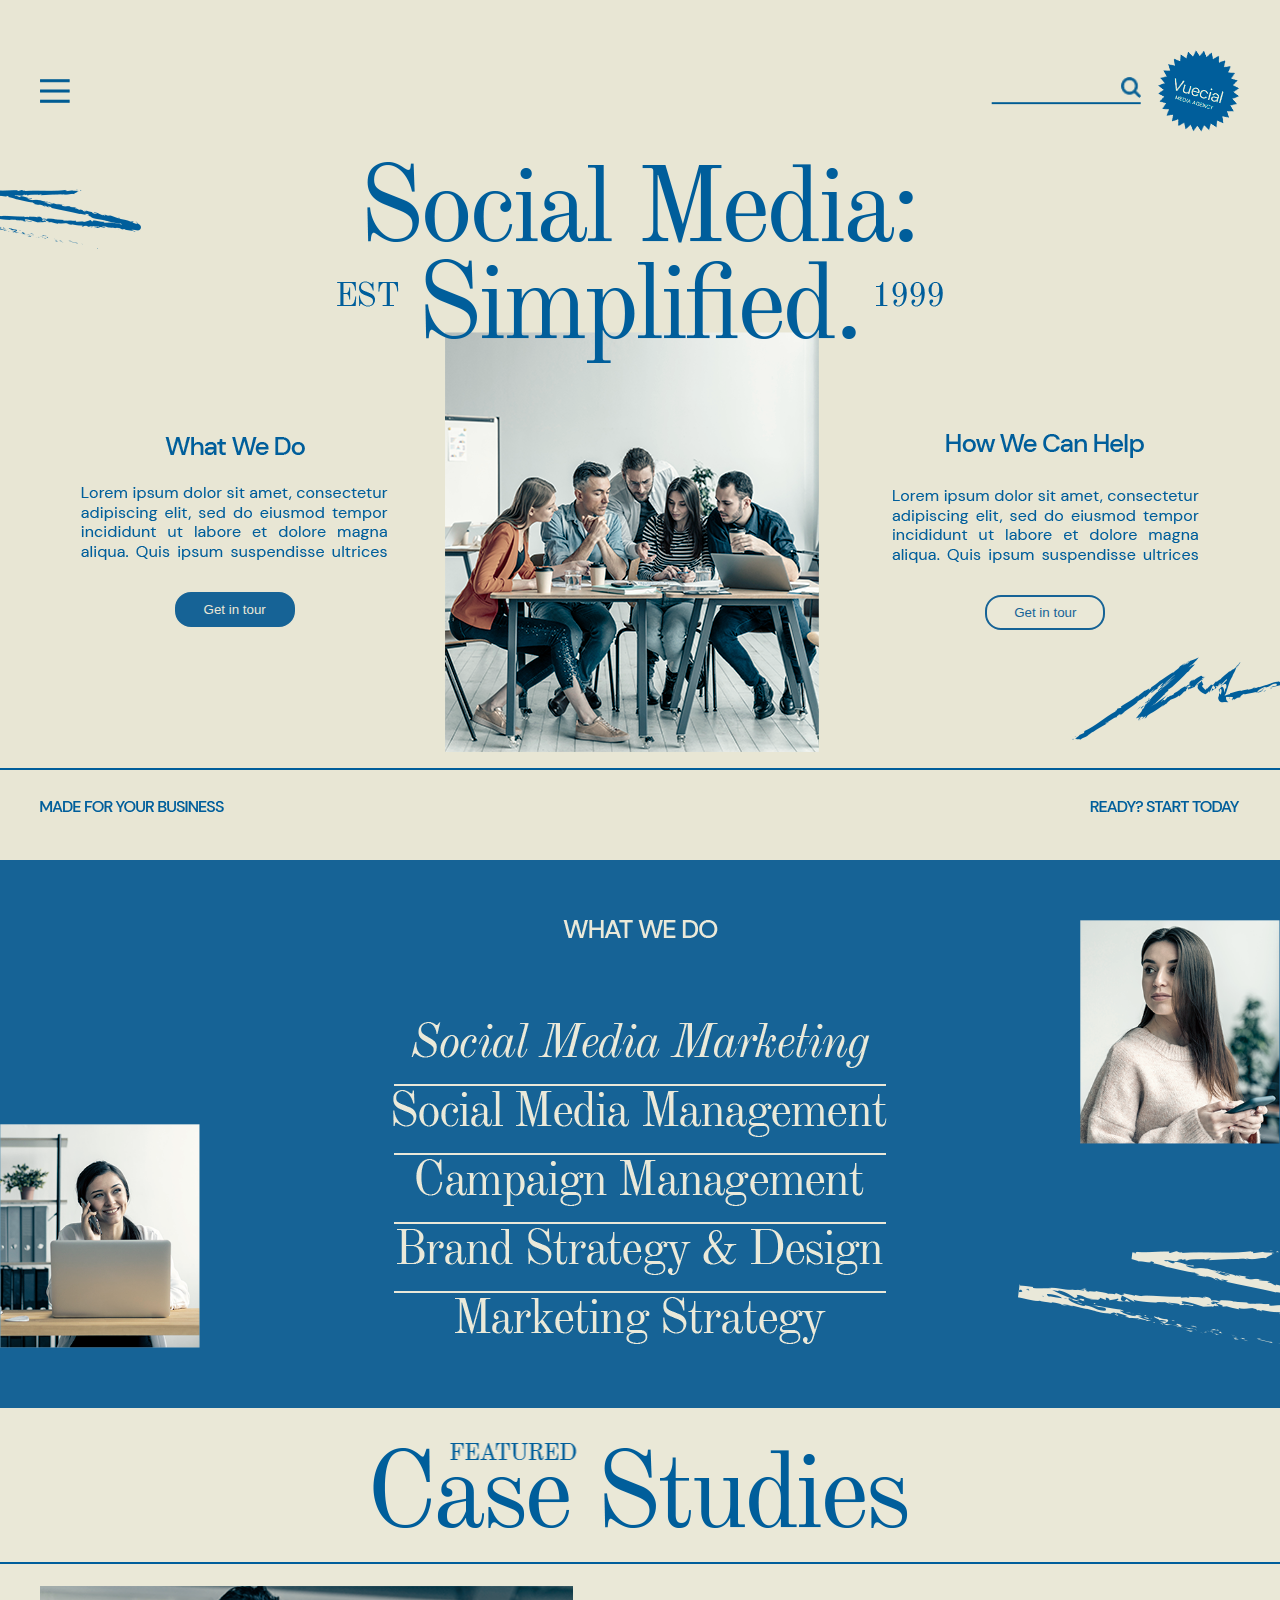
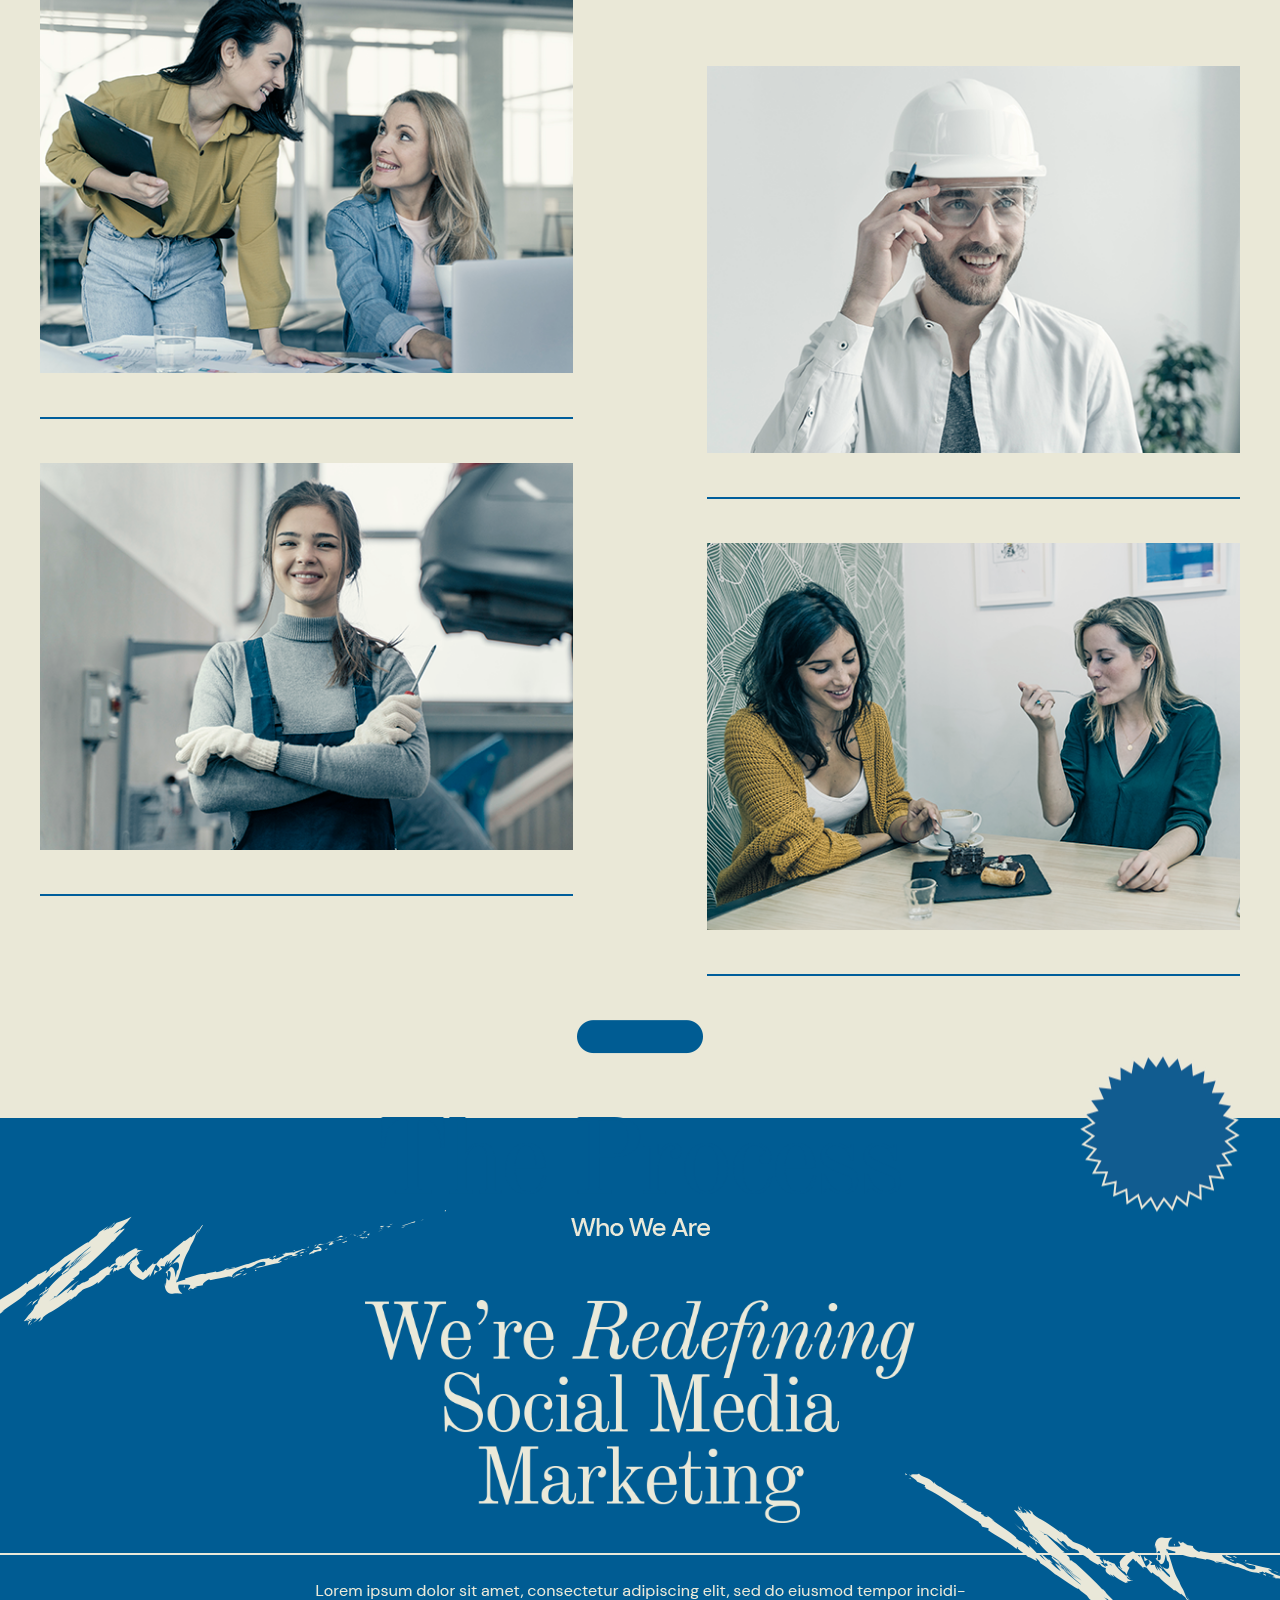
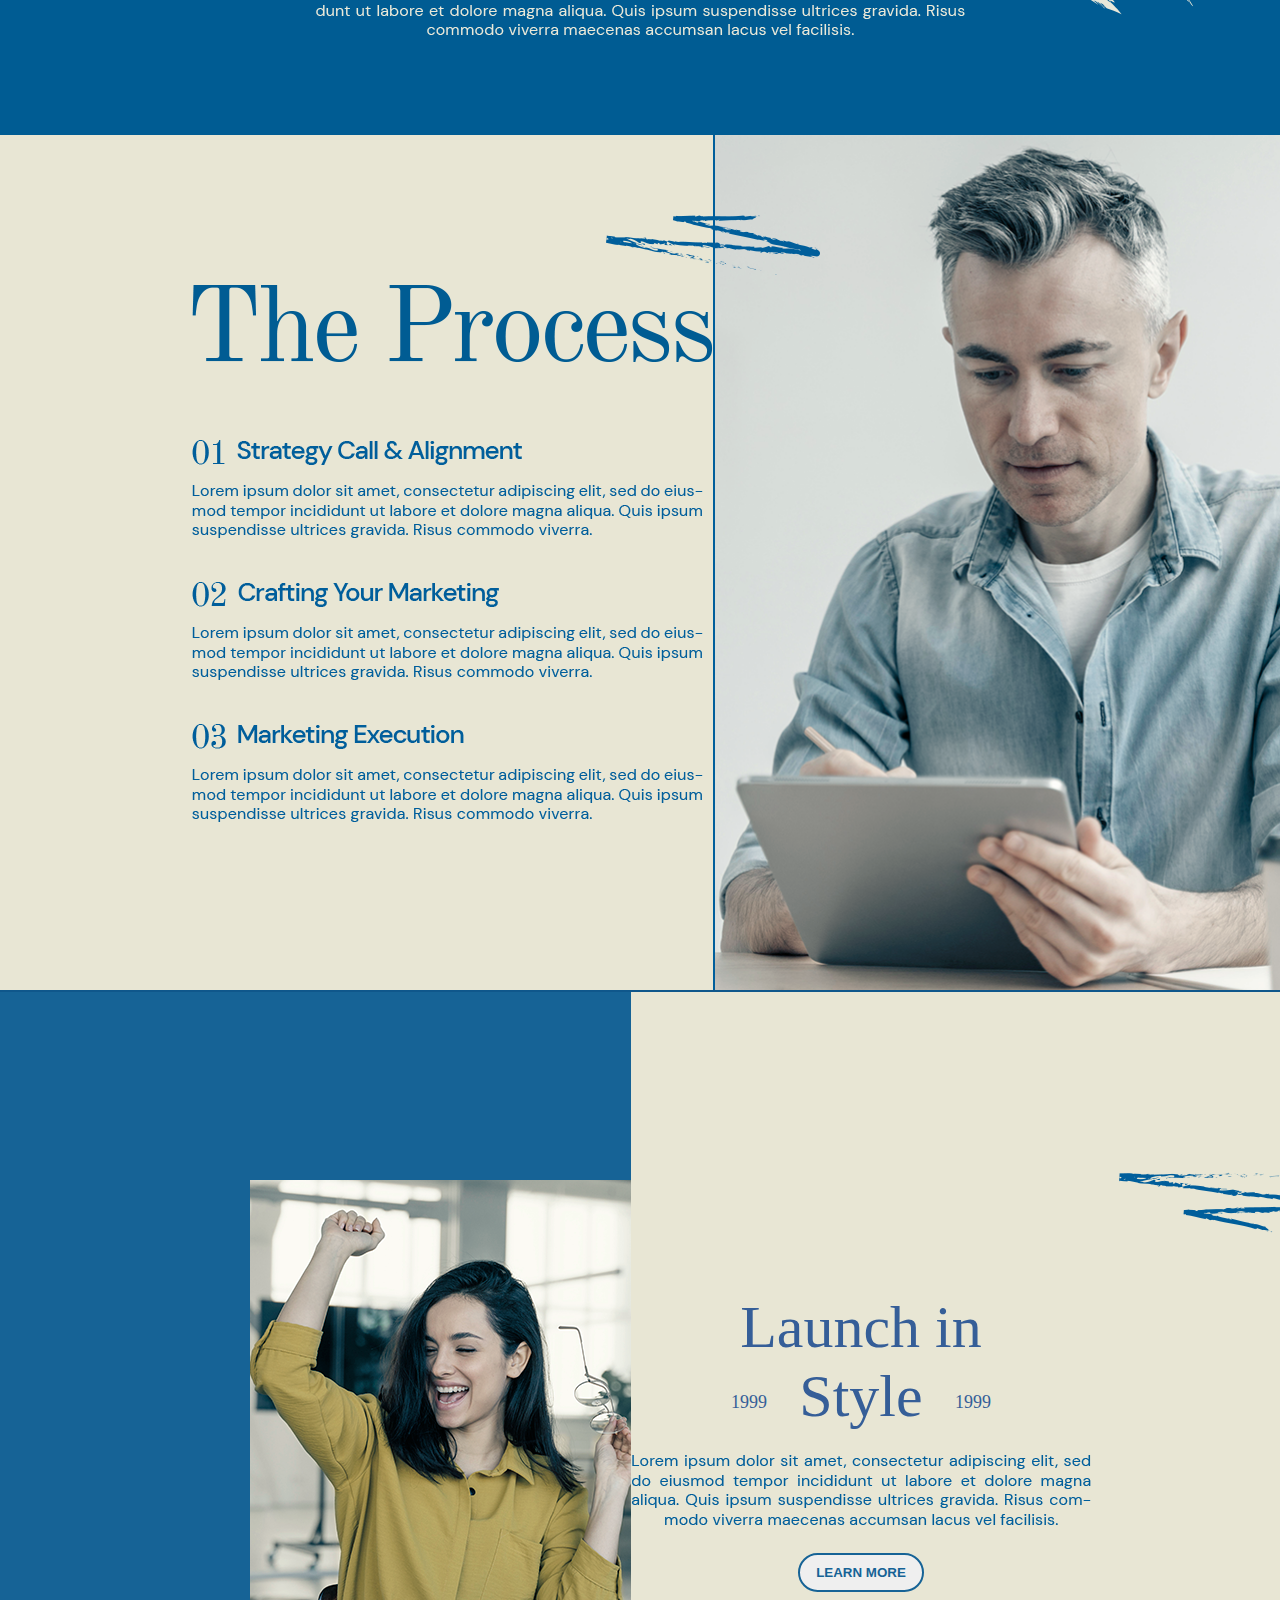
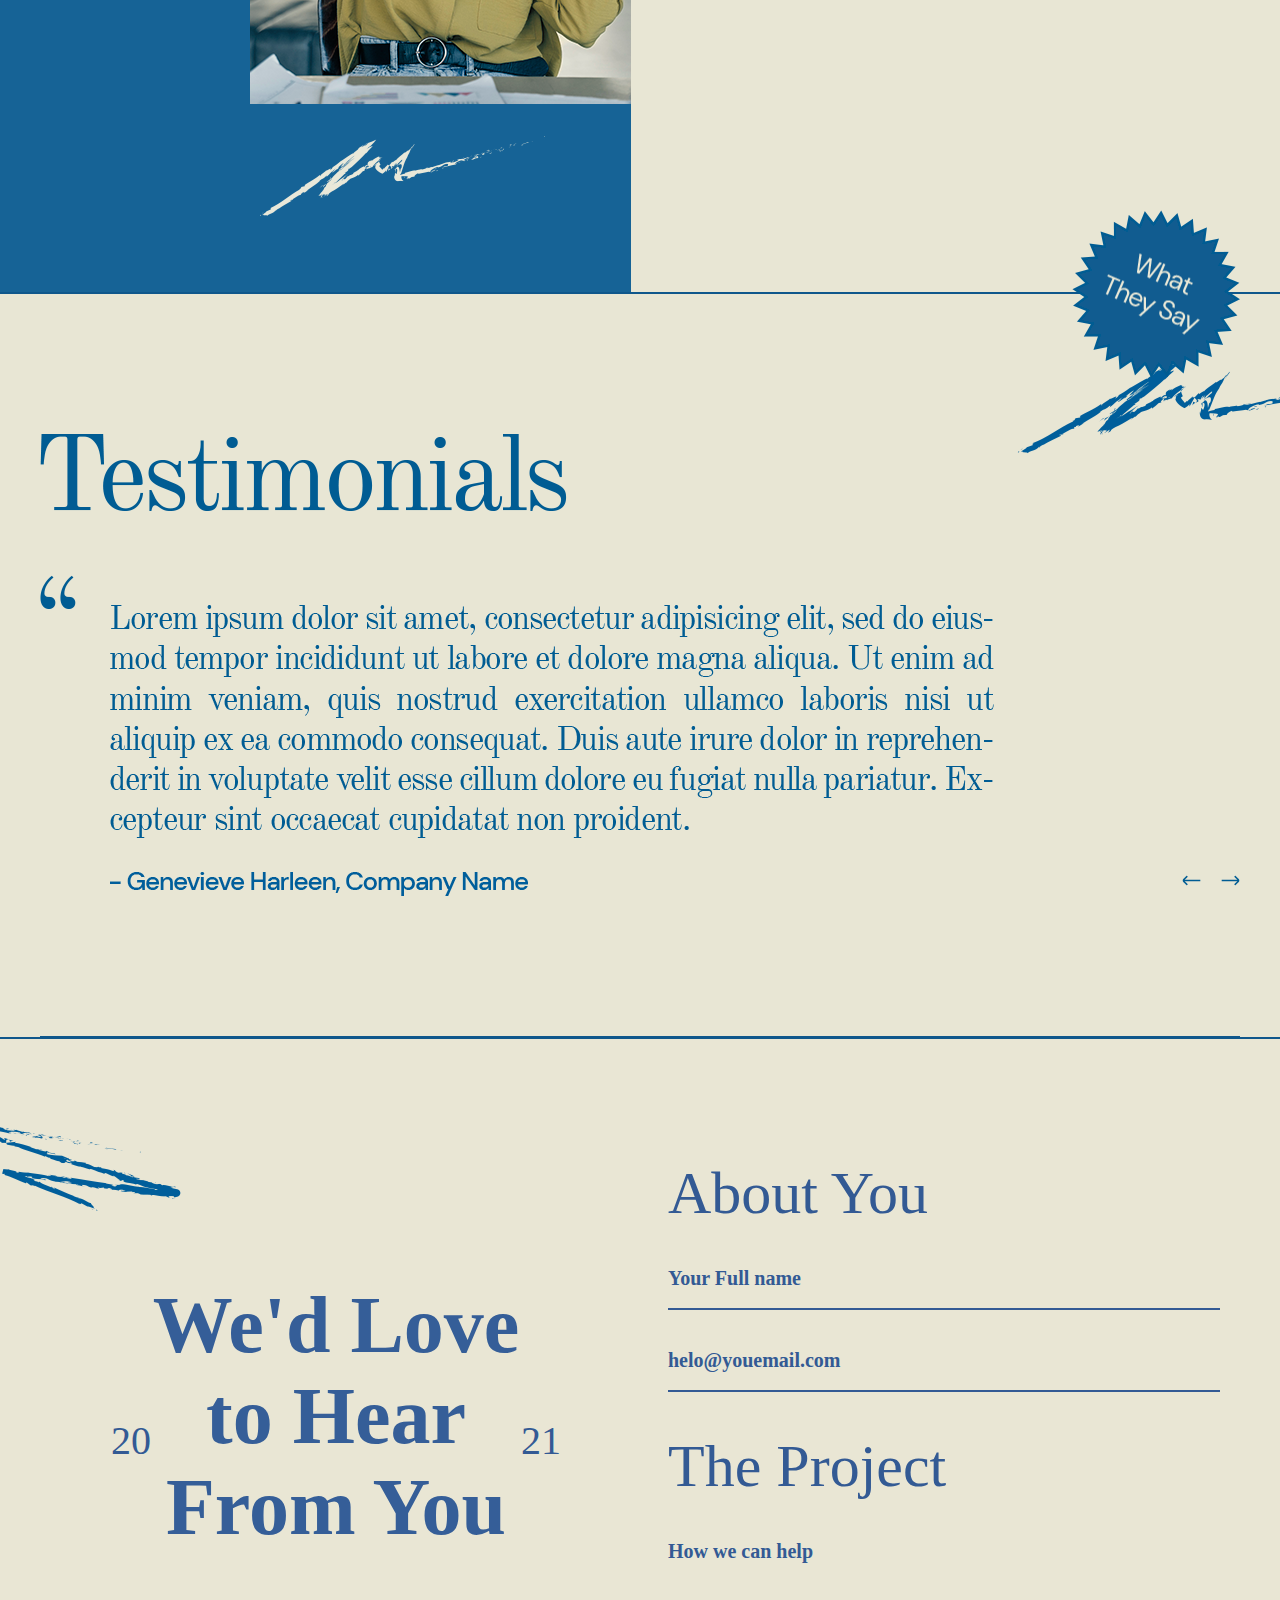
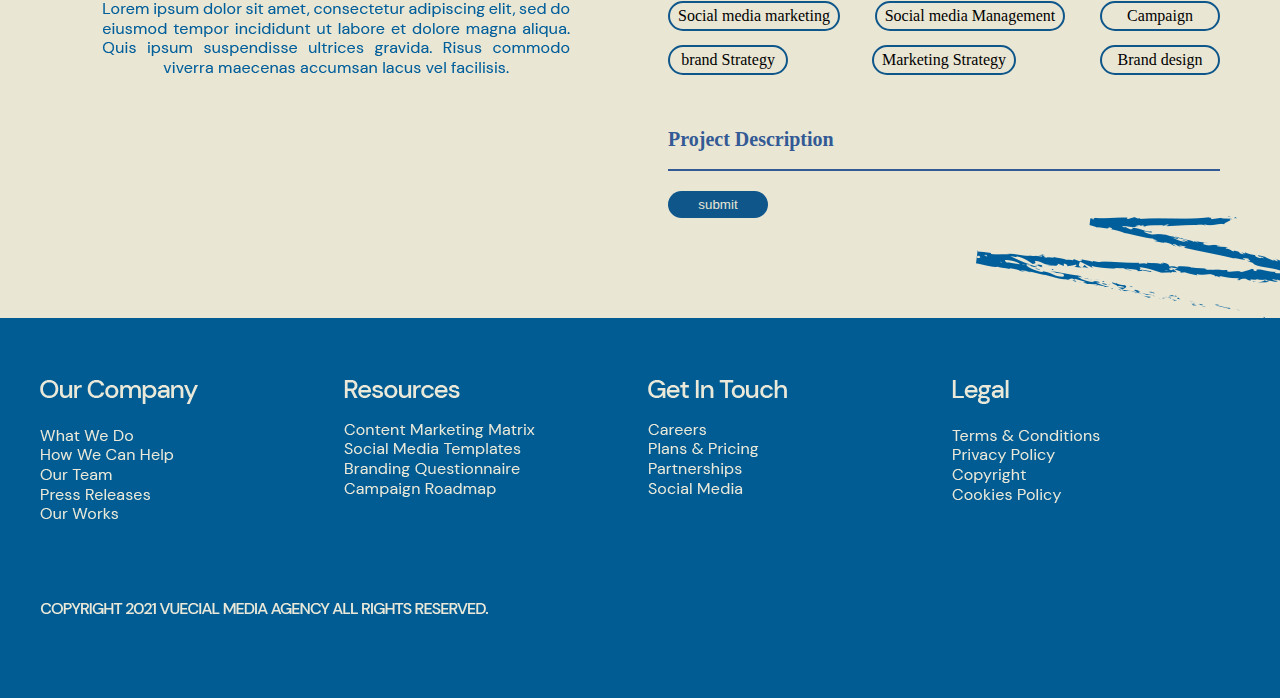
==== index.html @ a18b00bd "ok" ====
<!DOCTYPE html>
<html lang="en">
<head>
    <meta charset="UTF-8">
    <meta http-equiv="X-UA-Compatible" content="IE=edge">
    <meta name="viewport" content="width=device-width, initial-scale=1.0">
    <link rel="stylesheet" href="./acssets/css/grid.css">
    <link rel="stylesheet" href="./acssets/css/base.css">
    <link rel="stylesheet" href="./acssets/css/style.css">
    <title>Document</title>
</head>
<body>
    <header class="header">
        <div class="grid wide">
            <div class="topbar">
                <div class="topbar__list">
                    <img src="./acssets/img/topba/Navigation.png"class ="topbar__list-navigation" alt="">
                </div>

                <div class="topbar__list">
                    <div class="topbar__list-search">
                        <img src="./acssets/img/topba/Search Icon.png" class="topbar__list-search-img" alt="">
                        <img src="./acssets/img/topba/Rectangle.png" alt="topbar__list-search-Rectangle">
                    </div>
                    <img src="./acssets/img/topba/Place Your Logo Here (Double Click to Edit).png" alt="" class="topbar__list-logo">
                </div>
            </div>

            <div class="social">
                <div class="social__title">
                    <h2 class="social__title-heading">
                        <img src="./acssets/img/topba/Title.png" alt="" class="social__title-heading-img">
                        <img src="./acssets/img/topba/Title_1.png" alt="" class="social__title-text social__title-text-left">
                        <img src="./acssets/img/topba/Title_2.png" alt="" class="social__title-text social__title-text-right">
                    </h2>
                </div>


                <div class="social__container">
                    <div class="grid">
                        <div class="row social__contend">
                            <div class="col l-4">
                                <div class="social_item">
                                    <img src="./acssets/img/topba/Heading_1.png" alt="" class="social__container-title">
                                    <img src="./acssets/img/topba/Paragraph_1.png" alt="" class="social__container-Paragraph">
                                    <button class="social_item-button social_item-button-active">
                                        <span class = "social_item-button-text">Get in tour</span>
                                    </button>
                                    <!-- <button class="social__container-buttom">
                                        <img src="./acssets/img/topba/Rectangle_1.png" alt="" class="social__container-buttom-Rectangle-img">
                                        <img src="./acssets/img/topba/Button_1.png" alt="" class="social__container-buttom-img">
                                    </button> -->
                                </div>
                            </div>
                            
                            <div class="col l-4">
                                <img src="./acssets/img/topba/header_img.png" alt="" class="social__container-img">
                            </div>

                            <div class="col l-4">
                                <div class="social_item">
                                    <img src="./acssets/img/topba/Heading_2.png" alt="" class="social__container-title">
                                    <img src="./acssets/img/topba/Paragraph_2.png" alt="" class="social__container-Paragraph">
                                    <button class="social_item-button ">
                                        <span class = "social_item-button-text">Get in tour</span>
                                    </button>
                                </div>
                            </div>
                        </div>
                    </div>

                </div>
            </div>
        </div>
        <div class="header-line">
            <img src="./acssets/img/topba/Line.png" alt="" class="header-line-img">
        </div>

        <div class="header__bottom">
            <div class="grid wide">
                <div class="header__bottom-list">
                    <div class="header__bottom-item">
                        <img src="./acssets/img/topba/header_bottom-1.png" alt="" class="header__bottom-item-img">
                    </div>
                    <div class="header__bottom-item">
                        <img src="./acssets/img/topba/header_bottom-2.png" alt="" class="header__bottom-item-img">
    
                    </div>
                </div>
            </div>
        </div>
        <img src="./acssets/img/topba/Sketch___01.png" alt="" class="header__sketch1">
        <img src="./acssets/img/topba/Sketch__02.png" alt="" class=" header__sketch2">
    </header>

    <div class="container">
        <section class="about">
            <div class="grid wide">
                <div class="about-container">
                    <div class="about__img-1">
                        <img src="/acssets/img/topba/about_img-1.png" alt="" class="about__img-1-link">
                    </div>
                    <div class="about__contend">
                        <div class="about__contend-title">
                            <img src="./acssets/img/topba/Title_section.png" alt="" class="about__contend-title-img">
                        </div>
                        <div class="about__contend-heading">
                            <div class="about__contend-heading-item">
                                <img src="./acssets/img/topba/text_section-1.png" alt="">
                            </div>
    
                            <div class="about__contend-line">
                                <img src="./acssets/img/topba/Line__section-1.png" alt="">
                            </div>
    
                            <div class="about__contend-heading-item">
                                <img src="./acssets/img/topba/text_section-2.png" alt="">
                            </div>
    
                            <div class="about__contend-line">
                                <img src="./acssets/img/topba/Line__section-2.png" alt="">
                            </div>
    
                            <div class="about__contend-heading-item">
                                <img src="./acssets/img/topba/text_section-3.png" alt="">
                            </div>
    
                            <div class="about__contend-line">
                                <img src="./acssets/img/topba/Line__section-3.png" alt="">
                            </div>
    
                            <div class="about__contend-heading-item">
                                <img src="./acssets/img/topba/text_section-4.png" alt="">
                            </div>
    
                            <div class="about__contend-line">
                                <img src="./acssets/img/topba/Line__section-4.png" alt="">
                            </div>
    
                            <div class="about__contend-heading-item">
                                <img src="./acssets/img/topba/text_section-5.png" alt="">
                            </div>
    
                        </div>
                    </div>
                    <div class="about__img-2">
                        <img src="/acssets/img/topba/about_img-2.png" alt="" class="about__img-2-link">
                    </div>
                </div>
        
            </div>
            <div class="about__bottom">
                <img src="./acssets/img/topba/Sketch_section1.png" alt="" class="about__bottom-img">
            </div>
        </section>
        <section class="studies">
            <div class="studies__heading">
                <div class="studies_container-title">
                    <img src="/acssets/img/topba/studies_subheading.png" alt="" class="studies_container-title-text">
                    <img src="./acssets/img/topba/studies_subtitle.png" alt="" class="studies_container-title-sub">
                </div>
                <div class="studies_container-line">
                    <img src="./acssets/img/topba/Line.png" alt="" class="header-line-img">
                </div>
            </div>
            <div class="studies_container">
                <div class="grid wide">
                    <div class="row">
                        <div class="col l-6">
                            <div class="studies_list">
                                <div class="studies_list-item">
                                    <img src="./acssets/img/section_studies/Rectangle_.png" class="studies_list-item-img" alt="">
                                    <img src="./acssets/img/section_studies/Line_1.png" alt="" class="studies_list-item-line">
                                </div>
                                <div class="studies_list-item">
                                    <img src="./acssets/img/section_studies/Rectangle_2.png" class="studies_list-item-img" alt="">
                                    <img src="./acssets/img/section_studies/Line_2.png" alt="" class="studies_list-item-line">
                                </div>
                            </div>
                        </div>
                        <div class="col l-6">
                            <div class="studies_list mt-top-80 ">
                                <div class="studies_list-item studies_list-item-right">
                                    <img src="./acssets/img/section_studies/Rectangle_3.png" class="studies_list-item-img" alt="">
                                    <img src="/acssets/img/section_studies/Line_3.png" alt="" class="studies_list-item-line">
                                </div>
                                <div class="studies_list-item studies_list-item-right">
                                    <img src="./acssets/img/section_studies/Rectangle_4.png" class="studies_list-item-img" alt="">
                                    <img src="/acssets/img/section_studies/Line_4.png" alt="" class="studies_list-item-line">
                                </div>
                            </div>
                        </div>
                    </div>
                </div>
            </div>
            <div class="studies__bottom">
                <img src="./acssets/img/section_studies/Rectangle_botoom.png" alt="">
            </div>
        </section>
        <section class="who">
            <div class="grid wide">
                <div class="who_heading">
                    <div class="who_heading-text">
                        <img src="./acssets/img/who/Heading.png" class="who_heading-img" alt="">
                    </div>
                    <div class="who_heading-shape">
                        <img src="./acssets/img/who/Shape.png" alt="who_heading-shape-text">
                    </div>
                </div>
            </div>
            <div class="who_container">
                <div class="who_container-heading">
                    <img src="./acssets/img/who/Heading_2.png" class="who_container-heading-img" alt="">
                </div>
                <div class="who_container-contend">
                    <img src="./acssets/img/who/who-contend.png" alt="" class="who_container-contend-title">
                    <img src="./acssets/img/who/Line.png" class="who_container-contend-line" alt="">
                    <img src="./acssets/img/who/Paragraph.png" alt="" class="who_container-contend-title-sub">
                </div>
                <img src="./acssets/img/who/Sketch_2.png" alt="" class="who_container-Sketch_1">
                <img src="./acssets/img/who/Sketch_1.png" alt="" class="who_container-Sketch_2">
            </div>
        </section>
        <section class="process">
            <div class="process_container">
                    <div class="process__contend">
                        <div class="process__contend-heading">
                            <img src="/acssets/img/who/Heading.png" alt="">
                        </div>
                        <ul class="process_container-list">
                            <li class="process_container-item">
                                <div class="process_container-item-header">
                                    <img src="./acssets/img/who/Title_1.png" alt="">
                                    <img src="./acssets/img/who/Heading_sub-1.png" alt="">
                                </div>   
                                <div class="process_container-item-container">
                                    <img src="./acssets/img/who/Paragraph_1.png" alt="">
                                </div>
    
                            </li>
    
                            <li class="process_container-item">
                                <div class="process_container-item-header">
                                    <img src="./acssets/img/who/Title_2.png" alt="">
                                    <img src="./acssets/img/who/Heading-sub2.png" alt="">
                                </div>
    
                                <div class="process_container-item-container">
                                    <img src="./acssets/img/who/Paragraph_2.png" alt="">
                                </div>
    
                            </li>
    
                            <li class="process_container-item">
                                <div class="process_container-item-header">
                                    <img src="./acssets/img/who/Title_3.png" alt="">
                                    <img src="./acssets/img/who/Heading-sub-3.png" alt="">
                                </div>
    
                                <div class="process_container-item-container">
                                    <img src="./acssets/img/who/Paragraph_3.png" alt="">
                                </div>
    
                            </li>
                        </ul>
                </div>

                <div class="process_container-img">
                    <img src="/acssets/img/who/Sketch_10.png" alt="" class="process_container-img-stake">
                    <img src="./acssets/img/who/Line_img.png" alt="">
                    <img src="./acssets/img/who/section_4-img.png" alt="" class="process_container-img-link">
                </div>
            </div>
        </section>
        <section class="launch">     
                <div class="launch-container">
                    <div class="launch-img">
                        <img src="./acssets/img/launch/Rectangle_.png" class="launch-img-link" alt="">
                        <img src="./acssets/img/launch/Sketch_1.png" class="launch-img-sketch" alt="">
                    </div>
    
                    <div class="launch-text">
                        <div class="launch-text__heading">
                            <p class="launch-text__heading-text">
                                Launch in Style
                                <span class="launch-text__heading-sub-left"> 1999</span>
                                <span class="launch-text__heading-sub-right">1999</span>
                            </p>

                            <div class="launch-text__container">
                                <img src="./acssets/img/launch/Paragraph.png" alt="">
                            </div>

                            <button class="launch-text__button">
                                learn more
                            </button>

                            <img src="./acssets/img/launch/Sketch_2.png" class="launch-text-sketch" alt="">
                            
                        </div>
                    </div>
                </div>
        </section>
        <section class="testimonials">
            <div class="grid wide">
                <div class="testimonials_container">
                    <div class="testimonials_container-heading">
                        <img src="./acssets/img/testimonials/Heading.png" alt="" class="testimonials_container-heading-img">
                        <img src="./acssets/img/testimonials/Shape.png" alt="" class="testimonials_container-heading-shape">
                    </div>
                    <div class="testimonials__contend">
                        <div class="testimonials__contend-title">
                            <img src="./acssets/img/testimonials/Title.png" alt="">
                            <div class="testimonials__contend-wrap">
                                <img src="/acssets/img/testimonials/ngoac.png" alt="" class="testimonials__contend-brackets">
                                <img src="./acssets/img/testimonials/Paragraph.png" alt="" class="testimonials__contend-Paragraph">
                                <div class="testimonials__contend-wrap-bottom">
                                    <img src="./acssets/img/testimonials/Heading_2.png" alt="" class="testimonials__contend-sign">
                                    <div class="testimonials__contend-wrap-arrow">
                                        <img src="./acssets/img/testimonials/Vector Smart Object (Double Click to Edit)-left.png" alt="" class="testimonials__contend-wrap-arrow-item">
                                        <img src="./acssets/img/testimonials/Vector Smart Object (Double Click to Edit)-right.png" alt="" class="testimonials__contend-wrap-arrow-item">
                                    </div>
                                </div>
                            </div>
                        </div>
                    </div>
                </div>
            </div>
            <img src="./acssets/img/testimonials/Sketch.png" alt="" class="testimonials__Sketch">
        </section>
        <section class="you">
            <div class="grid wide">
                <div class="you-container">
                    <div class="row">
                        <div class="col l-6">
                            <div class="you-left">
                                <div class="you-left__heading">
                                    <h2 class="you-left__heading-text">
                                        We'd Love to Hear From You
                                    </h2>
                                    <span class="you-left__heading-year you-left__heading-year-left"> 20 </span>
                                    <span class="you-left__heading-year you-left__heading-year-right"> 21 </span>
                                </div>
                                <div class="you-left__contend">
                                    <img src="./acssets/img/you/Paragraph.png" alt="">
                                </div>
                            </div>
                        </div>
    
                        <div class="col l-6">
                            <div class="you-form">
                                <div class="you-form__heading"> About You</div>
                                <div class="you-form__info">
                                    <div class="you-form__text"> Your Full name</div>
                                    <div class="you-form__text"> helo@youemail.com</div>
                                </div>

                                <div class="you-form__heading"> The Project</div>
                                <div class="you-form__text you-form__text-1 "> How we can help</div>
                                <ul class="you-form__list">
                                    <li class="you-form__list-item">Social media marketing</li>
                                    <li class="you-form__list-item">Social media Management</li>
                                    <li class="you-form__list-item">Campaign</li>
                                    <li class="you-form__list-item">brand Strategy</li>
                                    <li class="you-form__list-item">Marketing Strategy</li>
                                    <li class="you-form__list-item">Brand design</li>
                                </ul>
                                <div class="you-form__text"> Project Description</div>
                                <button class="you-form__button">
                                    submit
                                </button>
                            </div>
                        </div>
                    </div>
                    
                </div>
            </div>
            <img src="./acssets/img/you/Sketch_1.png" class="you-container__sketck-1" alt="">
            <img src="./acssets/img/you/Sketch_2.png" class="you-container__sketck-2" alt="">
        </section>
    </div>
    <footer class="fotter">
        <div class="grid wide">
            <div class="fotter-container">
                <div class="row">
                    <div class="col l-3">
                        <div class="fotter-heading">
                            <img src="./acssets/img/you/Heading_1.png" alt="">
                        </div>

                        <div class="fotter-paragraph">
                            <img src="./acssets/img/you/Paragraph1.png" alt="">

                        </div>
                    </div>
                    <div class="col l-3">
                        <div class="fotter-heading">
                            <img src="./acssets/img/you/Heading2.png" alt="">
                        </div>

                        <div class="fotter-paragraph">
                                <img src="./acssets/img/you/Paragraph2.png" alt="">
                        </div>
                    </div>
                    <div class="col l-3">
                        <div class="fotter-heading">
                            <img src="./acssets/img/you/Heading3.png" alt="">
                        </div>

                        <div class="fotter-paragraph">
                            <img src="./acssets/img/you/Paragraph3.png" alt="">
                                
                        </div>
                    </div>
                    <div class="col l-3">
                        <div class="fotter-heading">
                            <img src="./acssets/img/you/Heading4.png" alt="">
                        </div>

                        <div class="fotter-paragraph">
                            <img src="./acssets/img/you/Paragraph4.png" alt="">
                                
                        </div>
                    </div>
                </div>
                <img src="./acssets/img/you/Heading5.png" class="bottom" alt="">
            </div>
        </div>
    </footer>   
</body>
</html>
---- acssets/css/grid.css ----
.grid {
    width: 100%;
    display: block;
    padding: 0;
}

.grid.wide {
    max-width: 1200px;
    margin: 0 auto;
}

.row {
    display: flex;
    flex-wrap: wrap;
    margin-left: -4px;
    margin-right: -4px;
}

.row.no-gutters {
    margin-left: 0;
    margin-right: 0;
}

.col {
    padding-left: 4px;
    padding-right: 4px;
}

.row.no-gutters .col {
    padding-left: 0;
    padding-right: 0;
}

.c-0 {
    display: none;
}

.c-1 {
    flex: 0 0 8.33333%;
    max-width: 8.33333%;
}

.c-2 {
    flex: 0 0 16.66667%;
    max-width: 16.66667%;
}

.c-3 {
    flex: 0 0 25%;
    max-width: 25%;
}

.c-4 {
    flex: 0 0 33.33333%;
    max-width: 33.33333%;
}

.c-5 {
    flex: 0 0 41.66667%;
    max-width: 41.66667%;
}

.c-6 {
    flex: 0 0 50%;
    max-width: 50%;
}

.c-7 {
    flex: 0 0 58.33333%;
    max-width: 58.33333%;
}

.c-8 {
    flex: 0 0 66.66667%;
    max-width: 66.66667%;
}

.c-9 {
    flex: 0 0 75%;
    max-width: 75%;
}

.c-10 {
    flex: 0 0 83.33333%;
    max-width: 83.33333%;
}

.c-11 {
    flex: 0 0 91.66667%;
    max-width: 91.66667%;
}

.c-12 {
    flex: 0 0 100%;
    max-width: 100%;
}

.c-o-1 {
    margin-left: 8.33333%;
}

.c-o-2 {
    margin-left: 16.66667%;
}

.c-o-3 {
    margin-left: 25%;
}

.c-o-4 {
    margin-left: 33.33333%;
}

.c-o-5 {
    margin-left: 41.66667%;
}

.c-o-6 {
    margin-left: 50%;
}

.c-o-7 {
    margin-left: 58.33333%;
}

.c-o-8 {
    margin-left: 66.66667%;
}

.c-o-9 {
    margin-left: 75%;
}

.c-o-10 {
    margin-left: 83.33333%;
}

.c-o-11 {
    margin-left: 91.66667%;
}

/* >= Tablet (738.992px)*/
@media (min-width: 46.1875em) {
    .row {
        margin-left: -8px;
        margin-right: -8px;
    }

    .col {
        padding-left: 8px;
        padding-right: 8px;
    }

    .m-0 {
        display: none;
    }

    .m-1,
    .m-2,
    .m-3,
    .m-4,
    .m-5,
    .m-6,
    .m-7,
    .m-8,
    .m-9,
    .m-10,
    .m-11,
    .m-12 {
        display: block;
    }

    .m-1 {
        flex: 0 0 8.33333%;
        max-width: 8.33333%;
    }

    .m-2 {
        flex: 0 0 16.66667%;
        max-width: 16.66667%;
    }

    .m-3 {
        flex: 0 0 25%;
        max-width: 25%;
    }

    .m-4 {
        flex: 0 0 33.33333%;
        max-width: 33.33333%;
    }

    .m-5 {
        flex: 0 0 41.66667%;
        max-width: 41.66667%;
    }

    .m-6 {
        flex: 0 0 50%;
        max-width: 50%;
    }

    .m-7 {
        flex: 0 0 58.33333%;
        max-width: 58.33333%;
    }

    .m-8 {
        flex: 0 0 66.66667%;
        max-width: 66.66667%;
    }

    .m-9 {
        flex: 0 0 75%;
        max-width: 75%;
    }

    .m-10 {
        flex: 0 0 83.33333%;
        max-width: 83.33333%;
    }

    .m-11 {
        flex: 0 0 91.66667%;
        max-width: 91.66667%;
    }

    .m-12 {
        flex: 0 0 100%;
        max-width: 100%;
    }

    .m-o-1 {
        margin-left: 8.33333%;
    }

    .m-o-2 {
        margin-left: 16.66667%;
    }

    .m-o-3 {
        margin-left: 25%;
    }

    .m-o-4 {
        margin-left: 33.33333%;
    }

    .m-o-5 {
        margin-left: 41.66667%;
    }

    .m-o-6 {
        margin-left: 50%;
    }

    .m-o-7 {
        margin-left: 58.33333%;
    }

    .m-o-8 {
        margin-left: 66.66667%;
    }

    .m-o-9 {
        margin-left: 75%;
    }

    .m-o-10 {
        margin-left: 83.33333%;
    }

    .m-o-11 {
        margin-left: 91.66667%;
    }
}

/* PC medium resolution > (1,113px)*/
@media (min-width: 69.5625em) {
    .row {
        margin-left: -8px;
        margin-right: -8px;
    }

    .row.sm-gutter {
        margin-left: -5px;
        margin-right: -5px;
    }

    .col {
        padding-left: -8px;
        padding-right: -8px;
    }

    .row.sm-gutter .col {
        padding-left: 5px;
        padding-right: 5px;
    }

    .l-0 {
        display: none;
    }

    .l-1,
    .l-2,
    .l-2-4,
    .l-3,
    .l-4,
    .l-5,
    .l-6,
    .l-7,
    .l-8,
    .l-9,
    .l-10,
    .l-11,
    .l-12 {
        display: block;
    }

    .l-1 {
        flex: 0 0 8.33333%;
        max-width: 8.33333%;
    }

    .l-2 {
        flex: 0 0 16.66667%;
        max-width: 16.66667%;
    }

    .l-2-4 {
        flex: 0 0 20%;
        max-width: 20%;
    }

    .l-3 {
        flex: 0 0 25%;
        max-width: 25%;
    }

    .l-4 {
        flex: 0 0 33.33333%;
        max-width: 33.33333%;
    }



    .l-5 {
        flex: 0 0 41.66667%;
        max-width: 41.66667%;
    }

    .l-6 {
        flex: 0 0 50%;
        max-width: 50%;
    }

    .l-7 {
        flex: 0 0 58.33333%;
        max-width: 58.33333%;
    }

    .l-8 {
        flex: 0 0 66.66667%;
        max-width: 66.66667%;
    }

    .l-9 {
        flex: 0 0 75%;
        max-width: 75%;
    }

    .l-10 {
        flex: 0 0 83.33333%;
        max-width: 83.33333%;
    }

    .l-11 {
        flex: 0 0 91.66667%;
        max-width: 91.66667%;
    }

    .l-12 {
        flex: 0 0 100%;
        max-width: 100%;
    }

    .l-o-1 {
        margin-left: 8.33333%;
    }

    .l-o-2 {
        margin-left: 16.66667%;
    }

    .l-o-3 {
        margin-left: 25%;
    }

    .l-o-4 {
        margin-left: 33.33333%;
    }

    .l-o-5 {
        margin-left: 41.66667%;
    }

    .l-o-6 {
        margin-left: 50%;
    }

    .l-o-7 {
        margin-left: 58.33333%;
    }

    .l-o-8 {
        margin-left: 66.66667%;
    }

    .l-o-9 {
        margin-left: 75%;
    }

    .l-o-10 {
        margin-left: 83.33333%;
    }

    .l-o-11 {
        margin-left: 91.66667%;
    }
}

/* Tablet - PC low resolution (740px - 1,023px)*/
@media (min-width: 46.25em) and (max-width: 63.9375em) {
    .wide {
        width: 644px;
    }
}

/* > PC low resolution (1,024px - 1,239px) */
@media (min-width: 64em) and (max-width: 77.4375em) {
    .wide {
        width: 984px;
    }

    .wide .row {
        margin-left: -8px;
        margin-right: -8px;
    }

    .wide .row.sm-gutter {
        margin-left: -5px;
        margin-right: -5px;
    }

    .wide .col {
        padding-left: 8px;
        padding-right: 8px;
    }

    .wide .row.sm-gutter .col {
        padding-left: 5px;
        padding-right: 5px;
    }

    .wide .l-0 {
        display: none;
    }

    .wide .l-1,
    .wide .l-2,
    .wide .l-2-4,
    .wide .l-3,
    .wide .l-4,
    .wide .l-5,
    .wide .l-6,
    .wide .l-7,
    .wide .l-8,
    .wide .l-9,
    .wide .l-10,
    .wide .l-11,
    .wide .l-12 {
        display: block;
    }

    .wide .l-1 {
        flex: 0 0 8.33333%;
        max-width: 8.33333%;
    }

    .wide .l-2 {
        flex: 0 0 16.66667%;
        max-width: 16.66667%;
    }

    .wide .l-2-4 {
        flex: 0 0 20%;
        max-width: 20%;
    }

    .wide .l-3 {
        flex: 0 0 25%;
        max-width: 25%;
    }

    .wide .l-4 {
        flex: 0 0 33.33333%;
        max-width: 33.33333%;
    }

    .wide .l-5 {
        flex: 0 0 41.66667%;
        max-width: 41.66667%;
    }

    .wide .l-6 {
        flex: 0 0 50%;
        max-width: 50%;
    }

    .wide .l-7 {
        flex: 0 0 58.33333%;
        max-width: 58.33333%;
    }

    .wide .l-8 {
        flex: 0 0 66.66667%;
        max-width: 66.66667%;
    }

    .wide .l-9 {
        flex: 0 0 75%;
        max-width: 75%;
    }

    .wide .l-10 {
        flex: 0 0 83.33333%;
        max-width: 83.33333%;
    }

    .wide .l-11 {
        flex: 0 0 91.66667%;
        max-width: 91.66667%;
    }

    .wide .l-12 {
        flex: 0 0 100%;
        max-width: 100%;
    }

    .wide .l-o-1 {
        margin-left: 8.33333%;
    }

    .wide .l-o-2 {
        margin-left: 16.66667%;
    }

    .wide .l-o-3 {
        margin-left: 25%;
    }

    .wide .l-o-4 {
        margin-left: 33.33333%;
    }

    .wide .l-o-5 {
        margin-left: 41.66667%;
    }

    .wide .l-o-6 {
        margin-left: 50%;
    }

    .wide .l-o-7 {
        margin-left: 58.33333%;
    }

    .wide .l-o-8 {
        margin-left: 66.66667%;
    }

    .wide .l-o-9 {
        margin-left: 75%;
    }

    .wide .l-o-10 {
        margin-left: 83.33333%;
    }

    .wide .l-o-11 {
        margin-left: 91.66667%;
    }
}
---- acssets/css/base.css ----
.mt-top-80{
    margin-top: 80px;
}
---- acssets/css/style.css ----
*{
    box-sizing: border-box;
    margin: 0;
    padding: 0;
}
.html{
    box-sizing: border-box;
}
.header{
    width: 100%;
    background-color: #e8e6d4;
    padding-bottom: 44px;
    position: relative;
}

.topbar{
    display: flex;
    justify-content: space-between;
    padding-top: 50px;
}

.topbar__list{
    list-style: none;
    display: flex;
    align-items: center;
}

.topbar__list-navigation{

}

.topbar__list-search{
    margin-right: 16px;
    display: flex;
    flex-direction: column;
    position: relative;
   align-items: flex-end;

}

.topbar__list-search-img{
    width: 20px;
    margin-bottom: 4px;
    /* position: relative; */
}

.header__sketch1{
    position: absolute;
    bottom: 14%;
    right: 0;
}

.header__sketch2{
    position: absolute;
    top: 22%;
    left: 0;
}

/* socical */

.socical{
}

.social__contend{
    justify-content: space-between;
}

.social__title{
    position: relative;
    height: 200px;
}

.social__title-heading{
    position: absolute;
    top: 15%;
    left: 50%;
    transform: translateX(-50%);
}

.social__title-heading-img{

}

.social__title-text{
    position:absolute;
}

.social__title-text-left{
    left:-30px;
    bottom: 30%;
}

.social__title-text-right{
    right:-30px;
    bottom: 30%;
}

.social__container{
    /* margin-top: 200px; */
}

.social_item{
    display: flex;
    flex-direction: column;
    align-items: center;
    justify-content: center;
    height: 400px;
}

.social__container-title{
    margin-bottom: 32px;
}

.social__container-Paragraph{
    margin-bottom: 32px;
}

.social_item-button{
    border: 2px solid #166396;
    border-radius: 16px;
    padding: 8px 8px;
    width: 120px;
    background-color: #eae8d7;
} 

.social_item-button-text{
    color: #166396;
}

.social_item-button-active,
.social_item-button-active .social_item-button-text{
    background-color: #166396;
    color: #eae8d7;
}

.header-line{
    width: 100%;

}

.header-line-img{
    width: 100%;
}

.header__bottom{
    padding-top: 24px;
}

.header__bottom-list{
    display: flex;
    justify-content: space-between;
}

.header__bottom-item{

}

.header__bottom-item-img{

}

.about{
    background-color: #166396;
    padding: 60px 0;
    position: relative;
}

.about-container{
    display: flex;
    justify-content:space-between;


}

.about__img-1{
    display: flex;
    align-items: flex-end;
    margin-left: -40px;

}

.about__img-1-link{
    width: 200px;
}
.about__contend{
    display: flex;
    flex-direction: column;
}

.about__contend-heading{
    display: flex;
    flex-direction: column;
    align-items: center;
}

.about__contend-title{
    margin-bottom: 80px;
    text-align: center;
}

.about__contend-title-img{

}

.about__contend-heading{

}

.about__img-2{

}

.about__img-2-link{
    width: 200px;
    margin-right: -40px;
}

.about__bottom{
    position: absolute;
    right: 0;
    bottom: 60px;
}

.studies{
 padding-top: 40px;
 padding-bottom: 60px;
 background-color: #eae8d7;
}

.studies_containe{

}

.studies_container-title{
    position: relative;
    text-align: center;
}

.studies_container-title-text{

}

.studies_container-title-sub{
    position: absolute;
    top:-5px;
    right: 50%;
    transform: translateX(-50%);
}

.studies_container-line{
    margin: 18px 0;
}

.studies_list{
    display: flex;
    flex-direction: column;
    justify-content: space-between;
}



.studies_list-item{

}

.studies_list-item-img{
    width: 90%;
}

.studies_list-item-right{
    text-align: right;
}

.studies_list-item-line{
    width: 90%;
    padding: 40px 0;
}

.studies__bottom{
    text-align: center;
}

.who{
    background: url("/acssets/img/who/Background.png");
    padding-bottom: 100px;
}

.who_heading{
    position: relative;
}
.who_heading-text
{
    position: absolute;
    top: -1px;
    right: 0;
    transform: translateX(-65%);
    z-index: 5;
}
.who_heading-img{

}
.who_heading-shape{
    position: absolute;
    right: 0;
    transform: translateY(-40%);
    z-index: 2;
}

.who_container{
    display: flex;
    flex-direction: column;
    position: relative;
}

.who_container-heading{
    text-align: center;
}

.who_container-heading-img{
    margin-top: 100px ;
}

.who_container-contend{
 display: flex;
 flex-direction: column;
 justify-content: center;
 align-items: center;
}

.who_container-contend-title{
    width: 550px;
    margin-top: 60px;
}

.who_container-contend-line{
    margin: 30px 0;
    width: 100%;
}

.who_container-Sketch_1{
    left: 0;
    top: 92px;
    position: absolute;
}
.who_container-Sketch_2{
    position: absolute;
    right: 0;
    bottom: 20px;
}


.process{
    border-bottom: 2px solid #0f578b ;
}

.process_container{
    display: flex;
    justify-content: space-between;
    background-color: #e8e6d4;
}

.process__contend{
    width: 60%;
    margin-left: calc(383px / 2);
    padding-top: 120px;
}

.process__contend-heading{
    margin: 30px 0 50px 0;
}

.process_container-list{
    list-style: none;
    display: flex;
    flex-direction: column;

}

.process_container-item {

}

.process_container-item-header img{
    margin-right: 8px;
    margin-top: 24px;
}

.process_container-item-container{
    margin: 16px 0;
}

.process_container-left{
    width: 60%;
}

.process_container-img{
    position: relative;
    display: flex;
    flex: 1;
}

.process_container-img-link{

}
.process_container-img-stake{
    position: absolute;
    left: 0;
    top: 80px;
    transform: translateX(-50%);
}

.launch{
    background-color: #166396;
    height: 100vh;
}

.launch-container{
    display: flex;
}

.launch-img{
    padding-left: calc(500px / 2);
    display: flex;
    align-items: center;
    flex: 1;
    height: 100vh;
    position: relative;
}

.launch-img-link{

}

.launch-img-sketch{
    position: absolute;
    bottom: 76px;
    right: 86px;
}


.launch-text{
    flex: 1;
    display: flex;
    padding-right: calc(383px / 2);
    align-items: center;
    justify-content: center;
    text-align: center;
    background-color: #e8e6d4;
    position: relative;
}

.launch-text__heading{
    display: flex;
    flex-direction: column;
    align-items: center;
}

.launch-text__heading-text{
    font-size: 60px;
    max-width: 260px;
    text-align: center;
    position: relative;
    color: #355e98;
}

.launch-text__heading-sub-left{
    position: absolute;
    left: 0;
    font-size: 18px;
    bottom: 18px;

}  

.launch-text__heading-sub-right{
    position: absolute;
    right: 0;
    font-size: 18px;
    bottom: 18px;

}

.launch-text__container{
    margin: 24px 0;
}

.launch-text__button{
    border: 2px solid #166396;
    border-radius:22px;
    padding: 10px 16px;
    text-transform: uppercase;
    color: #166396;
    font-weight: 600;
}

.process-line{
    width: 100%;
    margin: 0;
    padding: 0;
}

.launch-text-sketch{
    position: absolute;
    top: 20%;
    right: 0;
}

.testimonials{
    position: relative;
    background-color: #e8e6d4;
  border-top: 2px solid #0f578b;
  border-bottom: 2px solid #0f578b;
}

.testimonials_container-heading{
    position: relative;
    
}

.testimonials_container-heading-img{
    position: absolute;
    top: 0;
    right: 40px;
    z-index: 5;
    transform: translateY(-50%);

    
}

.testimonials_container-heading-shape{
    position: absolute;
    z-index: 2;
    right: 0;
    top: 0;
    transform: translateY(-50%);

}

.testimonials_container{
    border-bottom: 1px solid #0f578b;
}

.testimonials_container-heading{

}

.testimonials_container-heading-img{

}

.testimonials_container-heading-shape{

}

.testimonials__contend{
    padding: 140px 0;
}

.testimonials__contend-wrap{
    margin-top: 60px;
    padding-left: 70px;
    position: relative;
}

.testimonials__contend-Paragraph{
    margin: 30px 0;
}


.testimonials__contend-title{

}

.testimonials__contend-Paragraph{

}

.testimonials__contend-brackets{
    position: absolute;
    top: 0;
    left: 0px;
}

.testimonials__Sketch{
    position: absolute;
    right: 0;
    top: 68px;
}

.testimonials__contend-wrap-bottom{
    display: flex;
    justify-content: space-between;
}
.testimonials__contend-wrap-arrow-item{
    margin-left: 16px;
}

.you{
    background-color: #e9e6d4;
    padding: 80px 0;
    position: relative;
}

.you-container{
    
}
.you-left{
    height: 100%;
    display: flex;
    flex-direction: column;
    justify-content: center;
    align-items: center;
}

.you-left__heading{
    position: relative;
    text-align: center;
    max-width: 450px;
}

.you-left__heading-text{
    font-size: 80px;
    text-align: center;
    color: #355e98;

}

.you-left__heading-year{
    position: absolute;
    top: 50%;
    font-size: 40px;
    color: #335a94;
} 

.you-left__heading-year-left{
    left: 0;
}

.you-left__heading-year-right{
    right: 0;
}

.you-left__contend{
    margin-top: 50px;
}

.you-form{
    padding: 0 20px;
    display: flex;
    flex-direction: column;
    
}

.you-form__heading{
    margin-top: 40px;
    font-size: 60px;
    color: #335a94;
}

.you-form__info{
    display: flex;
    flex-direction: column;
    font-size: 18px;
}

.you-form__text{
    font-size: 20px;
    color: #335a94;
    margin-top: 20px;
    border-bottom: 2px solid #335a94;
    font-weight: 600;
    line-height: 60px;
}
.you-form__list{
    list-style: none;
    padding-left: 0;
    display: flex;
    flex-wrap: wrap;
    justify-content: space-between;
    text-align: center;
    margin-top: 20px;
}

.you-form__list-item{
    border: 2px solid #0f578b;
    border-radius:20px ;
    min-width: 120px;
    padding: 4px 8px;
    margin-bottom: 14px;
    background-color: transparent;
}

.you-form__button{
    margin: 20px 0;
    max-width: 100px;
    border-radius:20px ;
    padding: 6px 16px;
    background-color: #0f578b;
    border: none;
    color: #e8e6d4;
}

.you-form__text-1{
    border-bottom:none ;
}

.you-container__sketck-1{
    position: absolute;
    top: 10%;
    left: 0;

}

.you-container__sketck-2{
    position: absolute;
    bottom: 0;
    right: 0;
}

.fotter{
    background: url("/acssets/img/you/Background-footer.png");
}

.fotter-container{
    padding-top: 40px;
    padding-bottom: 80px;
}

.fotter-heading{
    margin: 22px 0;
}
.bottom{
    margin-top: 80px;
}
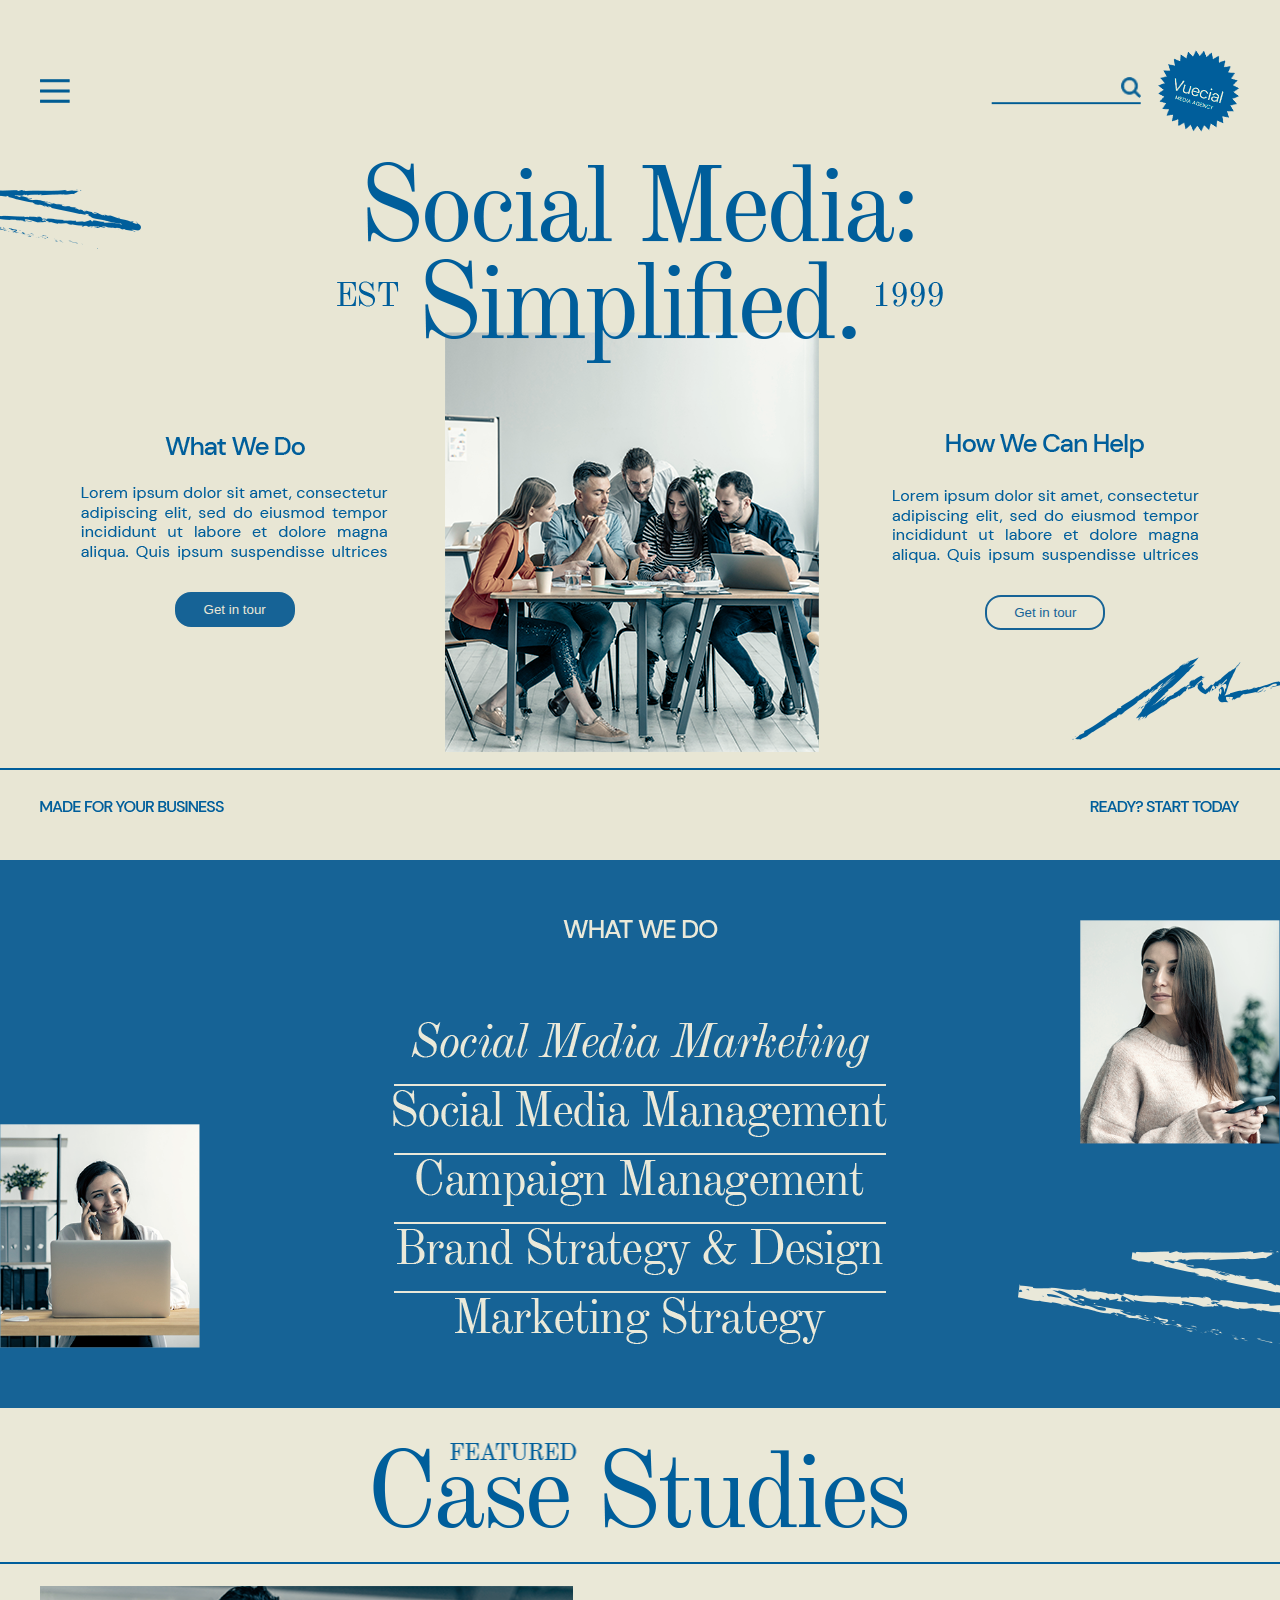
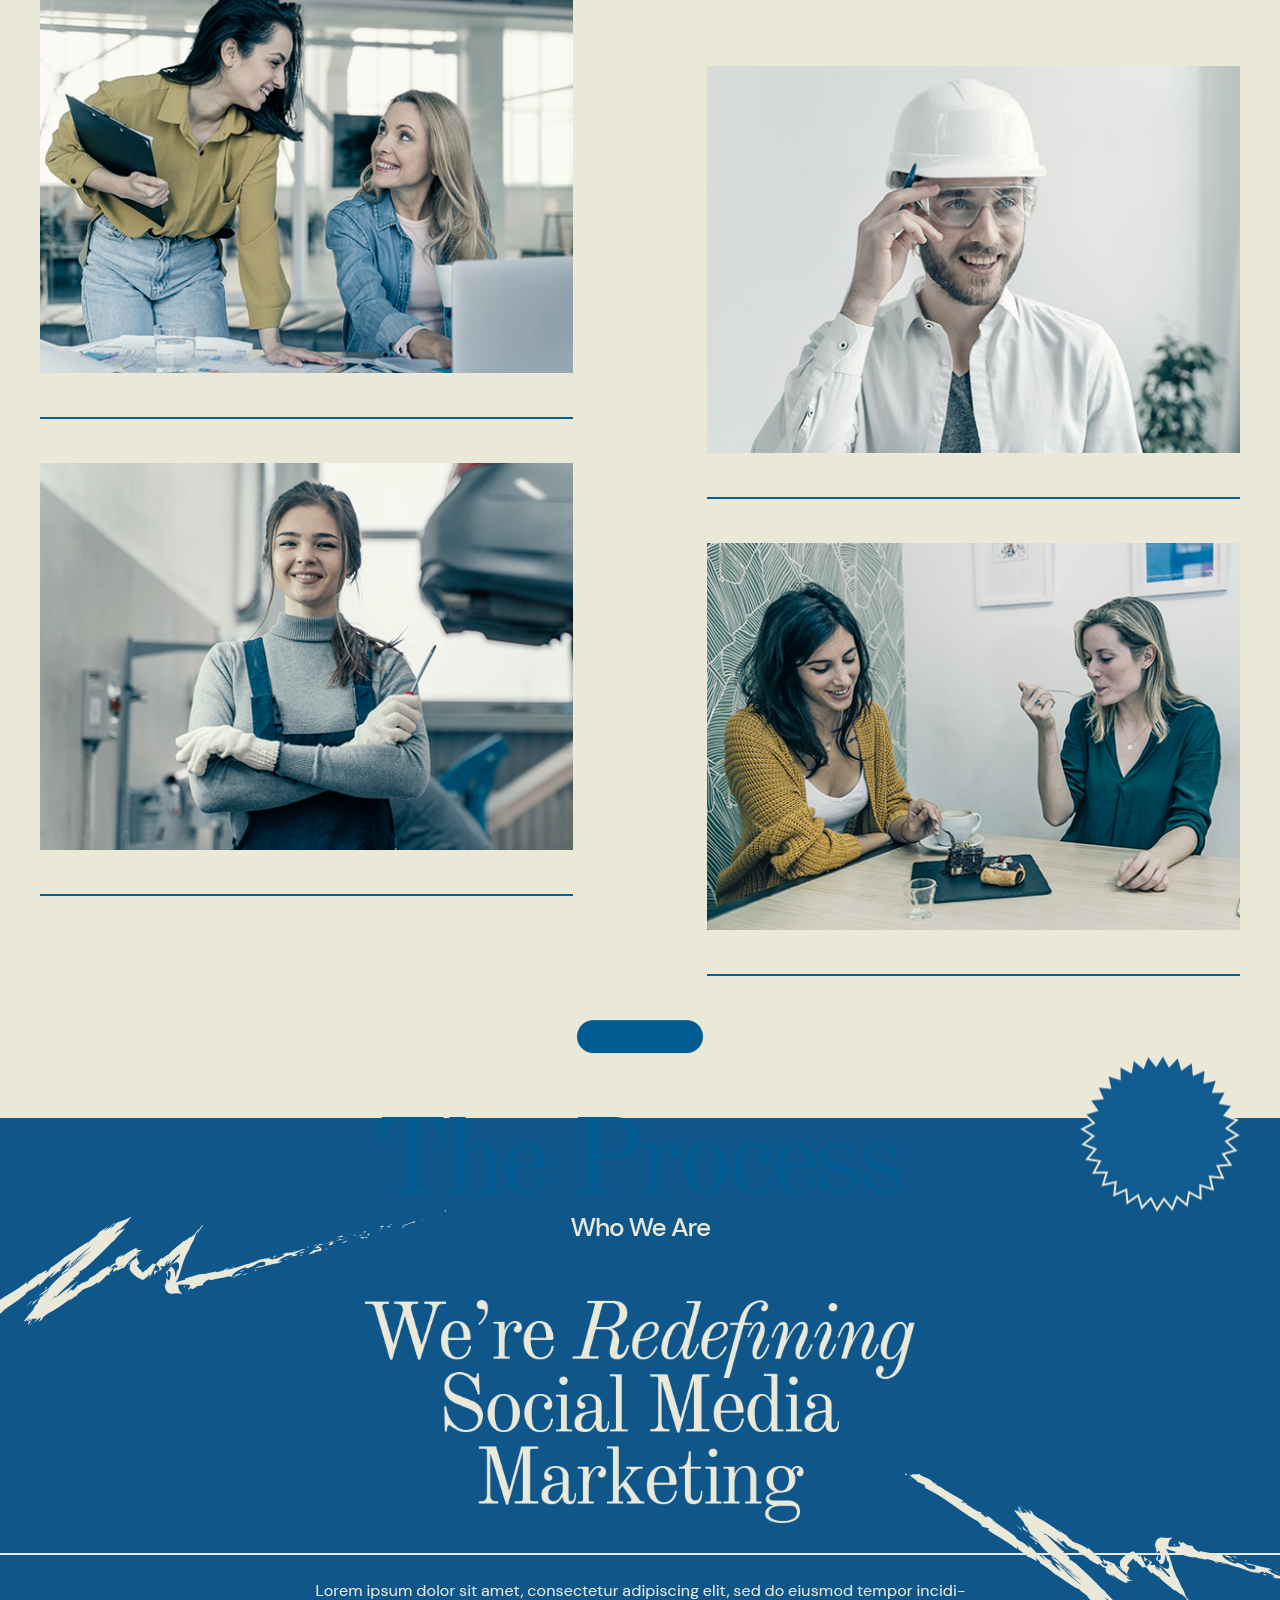
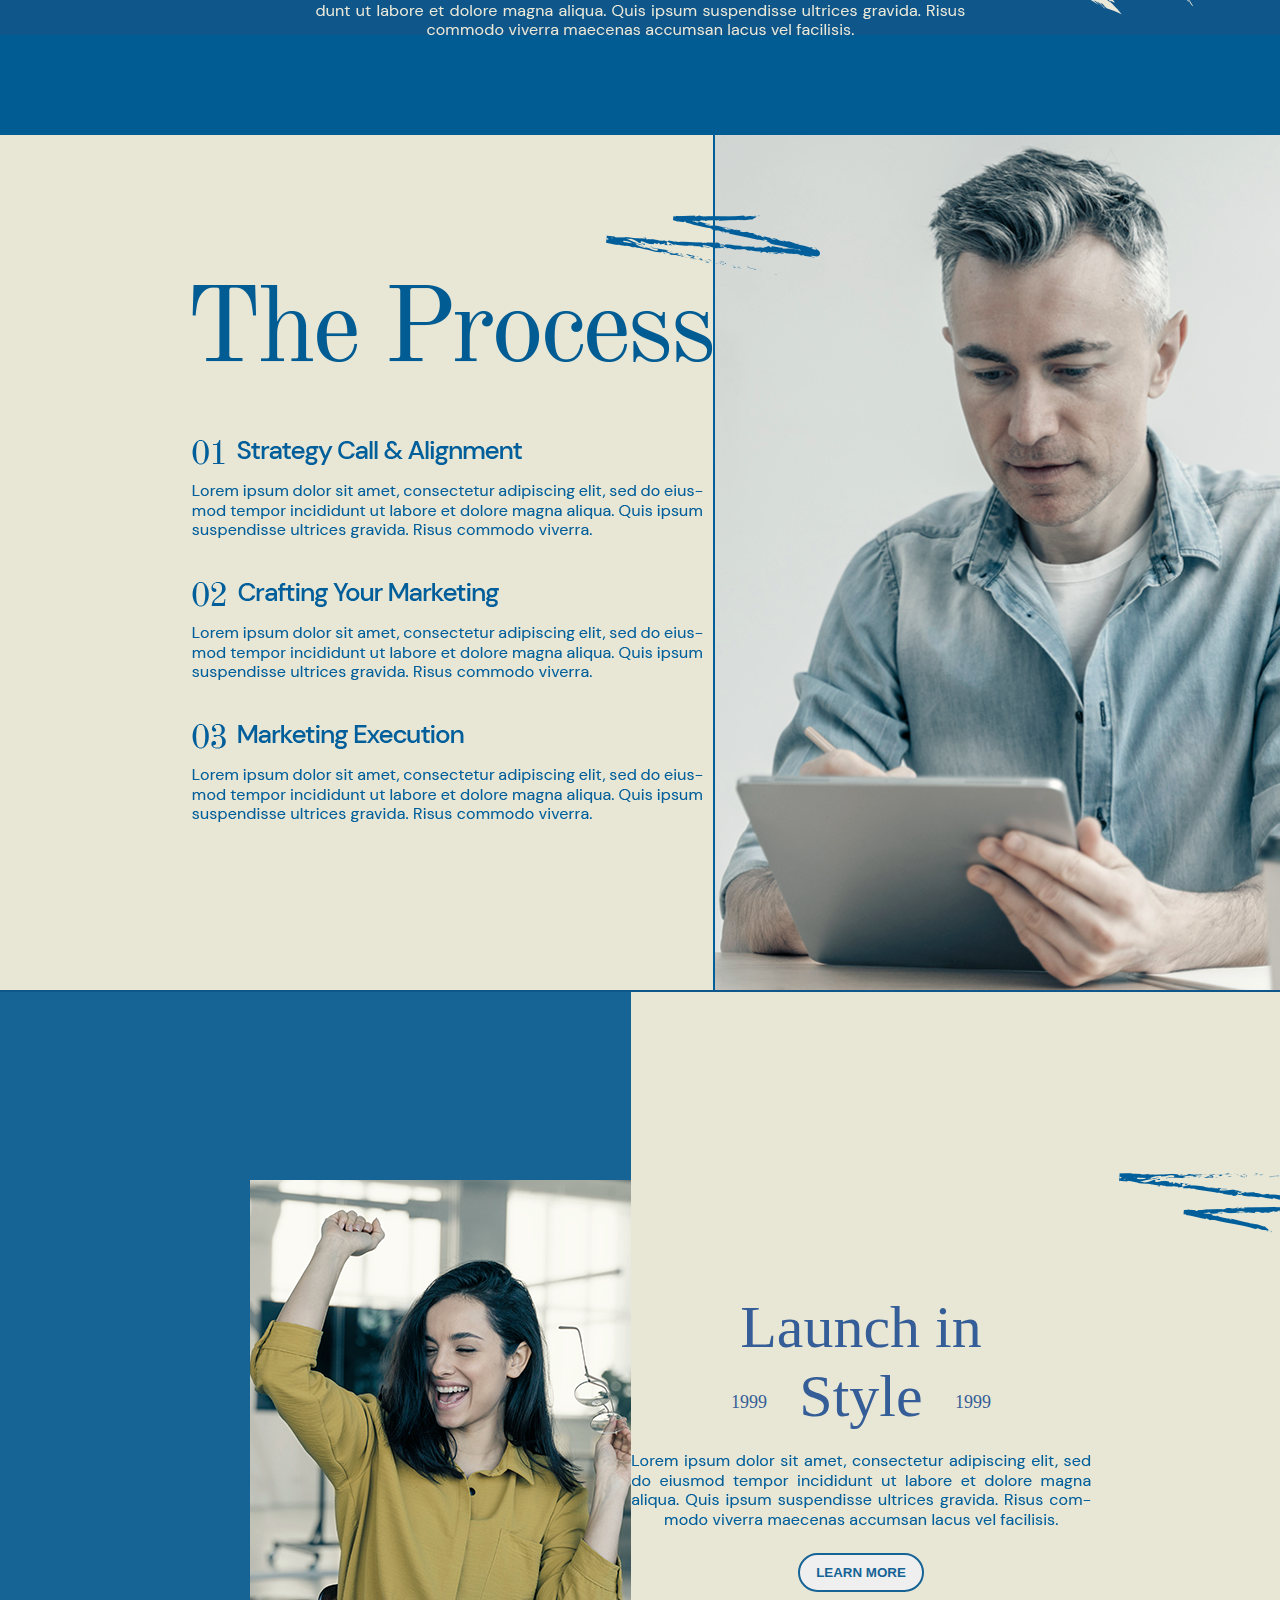
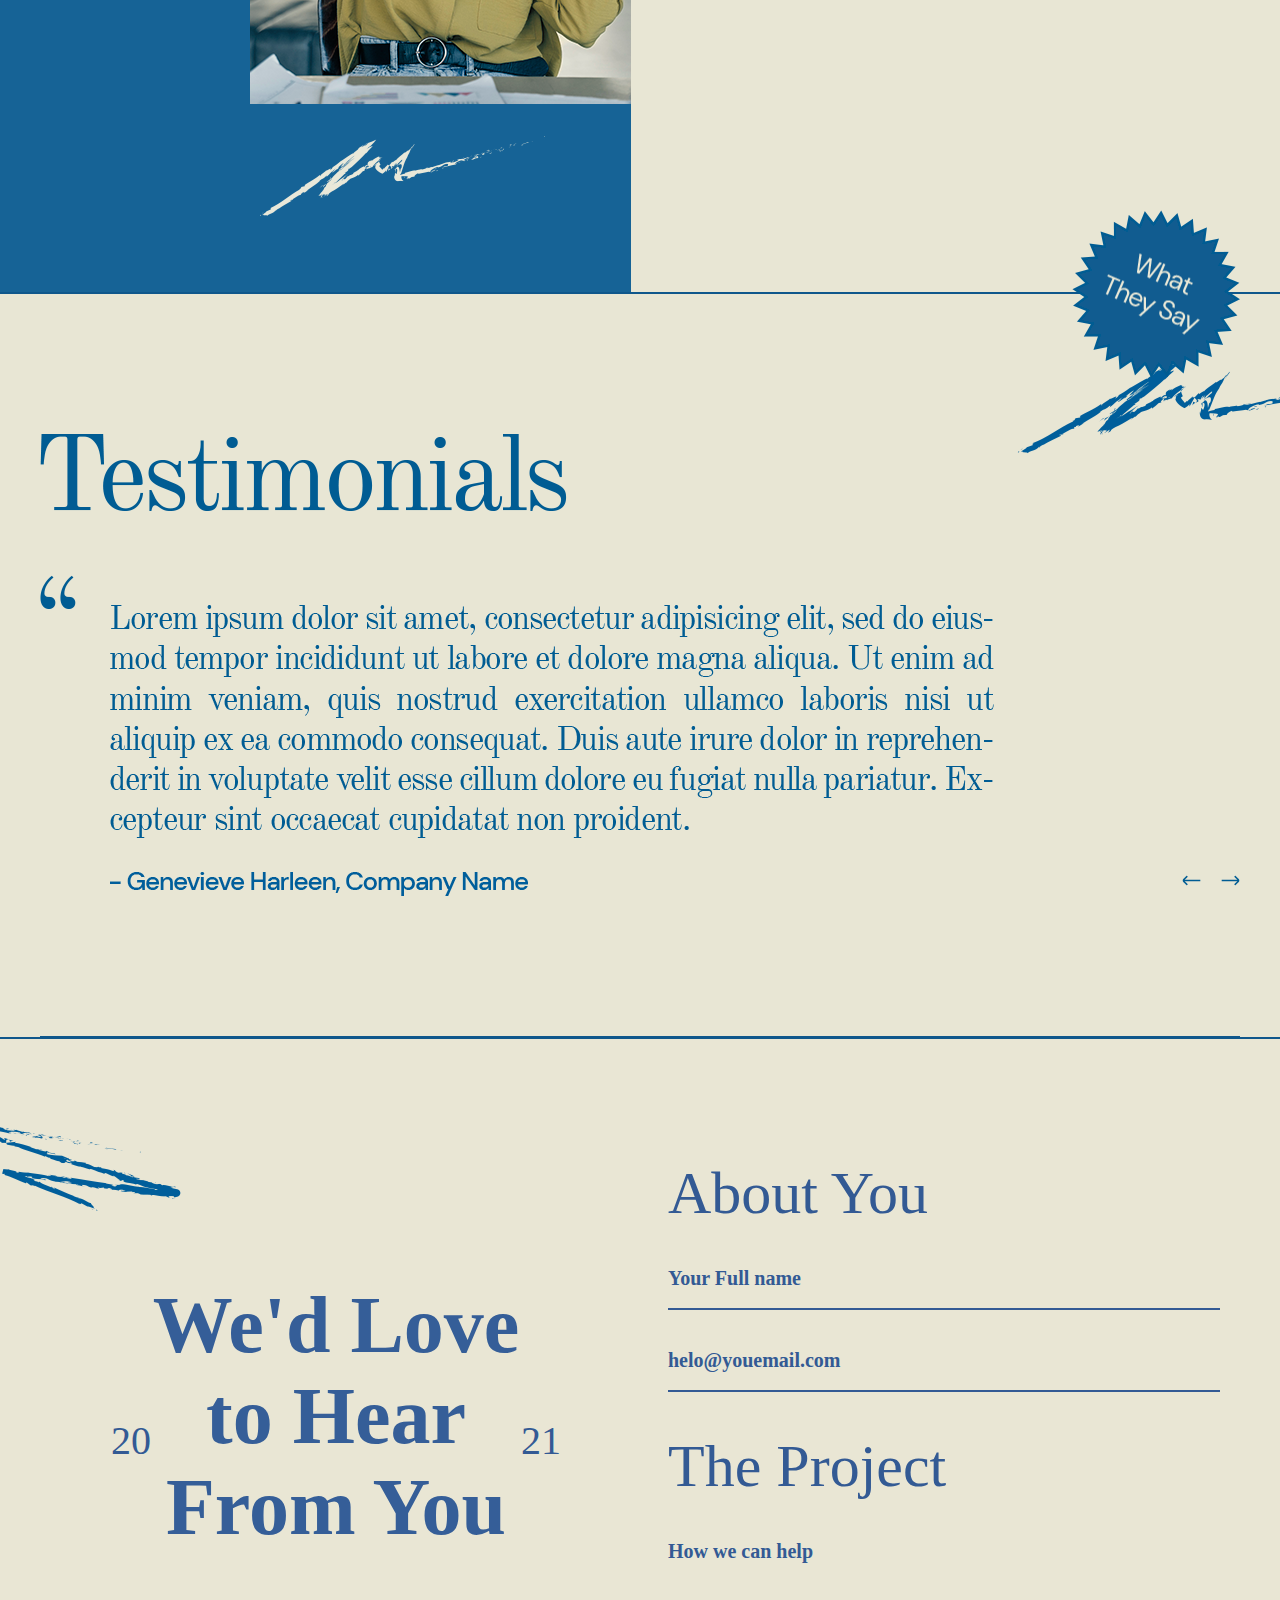
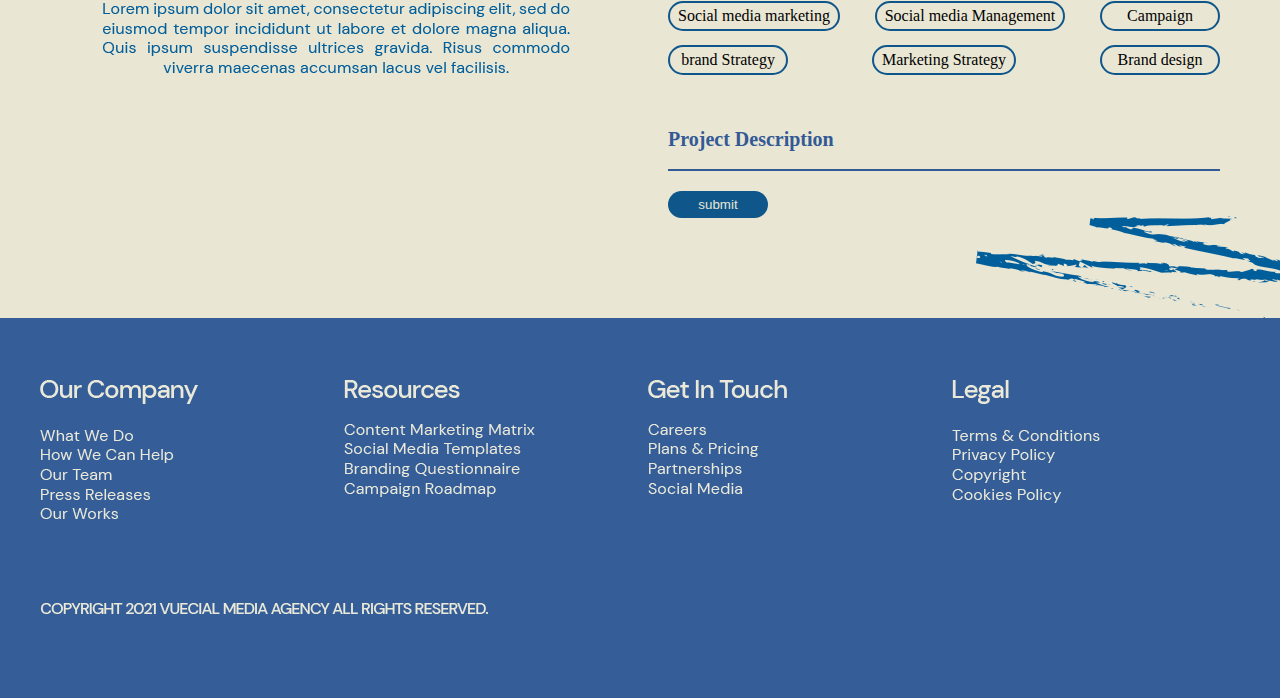
==== commit c87090a2: "11:31" ====
--- a/index.html
+++ b/index.html
@@ -98,7 +98,7 @@
             <div class="grid wide">
                 <div class="about-container">
                     <div class="about__img-1">
-                        <img src="/acssets/img/topba/about_img-1.png" alt="" class="about__img-1-link">
+                        <img src="./acssets/img/topba/about_img-1.png" alt="" class="about__img-1-link">
                     </div>
                     <div class="about__contend">
                         <div class="about__contend-title">
@@ -144,7 +144,7 @@
                         </div>
                     </div>
                     <div class="about__img-2">
-                        <img src="/acssets/img/topba/about_img-2.png" alt="" class="about__img-2-link">
+                        <img src="./acssets/img/topba/about_img-2.png" alt="" class="about__img-2-link">
                     </div>
                 </div>
         
--- a/acssets/css/style.css
+++ b/acssets/css/style.css
@@ -310,6 +310,7 @@
     display: flex;
     flex-direction: column;
     position: relative;
+    background-color: #0f578b;
 }
 
 .who_container-heading{
@@ -717,7 +718,8 @@
 }
 
 .fotter{
-    background: url("/acssets/img/you/Background-footer.png");
+    background-color: #355e98;
+
 }
 
 .fotter-container{
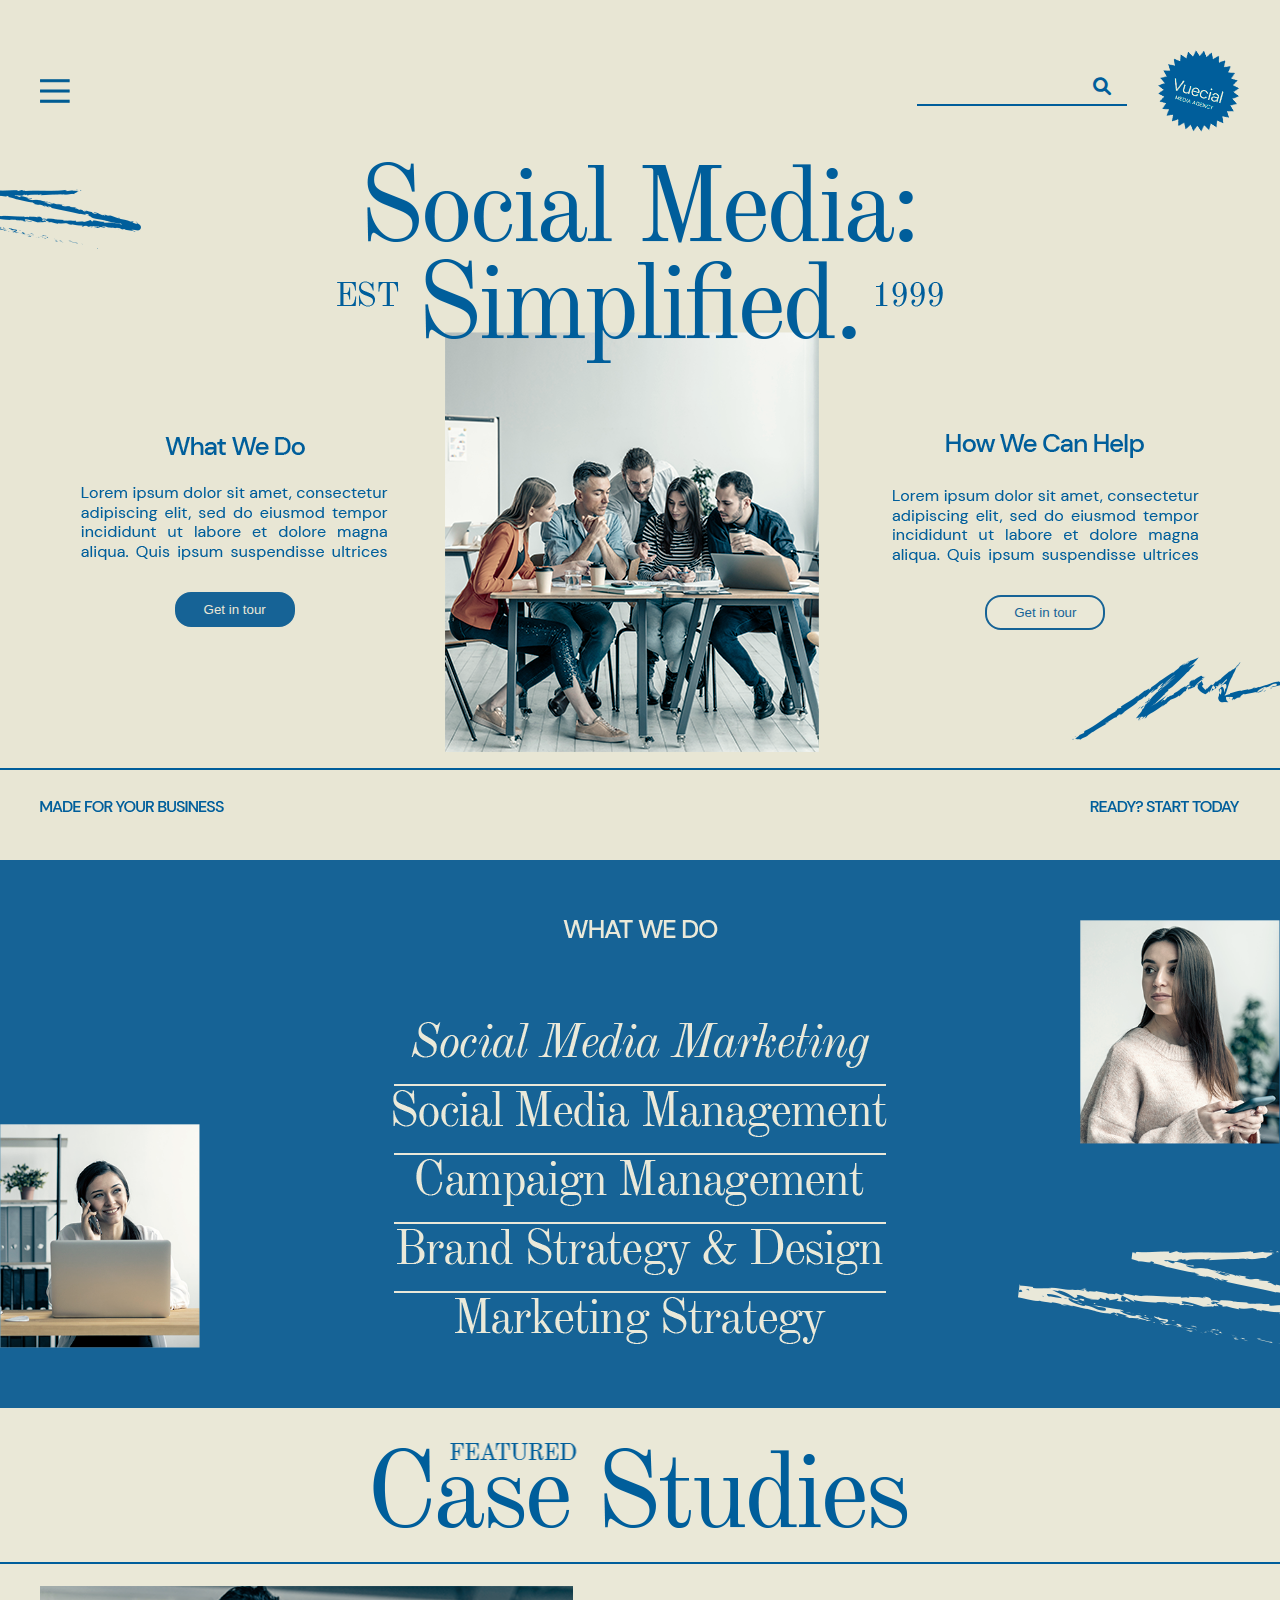
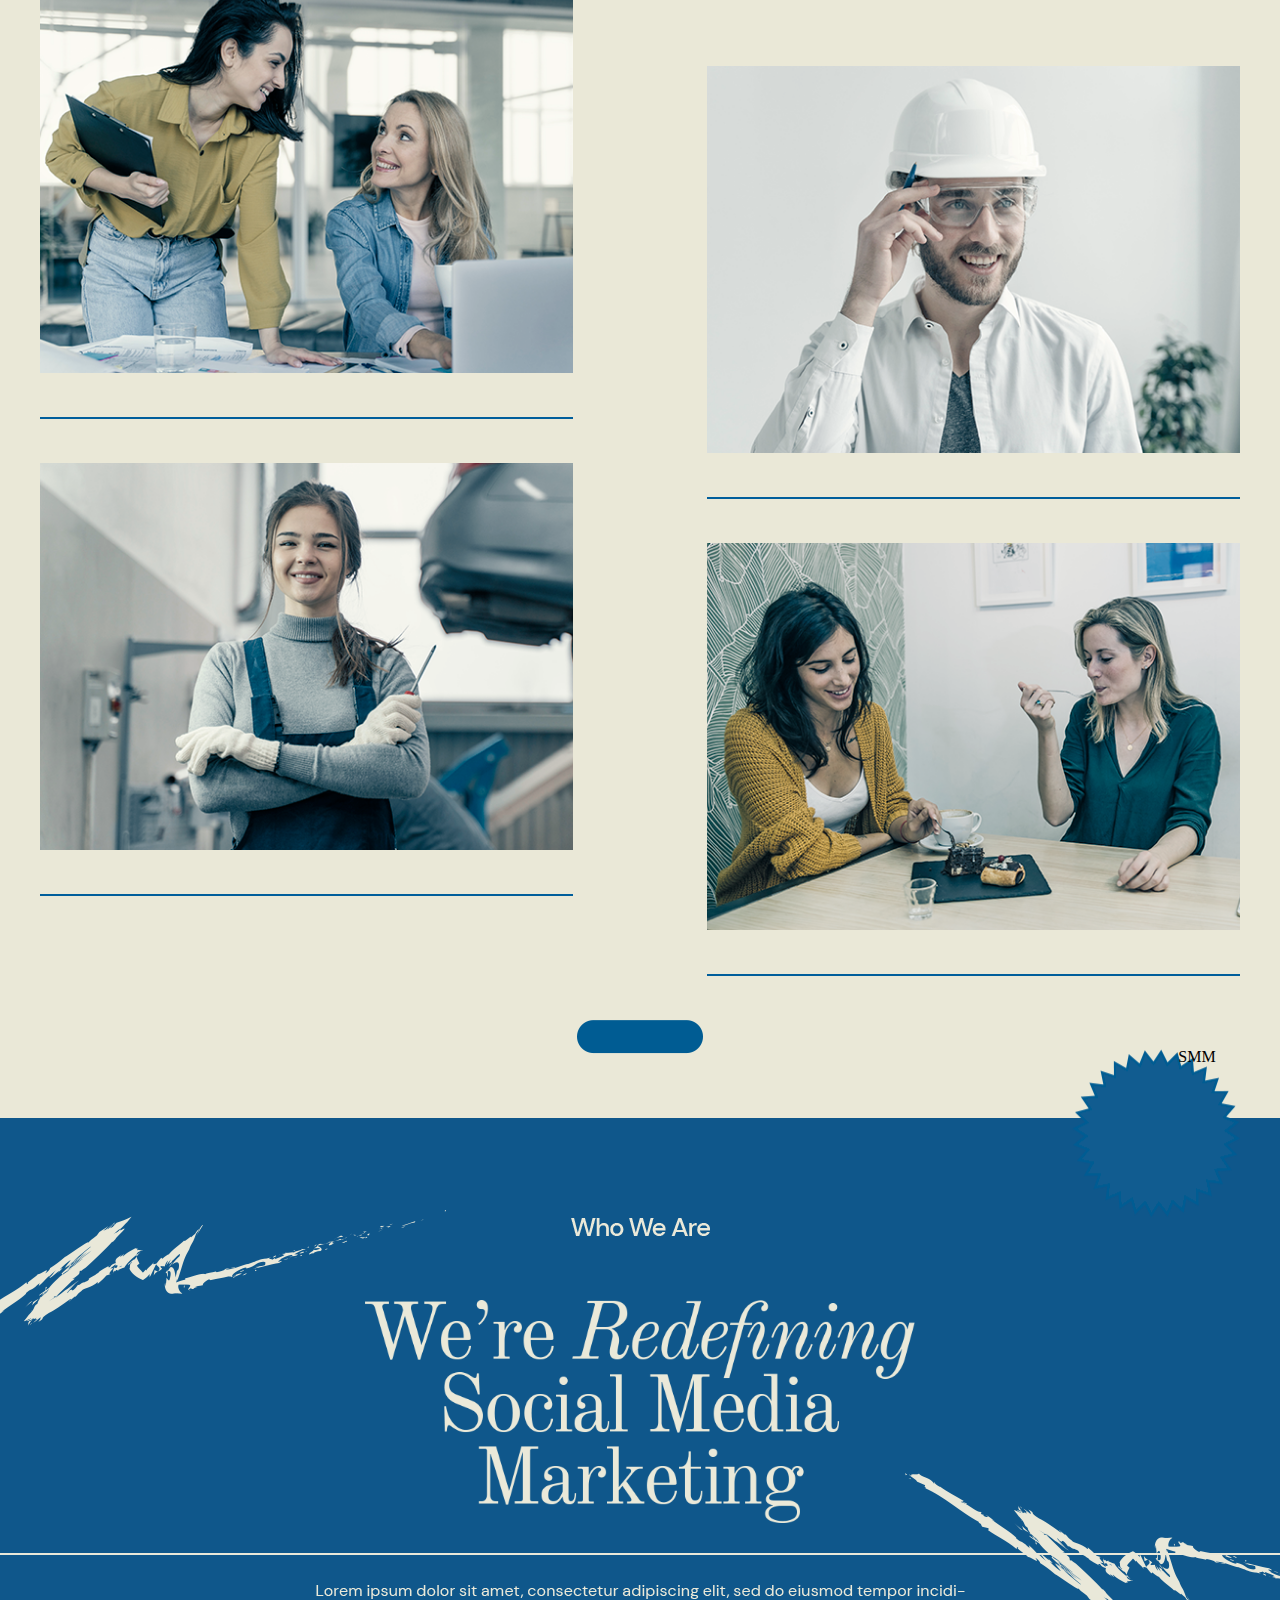
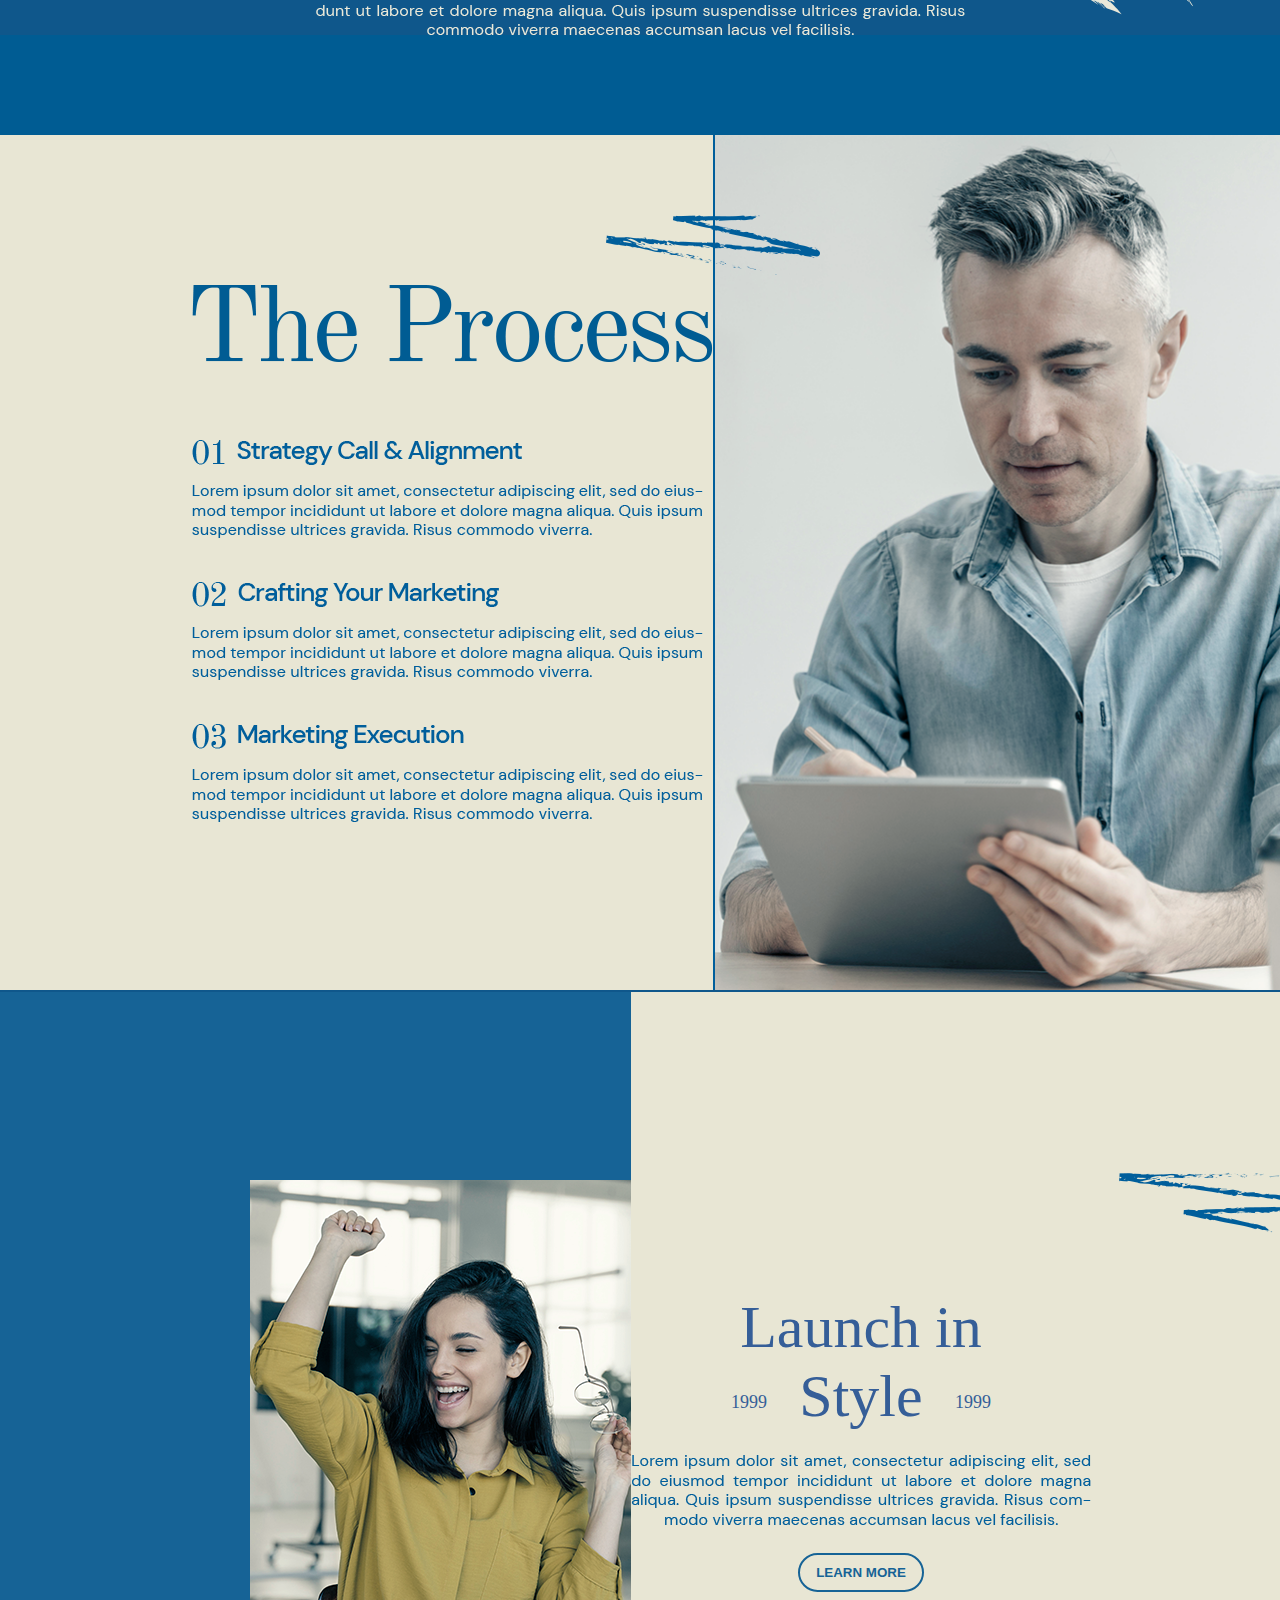
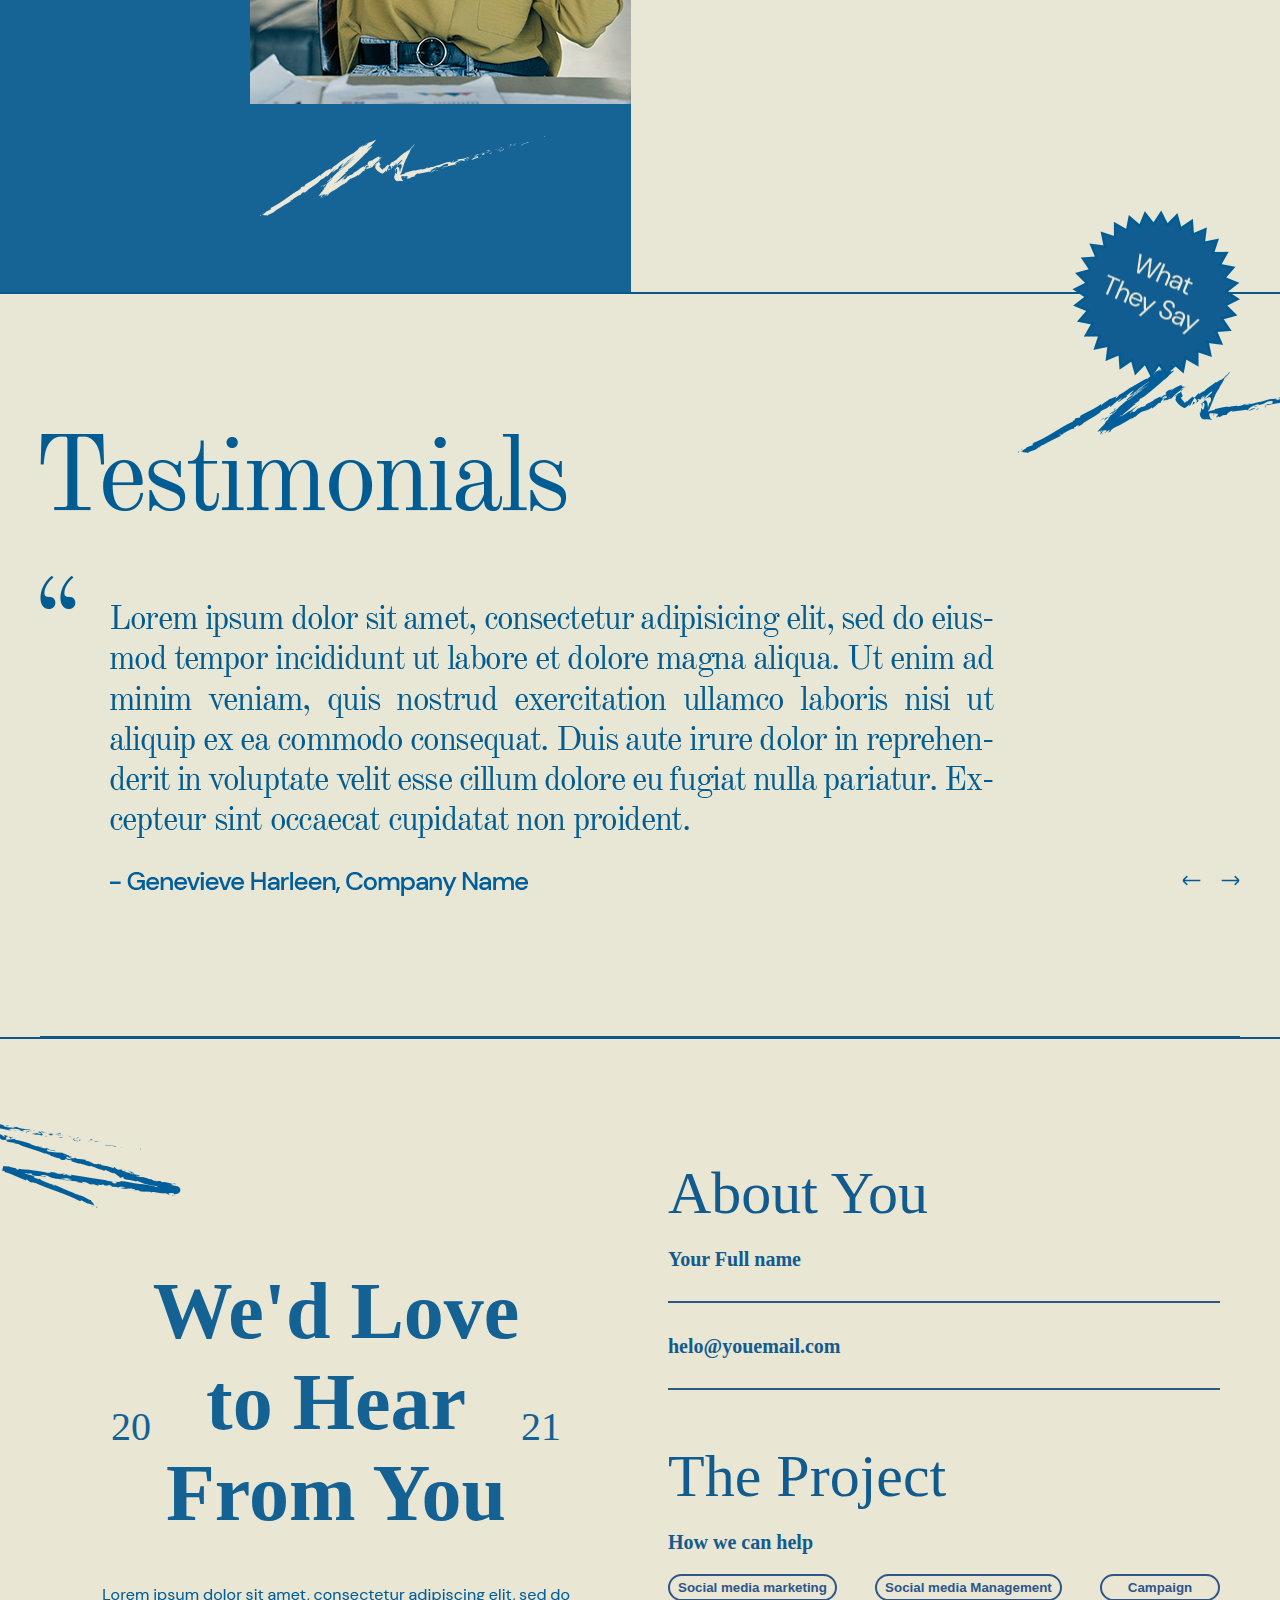
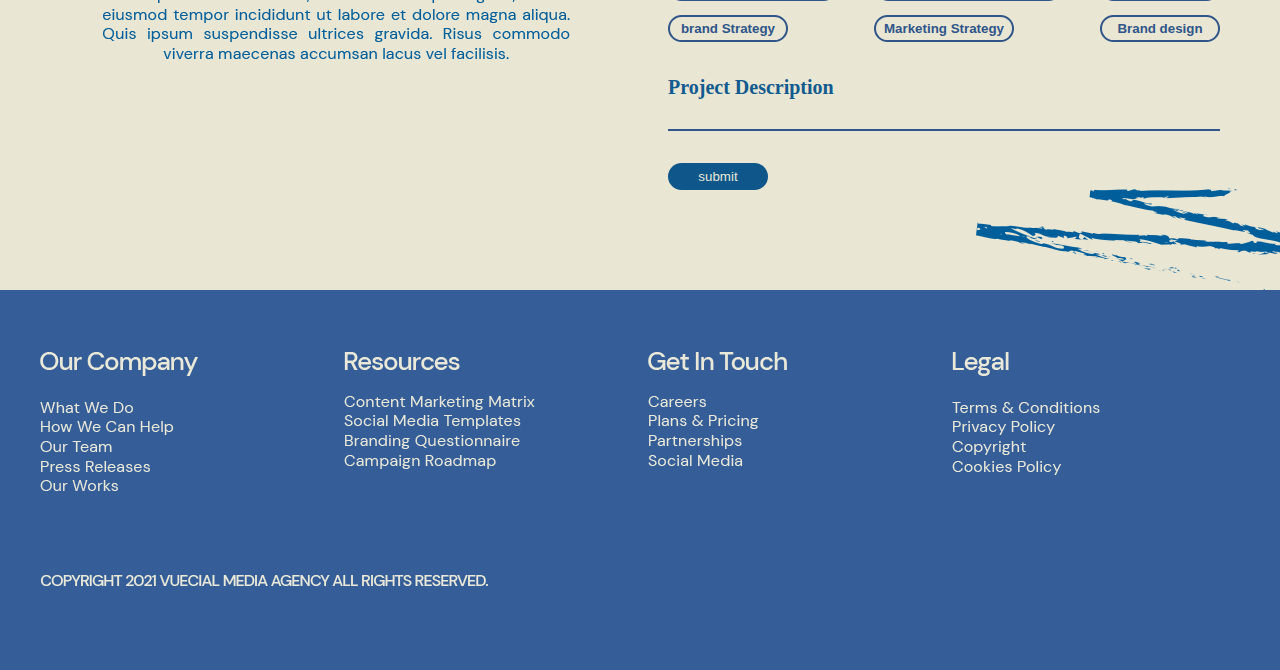
==== commit 6fedb6eb: "hoi" ====
--- a/index.html
+++ b/index.html
@@ -6,7 +6,9 @@
     <meta name="viewport" content="width=device-width, initial-scale=1.0">
     <link rel="stylesheet" href="./acssets/css/grid.css">
     <link rel="stylesheet" href="./acssets/css/base.css">
+    <link rel="stylesheet" href="./acssets/font/fontawesome-free-6.1.1-web/fontawesome-free-6.1.1-web/css/all.min.css">
     <link rel="stylesheet" href="./acssets/css/style.css">
+    
     <title>Document</title>
 </head>
 <body>
@@ -18,9 +20,9 @@
                 </div>
 
                 <div class="topbar__list">
-                    <div class="topbar__list-search">
-                        <img src="./acssets/img/topba/Search Icon.png" class="topbar__list-search-img" alt="">
-                        <img src="./acssets/img/topba/Rectangle.png" alt="topbar__list-search-Rectangle">
+                    <div class="topbar__header-search">
+                        <input type="text" class="topbar__header-search-input">
+                        <i class="fa-solid fa-magnifying-glass topbar__header-search-icon"></i>
                     </div>
                     <img src="./acssets/img/topba/Place Your Logo Here (Double Click to Edit).png" alt="" class="topbar__list-logo">
                 </div>
@@ -156,7 +158,7 @@
         <section class="studies">
             <div class="studies__heading">
                 <div class="studies_container-title">
-                    <img src="/acssets/img/topba/studies_subheading.png" alt="" class="studies_container-title-text">
+                    <img src="./acssets/img/topba/studies_subheading.png" alt="" class="studies_container-title-text">
                     <img src="./acssets/img/topba/studies_subtitle.png" alt="" class="studies_container-title-sub">
                 </div>
                 <div class="studies_container-line">
@@ -200,11 +202,11 @@
         <section class="who">
             <div class="grid wide">
                 <div class="who_heading">
-                    <div class="who_heading-text">
-                        <img src="./acssets/img/who/Heading.png" class="who_heading-img" alt="">
-                    </div>
                     <div class="who_heading-shape">
-                        <img src="./acssets/img/who/Shape.png" alt="who_heading-shape-text">
+                        <img src="./acssets/img/who/Shape------1.png" alt="" class="">
+                        <div class="who_heading-text">
+                            <p>SMM</p>
+                        </div>
                     </div>
                 </div>
             </div>
@@ -352,20 +354,24 @@
                                 <div class="you-form__heading"> About You</div>
                                 <div class="you-form__info">
                                     <div class="you-form__text"> Your Full name</div>
+                                    <input type="text" class="you-form__info-input">
+
                                     <div class="you-form__text"> helo@youemail.com</div>
+                                    <input type="text" class="you-form__info-input">
                                 </div>
 
                                 <div class="you-form__heading"> The Project</div>
                                 <div class="you-form__text you-form__text-1 "> How we can help</div>
                                 <ul class="you-form__list">
-                                    <li class="you-form__list-item">Social media marketing</li>
-                                    <li class="you-form__list-item">Social media Management</li>
-                                    <li class="you-form__list-item">Campaign</li>
-                                    <li class="you-form__list-item">brand Strategy</li>
-                                    <li class="you-form__list-item">Marketing Strategy</li>
-                                    <li class="you-form__list-item">Brand design</li>
+                                    <button class="you-form__list-item">Social media marketing</button>
+                                    <button class="you-form__list-item">Social media Management</button>
+                                    <button class="you-form__list-item">Campaign</button>
+                                    <button class="you-form__list-item">brand Strategy</button>
+                                    <button class="you-form__list-item">Marketing Strategy</button>
+                                    <button class="you-form__list-item">Brand design</button>
                                 </ul>
                                 <div class="you-form__text"> Project Description</div>
+                                <input type="text" class="you-form__info-input">
                                 <button class="you-form__button">
                                     submit
                                 </button>
--- a/acssets/font/fontawesome-free-6.1.1-web/fontawesome-free-6.1.1-web/css/all.min.css
+++ b/acssets/font/fontawesome-free-6.1.1-web/fontawesome-free-6.1.1-web/css/all.min.css
@@ -0,0 +1,6 @@
+/*!
+ * Font Awesome Free 6.1.1 by @fontawesome - https://fontawesome.com
+ * License - https://fontawesome.com/license/free (Icons: CC BY 4.0, Fonts: SIL OFL 1.1, Code: MIT License)
+ * Copyright 2022 Fonticons, Inc.
+ */
+.fa{font-family:var(--fa-style-family,"Font Awesome 6 Free");font-weight:var(--fa-style,900)}.fa,.fa-brands,.fa-duotone,.fa-light,.fa-regular,.fa-solid,.fa-thin,.fab,.fad,.fal,.far,.fas,.fat{-moz-osx-font-smoothing:grayscale;-webkit-font-smoothing:antialiased;display:var(--fa-display,inline-block);font-style:normal;font-variant:normal;line-height:1;text-rendering:auto}.fa-1x{font-size:1em}.fa-2x{font-size:2em}.fa-3x{font-size:3em}.fa-4x{font-size:4em}.fa-5x{font-size:5em}.fa-6x{font-size:6em}.fa-7x{font-size:7em}.fa-8x{font-size:8em}.fa-9x{font-size:9em}.fa-10x{font-size:10em}.fa-2xs{font-size:.625em;line-height:.1em;vertical-align:.225em}.fa-xs{font-size:.75em;line-height:.08333em;vertical-align:.125em}.fa-sm{font-size:.875em;line-height:.07143em;vertical-align:.05357em}.fa-lg{font-size:1.25em;line-height:.05em;vertical-align:-.075em}.fa-xl{font-size:1.5em;line-height:.04167em;vertical-align:-.125em}.fa-2xl{font-size:2em;line-height:.03125em;vertical-align:-.1875em}.fa-fw{text-align:center;width:1.25em}.fa-ul{list-style-type:none;margin-left:var(--fa-li-margin,2.5em);padding-left:0}.fa-ul>li{position:relative}.fa-li{left:calc(var(--fa-li-width, 2em)*-1);position:absolute;text-align:center;width:var(--fa-li-width,2em);line-height:inherit}.fa-border{border-radius:var(--fa-border-radius,.1em);border:var(--fa-border-width,.08em) var(--fa-border-style,solid) var(--fa-border-color,#eee);padding:var(--fa-border-padding,.2em .25em .15em)}.fa-pull-left{float:left;margin-right:var(--fa-pull-margin,.3em)}.fa-pull-right{float:right;margin-left:var(--fa-pull-margin,.3em)}.fa-beat{-webkit-animation-name:fa-beat;animation-name:fa-beat;-webkit-animation-delay:var(--fa-animation-delay,0);animation-delay:var(--fa-animation-delay,0);-webkit-animation-direction:var(--fa-animation-direction,normal);animation-direction:var(--fa-animation-direction,normal);-webkit-animation-duration:var(--fa-animation-duration,1s);animation-duration:var(--fa-animation-duration,1s);-webkit-animation-iteration-count:var(--fa-animation-iteration-count,infinite);animation-iteration-count:var(--fa-animation-iteration-count,infinite);-webkit-animation-timing-function:var(--fa-animation-timing,ease-in-out);animation-timing-function:var(--fa-animation-timing,ease-in-out)}.fa-bounce{-webkit-animation-name:fa-bounce;animation-name:fa-bounce;-webkit-animation-delay:var(--fa-animation-delay,0);animation-delay:var(--fa-animation-delay,0);-webkit-animation-direction:var(--fa-animation-direction,normal);animation-direction:var(--fa-animation-direction,normal);-webkit-animation-duration:var(--fa-animation-duration,1s);animation-duration:var(--fa-animation-duration,1s);-webkit-animation-iteration-count:var(--fa-animation-iteration-count,infinite);animation-iteration-count:var(--fa-animation-iteration-count,infinite);-webkit-animation-timing-function:var(--fa-animation-timing,cubic-bezier(.28,.84,.42,1));animation-timing-function:var(--fa-animation-timing,cubic-bezier(.28,.84,.42,1))}.fa-fade{-webkit-animation-name:fa-fade;animation-name:fa-fade;-webkit-animation-iteration-count:var(--fa-animation-iteration-count,infinite);animation-iteration-count:var(--fa-animation-iteration-count,infinite);-webkit-animation-timing-function:var(--fa-animation-timing,cubic-bezier(.4,0,.6,1));animation-timing-function:var(--fa-animation-timing,cubic-bezier(.4,0,.6,1))}.fa-beat-fade,.fa-fade{-webkit-animation-delay:var(--fa-animation-delay,0);animation-delay:var(--fa-animation-delay,0);-webkit-animation-direction:var(--fa-animation-direction,normal);animation-direction:var(--fa-animation-direction,normal);-webkit-animation-duration:var(--fa-animation-duration,1s);animation-duration:var(--fa-animation-duration,1s)}.fa-beat-fade{-webkit-animation-name:fa-beat-fade;animation-name:fa-beat-fade;-webkit-animation-iteration-count:var(--fa-animation-iteration-count,infinite);animation-iteration-count:var(--fa-animation-iteration-count,infinite);-webkit-animation-timing-function:var(--fa-animation-timing,cubic-bezier(.4,0,.6,1));animation-timing-function:var(--fa-animation-timing,cubic-bezier(.4,0,.6,1))}.fa-flip{-webkit-animation-name:fa-flip;animation-name:fa-flip;-webkit-animation-delay:var(--fa-animation-delay,0);animation-delay:var(--fa-animation-delay,0);-webkit-animation-direction:var(--fa-animation-direction,normal);animation-direction:var(--fa-animation-direction,normal);-webkit-animation-duration:var(--fa-animation-duration,1s);animation-duration:var(--fa-animation-duration,1s);-webkit-animation-iteration-count:var(--fa-animation-iteration-count,infinite);animation-iteration-count:var(--fa-animation-iteration-count,infinite);-webkit-animation-timing-function:var(--fa-animation-timing,ease-in-out);animation-timing-function:var(--fa-animation-timing,ease-in-out)}.fa-shake{-webkit-animation-name:fa-shake;animation-name:fa-shake;-webkit-animation-duration:var(--fa-animation-duration,1s);animation-duration:var(--fa-animation-duration,1s);-webkit-animation-iteration-count:var(--fa-animation-iteration-count,infinite);animation-iteration-count:var(--fa-animation-iteration-count,infinite);-webkit-animation-timing-function:var(--fa-animation-timing,linear);animation-timing-function:var(--fa-animation-timing,linear)}.fa-shake,.fa-spin{-webkit-animation-delay:var(--fa-animation-delay,0);animation-delay:var(--fa-animation-delay,0);-webkit-animation-direction:var(--fa-animation-direction,normal);animation-direction:var(--fa-animation-direction,normal)}.fa-spin{-webkit-animation-name:fa-spin;animation-name:fa-spin;-webkit-animation-duration:var(--fa-animation-duration,2s);animation-duration:var(--fa-animation-duration,2s);-webkit-animation-iteration-count:var(--fa-animation-iteration-count,infinite);animation-iteration-count:var(--fa-animation-iteration-count,infinite);-webkit-animation-timing-function:var(--fa-animation-timing,linear);animation-timing-function:var(--fa-animation-timing,linear)}.fa-spin-reverse{--fa-animation-direction:reverse}.fa-pulse,.fa-spin-pulse{-webkit-animation-name:fa-spin;animation-name:fa-spin;-webkit-animation-direction:var(--fa-animation-direction,normal);animation-direction:var(--fa-animation-direction,normal);-webkit-animation-duration:var(--fa-animation-duration,1s);animation-duration:var(--fa-animation-duration,1s);-webkit-animation-iteration-count:var(--fa-animation-iteration-count,infinite);animation-iteration-count:var(--fa-animation-iteration-count,infinite);-webkit-animation-timing-function:var(--fa-animation-timing,steps(8));animation-timing-function:var(--fa-animation-timing,steps(8))}@media (prefers-reduced-motion:reduce){.fa-beat,.fa-beat-fade,.fa-bounce,.fa-fade,.fa-flip,.fa-pulse,.fa-shake,.fa-spin,.fa-spin-pulse{-webkit-animation-delay:-1ms;animation-delay:-1ms;-webkit-animation-duration:1ms;animation-duration:1ms;-webkit-animation-iteration-count:1;animation-iteration-count:1;transition-delay:0s;transition-duration:0s}}@-webkit-keyframes fa-beat{0%,90%{-webkit-transform:scale(1);transform:scale(1)}45%{-webkit-transform:scale(var(--fa-beat-scale,1.25));transform:scale(var(--fa-beat-scale,1.25))}}@keyframes fa-beat{0%,90%{-webkit-transform:scale(1);transform:scale(1)}45%{-webkit-transform:scale(var(--fa-beat-scale,1.25));transform:scale(var(--fa-beat-scale,1.25))}}@-webkit-keyframes fa-bounce{0%{-webkit-transform:scale(1) translateY(0);transform:scale(1) translateY(0)}10%{-webkit-transform:scale(var(--fa-bounce-start-scale-x,1.1),var(--fa-bounce-start-scale-y,.9)) translateY(0);transform:scale(var(--fa-bounce-start-scale-x,1.1),var(--fa-bounce-start-scale-y,.9)) translateY(0)}30%{-webkit-transform:scale(var(--fa-bounce-jump-scale-x,.9),var(--fa-bounce-jump-scale-y,1.1)) translateY(var(--fa-bounce-height,-.5em));transform:scale(var(--fa-bounce-jump-scale-x,.9),var(--fa-bounce-jump-scale-y,1.1)) translateY(var(--fa-bounce-height,-.5em))}50%{-webkit-transform:scale(var(--fa-bounce-land-scale-x,1.05),var(--fa-bounce-land-scale-y,.95)) translateY(0);transform:scale(var(--fa-bounce-land-scale-x,1.05),var(--fa-bounce-land-scale-y,.95)) translateY(0)}57%{-webkit-transform:scale(1) translateY(var(--fa-bounce-rebound,-.125em));transform:scale(1) translateY(var(--fa-bounce-rebound,-.125em))}64%{-webkit-transform:scale(1) translateY(0);transform:scale(1) translateY(0)}to{-webkit-transform:scale(1) translateY(0);transform:scale(1) translateY(0)}}@keyframes fa-bounce{0%{-webkit-transform:scale(1) translateY(0);transform:scale(1) translateY(0)}10%{-webkit-transform:scale(var(--fa-bounce-start-scale-x,1.1),var(--fa-bounce-start-scale-y,.9)) translateY(0);transform:scale(var(--fa-bounce-start-scale-x,1.1),var(--fa-bounce-start-scale-y,.9)) translateY(0)}30%{-webkit-transform:scale(var(--fa-bounce-jump-scale-x,.9),var(--fa-bounce-jump-scale-y,1.1)) translateY(var(--fa-bounce-height,-.5em));transform:scale(var(--fa-bounce-jump-scale-x,.9),var(--fa-bounce-jump-scale-y,1.1)) translateY(var(--fa-bounce-height,-.5em))}50%{-webkit-transform:scale(var(--fa-bounce-land-scale-x,1.05),var(--fa-bounce-land-scale-y,.95)) translateY(0);transform:scale(var(--fa-bounce-land-scale-x,1.05),var(--fa-bounce-land-scale-y,.95)) translateY(0)}57%{-webkit-transform:scale(1) translateY(var(--fa-bounce-rebound,-.125em));transform:scale(1) translateY(var(--fa-bounce-rebound,-.125em))}64%{-webkit-transform:scale(1) translateY(0);transform:scale(1) translateY(0)}to{-webkit-transform:scale(1) translateY(0);transform:scale(1) translateY(0)}}@-webkit-keyframes fa-fade{50%{opacity:var(--fa-fade-opacity,.4)}}@keyframes fa-fade{50%{opacity:var(--fa-fade-opacity,.4)}}@-webkit-keyframes fa-beat-fade{0%,to{opacity:var(--fa-beat-fade-opacity,.4);-webkit-transform:scale(1);transform:scale(1)}50%{opacity:1;-webkit-transform:scale(var(--fa-beat-fade-scale,1.125));transform:scale(var(--fa-beat-fade-scale,1.125))}}@keyframes fa-beat-fade{0%,to{opacity:var(--fa-beat-fade-opacity,.4);-webkit-transform:scale(1);transform:scale(1)}50%{opacity:1;-webkit-transform:scale(var(--fa-beat-fade-scale,1.125));transform:scale(var(--fa-beat-fade-scale,1.125))}}@-webkit-keyframes fa-flip{50%{-webkit-transform:rotate3d(var(--fa-flip-x,0),var(--fa-flip-y,1),var(--fa-flip-z,0),var(--fa-flip-angle,-180deg));transform:rotate3d(var(--fa-flip-x,0),var(--fa-flip-y,1),var(--fa-flip-z,0),var(--fa-flip-angle,-180deg))}}@keyframes fa-flip{50%{-webkit-transform:rotate3d(var(--fa-flip-x,0),var(--fa-flip-y,1),var(--fa-flip-z,0),var(--fa-flip-angle,-180deg));transform:rotate3d(var(--fa-flip-x,0),var(--fa-flip-y,1),var(--fa-flip-z,0),var(--fa-flip-angle,-180deg))}}@-webkit-keyframes fa-shake{0%{-webkit-transform:rotate(-15deg);transform:rotate(-15deg)}4%{-webkit-transform:rotate(15deg);transform:rotate(15deg)}8%,24%{-webkit-transform:rotate(-18deg);transform:rotate(-18deg)}12%,28%{-webkit-transform:rotate(18deg);transform:rotate(18deg)}16%{-webkit-transform:rotate(-22deg);transform:rotate(-22deg)}20%{-webkit-transform:rotate(22deg);transform:rotate(22deg)}32%{-webkit-transform:rotate(-12deg);transform:rotate(-12deg)}36%{-webkit-transform:rotate(12deg);transform:rotate(12deg)}40%,to{-webkit-transform:rotate(0deg);transform:rotate(0deg)}}@keyframes fa-shake{0%{-webkit-transform:rotate(-15deg);transform:rotate(-15deg)}4%{-webkit-transform:rotate(15deg);transform:rotate(15deg)}8%,24%{-webkit-transform:rotate(-18deg);transform:rotate(-18deg)}12%,28%{-webkit-transform:rotate(18deg);transform:rotate(18deg)}16%{-webkit-transform:rotate(-22deg);transform:rotate(-22deg)}20%{-webkit-transform:rotate(22deg);transform:rotate(22deg)}32%{-webkit-transform:rotate(-12deg);transform:rotate(-12deg)}36%{-webkit-transform:rotate(12deg);transform:rotate(12deg)}40%,to{-webkit-transform:rotate(0deg);transform:rotate(0deg)}}@-webkit-keyframes fa-spin{0%{-webkit-transform:rotate(0deg);transform:rotate(0deg)}to{-webkit-transform:rotate(1turn);transform:rotate(1turn)}}@keyframes fa-spin{0%{-webkit-transform:rotate(0deg);transform:rotate(0deg)}to{-webkit-transform:rotate(1turn);transform:rotate(1turn)}}.fa-rotate-90{-webkit-transform:rotate(90deg);transform:rotate(90deg)}.fa-rotate-180{-webkit-transform:rotate(180deg);transform:rotate(180deg)}.fa-rotate-270{-webkit-transform:rotate(270deg);transform:rotate(270deg)}.fa-flip-horizontal{-webkit-transform:scaleX(-1);transform:scaleX(-1)}.fa-flip-vertical{-webkit-transform:scaleY(-1);transform:scaleY(-1)}.fa-flip-both,.fa-flip-horizontal.fa-flip-vertical{-webkit-transform:scale(-1);transform:scale(-1)}.fa-rotate-by{-webkit-transform:rotate(var(--fa-rotate-angle,none));transform:rotate(var(--fa-rotate-angle,none))}.fa-stack{display:inline-block;height:2em;line-height:2em;position:relative;vertical-align:middle;width:2.5em}.fa-stack-1x,.fa-stack-2x{left:0;position:absolute;text-align:center;width:100%;z-index:var(--fa-stack-z-index,auto)}.fa-stack-1x{line-height:inherit}.fa-stack-2x{font-size:2em}.fa-inverse{color:var(--fa-inverse,#fff)}.fa-0:before{content:"\30"}.fa-1:before{content:"\31"}.fa-2:before{content:"\32"}.fa-3:before{content:"\33"}.fa-4:before{content:"\34"}.fa-5:before{content:"\35"}.fa-6:before{content:"\36"}.fa-7:before{content:"\37"}.fa-8:before{content:"\38"}.fa-9:before{content:"\39"}.fa-a:before{content:"\41"}.fa-address-book:before,.fa-contact-book:before{content:"\f2b9"}.fa-address-card:before,.fa-contact-card:before,.fa-vcard:before{content:"\f2bb"}.fa-align-center:before{content:"\f037"}.fa-align-justify:before{content:"\f039"}.fa-align-left:before{content:"\f036"}.fa-align-right:before{content:"\f038"}.fa-anchor:before{content:"\f13d"}.fa-anchor-circle-check:before{content:"\e4aa"}.fa-anchor-circle-exclamation:before{content:"\e4ab"}.fa-anchor-circle-xmark:before{content:"\e4ac"}.fa-anchor-lock:before{content:"\e4ad"}.fa-angle-down:before{content:"\f107"}.fa-angle-left:before{content:"\f104"}.fa-angle-right:before{content:"\f105"}.fa-angle-up:before{content:"\f106"}.fa-angle-double-down:before,.fa-angles-down:before{content:"\f103"}.fa-angle-double-left:before,.fa-angles-left:before{content:"\f100"}.fa-angle-double-right:before,.fa-angles-right:before{content:"\f101"}.fa-angle-double-up:before,.fa-angles-up:before{content:"\f102"}.fa-ankh:before{content:"\f644"}.fa-apple-alt:before,.fa-apple-whole:before{content:"\f5d1"}.fa-archway:before{content:"\f557"}.fa-arrow-down:before{content:"\f063"}.fa-arrow-down-1-9:before,.fa-sort-numeric-asc:before,.fa-sort-numeric-down:before{content:"\f162"}.fa-arrow-down-9-1:before,.fa-sort-numeric-desc:before,.fa-sort-numeric-down-alt:before{content:"\f886"}.fa-arrow-down-a-z:before,.fa-sort-alpha-asc:before,.fa-sort-alpha-down:before{content:"\f15d"}.fa-arrow-down-long:before,.fa-long-arrow-down:before{content:"\f175"}.fa-arrow-down-short-wide:before,.fa-sort-amount-desc:before,.fa-sort-amount-down-alt:before{content:"\f884"}.fa-arrow-down-up-across-line:before{content:"\e4af"}.fa-arrow-down-up-lock:before{content:"\e4b0"}.fa-arrow-down-wide-short:before,.fa-sort-amount-asc:before,.fa-sort-amount-down:before{content:"\f160"}.fa-arrow-down-z-a:before,.fa-sort-alpha-desc:before,.fa-sort-alpha-down-alt:before{content:"\f881"}.fa-arrow-left:before{content:"\f060"}.fa-arrow-left-long:before,.fa-long-arrow-left:before{content:"\f177"}.fa-arrow-pointer:before,.fa-mouse-pointer:before{content:"\f245"}.fa-arrow-right:before{content:"\f061"}.fa-arrow-right-arrow-left:before,.fa-exchange:before{content:"\f0ec"}.fa-arrow-right-from-bracket:before,.fa-sign-out:before{content:"\f08b"}.fa-arrow-right-long:before,.fa-long-arrow-right:before{content:"\f178"}.fa-arrow-right-to-bracket:before,.fa-sign-in:before{content:"\f090"}.fa-arrow-right-to-city:before{content:"\e4b3"}.fa-arrow-left-rotate:before,.fa-arrow-rotate-back:before,.fa-arrow-rotate-backward:before,.fa-arrow-rotate-left:before,.fa-undo:before{content:"\f0e2"}.fa-arrow-right-rotate:before,.fa-arrow-rotate-forward:before,.fa-arrow-rotate-right:before,.fa-redo:before{content:"\f01e"}.fa-arrow-trend-down:before{content:"\e097"}.fa-arrow-trend-up:before{content:"\e098"}.fa-arrow-turn-down:before,.fa-level-down:before{content:"\f149"}.fa-arrow-turn-up:before,.fa-level-up:before{content:"\f148"}.fa-arrow-up:before{content:"\f062"}.fa-arrow-up-1-9:before,.fa-sort-numeric-up:before{content:"\f163"}.fa-arrow-up-9-1:before,.fa-sort-numeric-up-alt:before{content:"\f887"}.fa-arrow-up-a-z:before,.fa-sort-alpha-up:before{content:"\f15e"}.fa-arrow-up-from-bracket:before{content:"\e09a"}.fa-arrow-up-from-ground-water:before{content:"\e4b5"}.fa-arrow-up-from-water-pump:before{content:"\e4b6"}.fa-arrow-up-long:before,.fa-long-arrow-up:before{content:"\f176"}.fa-arrow-up-right-dots:before{content:"\e4b7"}.fa-arrow-up-right-from-square:before,.fa-external-link:before{content:"\f08e"}.fa-arrow-up-short-wide:before,.fa-sort-amount-up-alt:before{content:"\f885"}.fa-arrow-up-wide-short:before,.fa-sort-amount-up:before{content:"\f161"}.fa-arrow-up-z-a:before,.fa-sort-alpha-up-alt:before{content:"\f882"}.fa-arrows-down-to-line:before{content:"\e4b8"}.fa-arrows-down-to-people:before{content:"\e4b9"}.fa-arrows-h:before,.fa-arrows-left-right:before{content:"\f07e"}.fa-arrows-left-right-to-line:before{content:"\e4ba"}.fa-arrows-rotate:before,.fa-refresh:before,.fa-sync:before{content:"\f021"}.fa-arrows-spin:before{content:"\e4bb"}.fa-arrows-split-up-and-left:before{content:"\e4bc"}.fa-arrows-to-circle:before{content:"\e4bd"}.fa-arrows-to-dot:before{content:"\e4be"}.fa-arrows-to-eye:before{content:"\e4bf"}.fa-arrows-turn-right:before{content:"\e4c0"}.fa-arrows-turn-to-dots:before{content:"\e4c1"}.fa-arrows-up-down:before,.fa-arrows-v:before{content:"\f07d"}.fa-arrows-up-down-left-right:before,.fa-arrows:before{content:"\f047"}.fa-arrows-up-to-line:before{content:"\e4c2"}.fa-asterisk:before{content:"\2a"}.fa-at:before{content:"\40"}.fa-atom:before{content:"\f5d2"}.fa-audio-description:before{content:"\f29e"}.fa-austral-sign:before{content:"\e0a9"}.fa-award:before{content:"\f559"}.fa-b:before{content:"\42"}.fa-baby:before{content:"\f77c"}.fa-baby-carriage:before,.fa-carriage-baby:before{content:"\f77d"}.fa-backward:before{content:"\f04a"}.fa-backward-fast:before,.fa-fast-backward:before{content:"\f049"}.fa-backward-step:before,.fa-step-backward:before{content:"\f048"}.fa-bacon:before{content:"\f7e5"}.fa-bacteria:before{content:"\e059"}.fa-bacterium:before{content:"\e05a"}.fa-bag-shopping:before,.fa-shopping-bag:before{content:"\f290"}.fa-bahai:before{content:"\f666"}.fa-baht-sign:before{content:"\e0ac"}.fa-ban:before,.fa-cancel:before{content:"\f05e"}.fa-ban-smoking:before,.fa-smoking-ban:before{content:"\f54d"}.fa-band-aid:before,.fa-bandage:before{content:"\f462"}.fa-barcode:before{content:"\f02a"}.fa-bars:before,.fa-navicon:before{content:"\f0c9"}.fa-bars-progress:before,.fa-tasks-alt:before{content:"\f828"}.fa-bars-staggered:before,.fa-reorder:before,.fa-stream:before{content:"\f550"}.fa-baseball-ball:before,.fa-baseball:before{content:"\f433"}.fa-baseball-bat-ball:before{content:"\f432"}.fa-basket-shopping:before,.fa-shopping-basket:before{content:"\f291"}.fa-basketball-ball:before,.fa-basketball:before{content:"\f434"}.fa-bath:before,.fa-bathtub:before{content:"\f2cd"}.fa-battery-0:before,.fa-battery-empty:before{content:"\f244"}.fa-battery-5:before,.fa-battery-full:before,.fa-battery:before{content:"\f240"}.fa-battery-3:before,.fa-battery-half:before{content:"\f242"}.fa-battery-2:before,.fa-battery-quarter:before{content:"\f243"}.fa-battery-4:before,.fa-battery-three-quarters:before{content:"\f241"}.fa-bed:before{content:"\f236"}.fa-bed-pulse:before,.fa-procedures:before{content:"\f487"}.fa-beer-mug-empty:before,.fa-beer:before{content:"\f0fc"}.fa-bell:before{content:"\f0f3"}.fa-bell-concierge:before,.fa-concierge-bell:before{content:"\f562"}.fa-bell-slash:before{content:"\f1f6"}.fa-bezier-curve:before{content:"\f55b"}.fa-bicycle:before{content:"\f206"}.fa-binoculars:before{content:"\f1e5"}.fa-biohazard:before{content:"\f780"}.fa-bitcoin-sign:before{content:"\e0b4"}.fa-blender:before{content:"\f517"}.fa-blender-phone:before{content:"\f6b6"}.fa-blog:before{content:"\f781"}.fa-bold:before{content:"\f032"}.fa-bolt:before,.fa-zap:before{content:"\f0e7"}.fa-bolt-lightning:before{content:"\e0b7"}.fa-bomb:before{content:"\f1e2"}.fa-bone:before{content:"\f5d7"}.fa-bong:before{content:"\f55c"}.fa-book:before{content:"\f02d"}.fa-atlas:before,.fa-book-atlas:before{content:"\f558"}.fa-bible:before,.fa-book-bible:before{content:"\f647"}.fa-book-bookmark:before{content:"\e0bb"}.fa-book-journal-whills:before,.fa-journal-whills:before{content:"\f66a"}.fa-book-medical:before{content:"\f7e6"}.fa-book-open:before{content:"\f518"}.fa-book-open-reader:before,.fa-book-reader:before{content:"\f5da"}.fa-book-quran:before,.fa-quran:before{content:"\f687"}.fa-book-dead:before,.fa-book-skull:before{content:"\f6b7"}.fa-bookmark:before{content:"\f02e"}.fa-border-all:before{content:"\f84c"}.fa-border-none:before{content:"\f850"}.fa-border-style:before,.fa-border-top-left:before{content:"\f853"}.fa-bore-hole:before{content:"\e4c3"}.fa-bottle-droplet:before{content:"\e4c4"}.fa-bottle-water:before{content:"\e4c5"}.fa-bowl-food:before{content:"\e4c6"}.fa-bowl-rice:before{content:"\e2eb"}.fa-bowling-ball:before{content:"\f436"}.fa-box:before{content:"\f466"}.fa-archive:before,.fa-box-archive:before{content:"\f187"}.fa-box-open:before{content:"\f49e"}.fa-box-tissue:before{content:"\e05b"}.fa-boxes-packing:before{content:"\e4c7"}.fa-boxes-alt:before,.fa-boxes-stacked:before,.fa-boxes:before{content:"\f468"}.fa-braille:before{content:"\f2a1"}.fa-brain:before{content:"\f5dc"}.fa-brazilian-real-sign:before{content:"\e46c"}.fa-bread-slice:before{content:"\f7ec"}.fa-bridge:before{content:"\e4c8"}.fa-bridge-circle-check:before{content:"\e4c9"}.fa-bridge-circle-exclamation:before{content:"\e4ca"}.fa-bridge-circle-xmark:before{content:"\e4cb"}.fa-bridge-lock:before{content:"\e4cc"}.fa-bridge-water:before{content:"\e4ce"}.fa-briefcase:before{content:"\f0b1"}.fa-briefcase-medical:before{content:"\f469"}.fa-broom:before{content:"\f51a"}.fa-broom-ball:before,.fa-quidditch-broom-ball:before,.fa-quidditch:before{content:"\f458"}.fa-brush:before{content:"\f55d"}.fa-bucket:before{content:"\e4cf"}.fa-bug:before{content:"\f188"}.fa-bug-slash:before{content:"\e490"}.fa-bugs:before{content:"\e4d0"}.fa-building:before{content:"\f1ad"}.fa-building-circle-arrow-right:before{content:"\e4d1"}.fa-building-circle-check:before{content:"\e4d2"}.fa-building-circle-exclamation:before{content:"\e4d3"}.fa-building-circle-xmark:before{content:"\e4d4"}.fa-bank:before,.fa-building-columns:before,.fa-institution:before,.fa-museum:before,.fa-university:before{content:"\f19c"}.fa-building-flag:before{content:"\e4d5"}.fa-building-lock:before{content:"\e4d6"}.fa-building-ngo:before{content:"\e4d7"}.fa-building-shield:before{content:"\e4d8"}.fa-building-un:before{content:"\e4d9"}.fa-building-user:before{content:"\e4da"}.fa-building-wheat:before{content:"\e4db"}.fa-bullhorn:before{content:"\f0a1"}.fa-bullseye:before{content:"\f140"}.fa-burger:before,.fa-hamburger:before{content:"\f805"}.fa-burst:before{content:"\e4dc"}.fa-bus:before{content:"\f207"}.fa-bus-alt:before,.fa-bus-simple:before{content:"\f55e"}.fa-briefcase-clock:before,.fa-business-time:before{content:"\f64a"}.fa-c:before{content:"\43"}.fa-birthday-cake:before,.fa-cake-candles:before,.fa-cake:before{content:"\f1fd"}.fa-calculator:before{content:"\f1ec"}.fa-calendar:before{content:"\f133"}.fa-calendar-check:before{content:"\f274"}.fa-calendar-day:before{content:"\f783"}.fa-calendar-alt:before,.fa-calendar-days:before{content:"\f073"}.fa-calendar-minus:before{content:"\f272"}.fa-calendar-plus:before{content:"\f271"}.fa-calendar-week:before{content:"\f784"}.fa-calendar-times:before,.fa-calendar-xmark:before{content:"\f273"}.fa-camera-alt:before,.fa-camera:before{content:"\f030"}.fa-camera-retro:before{content:"\f083"}.fa-camera-rotate:before{content:"\e0d8"}.fa-campground:before{content:"\f6bb"}.fa-candy-cane:before{content:"\f786"}.fa-cannabis:before{content:"\f55f"}.fa-capsules:before{content:"\f46b"}.fa-automobile:before,.fa-car:before{content:"\f1b9"}.fa-battery-car:before,.fa-car-battery:before{content:"\f5df"}.fa-car-burst:before,.fa-car-crash:before{content:"\f5e1"}.fa-car-on:before{content:"\e4dd"}.fa-car-alt:before,.fa-car-rear:before{content:"\f5de"}.fa-car-side:before{content:"\f5e4"}.fa-car-tunnel:before{content:"\e4de"}.fa-caravan:before{content:"\f8ff"}.fa-caret-down:before{content:"\f0d7"}.fa-caret-left:before{content:"\f0d9"}.fa-caret-right:before{content:"\f0da"}.fa-caret-up:before{content:"\f0d8"}.fa-carrot:before{content:"\f787"}.fa-cart-arrow-down:before{content:"\f218"}.fa-cart-flatbed:before,.fa-dolly-flatbed:before{content:"\f474"}.fa-cart-flatbed-suitcase:before,.fa-luggage-cart:before{content:"\f59d"}.fa-cart-plus:before{content:"\f217"}.fa-cart-shopping:before,.fa-shopping-cart:before{content:"\f07a"}.fa-cash-register:before{content:"\f788"}.fa-cat:before{content:"\f6be"}.fa-cedi-sign:before{content:"\e0df"}.fa-cent-sign:before{content:"\e3f5"}.fa-certificate:before{content:"\f0a3"}.fa-chair:before{content:"\f6c0"}.fa-blackboard:before,.fa-chalkboard:before{content:"\f51b"}.fa-chalkboard-teacher:before,.fa-chalkboard-user:before{content:"\f51c"}.fa-champagne-glasses:before,.fa-glass-cheers:before{content:"\f79f"}.fa-charging-station:before{content:"\f5e7"}.fa-area-chart:before,.fa-chart-area:before{content:"\f1fe"}.fa-bar-chart:before,.fa-chart-bar:before{content:"\f080"}.fa-chart-column:before{content:"\e0e3"}.fa-chart-gantt:before{content:"\e0e4"}.fa-chart-line:before,.fa-line-chart:before{content:"\f201"}.fa-chart-pie:before,.fa-pie-chart:before{content:"\f200"}.fa-chart-simple:before{content:"\e473"}.fa-check:before{content:"\f00c"}.fa-check-double:before{content:"\f560"}.fa-check-to-slot:before,.fa-vote-yea:before{content:"\f772"}.fa-cheese:before{content:"\f7ef"}.fa-chess:before{content:"\f439"}.fa-chess-bishop:before{content:"\f43a"}.fa-chess-board:before{content:"\f43c"}.fa-chess-king:before{content:"\f43f"}.fa-chess-knight:before{content:"\f441"}.fa-chess-pawn:before{content:"\f443"}.fa-chess-queen:before{content:"\f445"}.fa-chess-rook:before{content:"\f447"}.fa-chevron-down:before{content:"\f078"}.fa-chevron-left:before{content:"\f053"}.fa-chevron-right:before{content:"\f054"}.fa-chevron-up:before{content:"\f077"}.fa-child:before{content:"\f1ae"}.fa-child-dress:before{content:"\e59c"}.fa-child-reaching:before{content:"\e59d"}.fa-child-rifle:before{content:"\e4e0"}.fa-children:before{content:"\e4e1"}.fa-church:before{content:"\f51d"}.fa-circle:before{content:"\f111"}.fa-arrow-circle-down:before,.fa-circle-arrow-down:before{content:"\f0ab"}.fa-arrow-circle-left:before,.fa-circle-arrow-left:before{content:"\f0a8"}.fa-arrow-circle-right:before,.fa-circle-arrow-right:before{content:"\f0a9"}.fa-arrow-circle-up:before,.fa-circle-arrow-up:before{content:"\f0aa"}.fa-check-circle:before,.fa-circle-check:before{content:"\f058"}.fa-chevron-circle-down:before,.fa-circle-chevron-down:before{content:"\f13a"}.fa-chevron-circle-left:before,.fa-circle-chevron-left:before{content:"\f137"}.fa-chevron-circle-right:before,.fa-circle-chevron-right:before{content:"\f138"}.fa-chevron-circle-up:before,.fa-circle-chevron-up:before{content:"\f139"}.fa-circle-dollar-to-slot:before,.fa-donate:before{content:"\f4b9"}.fa-circle-dot:before,.fa-dot-circle:before{content:"\f192"}.fa-arrow-alt-circle-down:before,.fa-circle-down:before{content:"\f358"}.fa-circle-exclamation:before,.fa-exclamation-circle:before{content:"\f06a"}.fa-circle-h:before,.fa-hospital-symbol:before{content:"\f47e"}.fa-adjust:before,.fa-circle-half-stroke:before{content:"\f042"}.fa-circle-info:before,.fa-info-circle:before{content:"\f05a"}.fa-arrow-alt-circle-left:before,.fa-circle-left:before{content:"\f359"}.fa-circle-minus:before,.fa-minus-circle:before{content:"\f056"}.fa-circle-nodes:before{content:"\e4e2"}.fa-circle-notch:before{content:"\f1ce"}.fa-circle-pause:before,.fa-pause-circle:before{content:"\f28b"}.fa-circle-play:before,.fa-play-circle:before{content:"\f144"}.fa-circle-plus:before,.fa-plus-circle:before{content:"\f055"}.fa-circle-question:before,.fa-question-circle:before{content:"\f059"}.fa-circle-radiation:before,.fa-radiation-alt:before{content:"\f7ba"}.fa-arrow-alt-circle-right:before,.fa-circle-right:before{content:"\f35a"}.fa-circle-stop:before,.fa-stop-circle:before{content:"\f28d"}.fa-arrow-alt-circle-up:before,.fa-circle-up:before{content:"\f35b"}.fa-circle-user:before,.fa-user-circle:before{content:"\f2bd"}.fa-circle-xmark:before,.fa-times-circle:before,.fa-xmark-circle:before{content:"\f057"}.fa-city:before{content:"\f64f"}.fa-clapperboard:before{content:"\e131"}.fa-clipboard:before{content:"\f328"}.fa-clipboard-check:before{content:"\f46c"}.fa-clipboard-list:before{content:"\f46d"}.fa-clipboard-question:before{content:"\e4e3"}.fa-clipboard-user:before{content:"\f7f3"}.fa-clock-four:before,.fa-clock:before{content:"\f017"}.fa-clock-rotate-left:before,.fa-history:before{content:"\f1da"}.fa-clone:before{content:"\f24d"}.fa-closed-captioning:before{content:"\f20a"}.fa-cloud:before{content:"\f0c2"}.fa-cloud-arrow-down:before,.fa-cloud-download-alt:before,.fa-cloud-download:before{content:"\f0ed"}.fa-cloud-arrow-up:before,.fa-cloud-upload-alt:before,.fa-cloud-upload:before{content:"\f0ee"}.fa-cloud-bolt:before,.fa-thunderstorm:before{content:"\f76c"}.fa-cloud-meatball:before{content:"\f73b"}.fa-cloud-moon:before{content:"\f6c3"}.fa-cloud-moon-rain:before{content:"\f73c"}.fa-cloud-rain:before{content:"\f73d"}.fa-cloud-showers-heavy:before{content:"\f740"}.fa-cloud-showers-water:before{content:"\e4e4"}.fa-cloud-sun:before{content:"\f6c4"}.fa-cloud-sun-rain:before{content:"\f743"}.fa-clover:before{content:"\e139"}.fa-code:before{content:"\f121"}.fa-code-branch:before{content:"\f126"}.fa-code-commit:before{content:"\f386"}.fa-code-compare:before{content:"\e13a"}.fa-code-fork:before{content:"\e13b"}.fa-code-merge:before{content:"\f387"}.fa-code-pull-request:before{content:"\e13c"}.fa-coins:before{content:"\f51e"}.fa-colon-sign:before{content:"\e140"}.fa-comment:before{content:"\f075"}.fa-comment-dollar:before{content:"\f651"}.fa-comment-dots:before,.fa-commenting:before{content:"\f4ad"}.fa-comment-medical:before{content:"\f7f5"}.fa-comment-slash:before{content:"\f4b3"}.fa-comment-sms:before,.fa-sms:before{content:"\f7cd"}.fa-comments:before{content:"\f086"}.fa-comments-dollar:before{content:"\f653"}.fa-compact-disc:before{content:"\f51f"}.fa-compass:before{content:"\f14e"}.fa-compass-drafting:before,.fa-drafting-compass:before{content:"\f568"}.fa-compress:before{content:"\f066"}.fa-computer:before{content:"\e4e5"}.fa-computer-mouse:before,.fa-mouse:before{content:"\f8cc"}.fa-cookie:before{content:"\f563"}.fa-cookie-bite:before{content:"\f564"}.fa-copy:before{content:"\f0c5"}.fa-copyright:before{content:"\f1f9"}.fa-couch:before{content:"\f4b8"}.fa-cow:before{content:"\f6c8"}.fa-credit-card-alt:before,.fa-credit-card:before{content:"\f09d"}.fa-crop:before{content:"\f125"}.fa-crop-alt:before,.fa-crop-simple:before{content:"\f565"}.fa-cross:before{content:"\f654"}.fa-crosshairs:before{content:"\f05b"}.fa-crow:before{content:"\f520"}.fa-crown:before{content:"\f521"}.fa-crutch:before{content:"\f7f7"}.fa-cruzeiro-sign:before{content:"\e152"}.fa-cube:before{content:"\f1b2"}.fa-cubes:before{content:"\f1b3"}.fa-cubes-stacked:before{content:"\e4e6"}.fa-d:before{content:"\44"}.fa-database:before{content:"\f1c0"}.fa-backspace:before,.fa-delete-left:before{content:"\f55a"}.fa-democrat:before{content:"\f747"}.fa-desktop-alt:before,.fa-desktop:before{content:"\f390"}.fa-dharmachakra:before{content:"\f655"}.fa-diagram-next:before{content:"\e476"}.fa-diagram-predecessor:before{content:"\e477"}.fa-diagram-project:before,.fa-project-diagram:before{content:"\f542"}.fa-diagram-successor:before{content:"\e47a"}.fa-diamond:before{content:"\f219"}.fa-diamond-turn-right:before,.fa-directions:before{content:"\f5eb"}.fa-dice:before{content:"\f522"}.fa-dice-d20:before{content:"\f6cf"}.fa-dice-d6:before{content:"\f6d1"}.fa-dice-five:before{content:"\f523"}.fa-dice-four:before{content:"\f524"}.fa-dice-one:before{content:"\f525"}.fa-dice-six:before{content:"\f526"}.fa-dice-three:before{content:"\f527"}.fa-dice-two:before{content:"\f528"}.fa-disease:before{content:"\f7fa"}.fa-display:before{content:"\e163"}.fa-divide:before{content:"\f529"}.fa-dna:before{content:"\f471"}.fa-dog:before{content:"\f6d3"}.fa-dollar-sign:before,.fa-dollar:before,.fa-usd:before{content:"\24"}.fa-dolly-box:before,.fa-dolly:before{content:"\f472"}.fa-dong-sign:before{content:"\e169"}.fa-door-closed:before{content:"\f52a"}.fa-door-open:before{content:"\f52b"}.fa-dove:before{content:"\f4ba"}.fa-compress-alt:before,.fa-down-left-and-up-right-to-center:before{content:"\f422"}.fa-down-long:before,.fa-long-arrow-alt-down:before{content:"\f309"}.fa-download:before{content:"\f019"}.fa-dragon:before{content:"\f6d5"}.fa-draw-polygon:before{content:"\f5ee"}.fa-droplet:before,.fa-tint:before{content:"\f043"}.fa-droplet-slash:before,.fa-tint-slash:before{content:"\f5c7"}.fa-drum:before{content:"\f569"}.fa-drum-steelpan:before{content:"\f56a"}.fa-drumstick-bite:before{content:"\f6d7"}.fa-dumbbell:before{content:"\f44b"}.fa-dumpster:before{content:"\f793"}.fa-dumpster-fire:before{content:"\f794"}.fa-dungeon:before{content:"\f6d9"}.fa-e:before{content:"\45"}.fa-deaf:before,.fa-deafness:before,.fa-ear-deaf:before,.fa-hard-of-hearing:before{content:"\f2a4"}.fa-assistive-listening-systems:before,.fa-ear-listen:before{content:"\f2a2"}.fa-earth-africa:before,.fa-globe-africa:before{content:"\f57c"}.fa-earth-america:before,.fa-earth-americas:before,.fa-earth:before,.fa-globe-americas:before{content:"\f57d"}.fa-earth-asia:before,.fa-globe-asia:before{content:"\f57e"}.fa-earth-europe:before,.fa-globe-europe:before{content:"\f7a2"}.fa-earth-oceania:before,.fa-globe-oceania:before{content:"\e47b"}.fa-egg:before{content:"\f7fb"}.fa-eject:before{content:"\f052"}.fa-elevator:before{content:"\e16d"}.fa-ellipsis-h:before,.fa-ellipsis:before{content:"\f141"}.fa-ellipsis-v:before,.fa-ellipsis-vertical:before{content:"\f142"}.fa-envelope:before{content:"\f0e0"}.fa-envelope-circle-check:before{content:"\e4e8"}.fa-envelope-open:before{content:"\f2b6"}.fa-envelope-open-text:before{content:"\f658"}.fa-envelopes-bulk:before,.fa-mail-bulk:before{content:"\f674"}.fa-equals:before{content:"\3d"}.fa-eraser:before{content:"\f12d"}.fa-ethernet:before{content:"\f796"}.fa-eur:before,.fa-euro-sign:before,.fa-euro:before{content:"\f153"}.fa-exclamation:before{content:"\21"}.fa-expand:before{content:"\f065"}.fa-explosion:before{content:"\e4e9"}.fa-eye:before{content:"\f06e"}.fa-eye-dropper-empty:before,.fa-eye-dropper:before,.fa-eyedropper:before{content:"\f1fb"}.fa-eye-low-vision:before,.fa-low-vision:before{content:"\f2a8"}.fa-eye-slash:before{content:"\f070"}.fa-f:before{content:"\46"}.fa-angry:before,.fa-face-angry:before{content:"\f556"}.fa-dizzy:before,.fa-face-dizzy:before{content:"\f567"}.fa-face-flushed:before,.fa-flushed:before{content:"\f579"}.fa-face-frown:before,.fa-frown:before{content:"\f119"}.fa-face-frown-open:before,.fa-frown-open:before{content:"\f57a"}.fa-face-grimace:before,.fa-grimace:before{content:"\f57f"}.fa-face-grin:before,.fa-grin:before{content:"\f580"}.fa-face-grin-beam:before,.fa-grin-beam:before{content:"\f582"}.fa-face-grin-beam-sweat:before,.fa-grin-beam-sweat:before{content:"\f583"}.fa-face-grin-hearts:before,.fa-grin-hearts:before{content:"\f584"}.fa-face-grin-squint:before,.fa-grin-squint:before{content:"\f585"}.fa-face-grin-squint-tears:before,.fa-grin-squint-tears:before{content:"\f586"}.fa-face-grin-stars:before,.fa-grin-stars:before{content:"\f587"}.fa-face-grin-tears:before,.fa-grin-tears:before{content:"\f588"}.fa-face-grin-tongue:before,.fa-grin-tongue:before{content:"\f589"}.fa-face-grin-tongue-squint:before,.fa-grin-tongue-squint:before{content:"\f58a"}.fa-face-grin-tongue-wink:before,.fa-grin-tongue-wink:before{content:"\f58b"}.fa-face-grin-wide:before,.fa-grin-alt:before{content:"\f581"}.fa-face-grin-wink:before,.fa-grin-wink:before{content:"\f58c"}.fa-face-kiss:before,.fa-kiss:before{content:"\f596"}.fa-face-kiss-beam:before,.fa-kiss-beam:before{content:"\f597"}.fa-face-kiss-wink-heart:before,.fa-kiss-wink-heart:before{content:"\f598"}.fa-face-laugh:before,.fa-laugh:before{content:"\f599"}.fa-face-laugh-beam:before,.fa-laugh-beam:before{content:"\f59a"}.fa-face-laugh-squint:before,.fa-laugh-squint:before{content:"\f59b"}.fa-face-laugh-wink:before,.fa-laugh-wink:before{content:"\f59c"}.fa-face-meh:before,.fa-meh:before{content:"\f11a"}.fa-face-meh-blank:before,.fa-meh-blank:before{content:"\f5a4"}.fa-face-rolling-eyes:before,.fa-meh-rolling-eyes:before{content:"\f5a5"}.fa-face-sad-cry:before,.fa-sad-cry:before{content:"\f5b3"}.fa-face-sad-tear:before,.fa-sad-tear:before{content:"\f5b4"}.fa-face-smile:before,.fa-smile:before{content:"\f118"}.fa-face-smile-beam:before,.fa-smile-beam:before{content:"\f5b8"}.fa-face-smile-wink:before,.fa-smile-wink:before{content:"\f4da"}.fa-face-surprise:before,.fa-surprise:before{content:"\f5c2"}.fa-face-tired:before,.fa-tired:before{content:"\f5c8"}.fa-fan:before{content:"\f863"}.fa-faucet:before{content:"\e005"}.fa-faucet-drip:before{content:"\e006"}.fa-fax:before{content:"\f1ac"}.fa-feather:before{content:"\f52d"}.fa-feather-alt:before,.fa-feather-pointed:before{content:"\f56b"}.fa-ferry:before{content:"\e4ea"}.fa-file:before{content:"\f15b"}.fa-file-arrow-down:before,.fa-file-download:before{content:"\f56d"}.fa-file-arrow-up:before,.fa-file-upload:before{content:"\f574"}.fa-file-audio:before{content:"\f1c7"}.fa-file-circle-check:before{content:"\e493"}.fa-file-circle-exclamation:before{content:"\e4eb"}.fa-file-circle-minus:before{content:"\e4ed"}.fa-file-circle-plus:before{content:"\e4ee"}.fa-file-circle-question:before{content:"\e4ef"}.fa-file-circle-xmark:before{content:"\e494"}.fa-file-code:before{content:"\f1c9"}.fa-file-contract:before{content:"\f56c"}.fa-file-csv:before{content:"\f6dd"}.fa-file-excel:before{content:"\f1c3"}.fa-arrow-right-from-file:before,.fa-file-export:before{content:"\f56e"}.fa-file-image:before{content:"\f1c5"}.fa-arrow-right-to-file:before,.fa-file-import:before{content:"\f56f"}.fa-file-invoice:before{content:"\f570"}.fa-file-invoice-dollar:before{content:"\f571"}.fa-file-alt:before,.fa-file-lines:before,.fa-file-text:before{content:"\f15c"}.fa-file-medical:before{content:"\f477"}.fa-file-pdf:before{content:"\f1c1"}.fa-file-edit:before,.fa-file-pen:before{content:"\f31c"}.fa-file-powerpoint:before{content:"\f1c4"}.fa-file-prescription:before{content:"\f572"}.fa-file-shield:before{content:"\e4f0"}.fa-file-signature:before{content:"\f573"}.fa-file-video:before{content:"\f1c8"}.fa-file-medical-alt:before,.fa-file-waveform:before{content:"\f478"}.fa-file-word:before{content:"\f1c2"}.fa-file-archive:before,.fa-file-zipper:before{content:"\f1c6"}.fa-fill:before{content:"\f575"}.fa-fill-drip:before{content:"\f576"}.fa-film:before{content:"\f008"}.fa-filter:before{content:"\f0b0"}.fa-filter-circle-dollar:before,.fa-funnel-dollar:before{content:"\f662"}.fa-filter-circle-xmark:before{content:"\e17b"}.fa-fingerprint:before{content:"\f577"}.fa-fire:before{content:"\f06d"}.fa-fire-burner:before{content:"\e4f1"}.fa-fire-extinguisher:before{content:"\f134"}.fa-fire-alt:before,.fa-fire-flame-curved:before{content:"\f7e4"}.fa-burn:before,.fa-fire-flame-simple:before{content:"\f46a"}.fa-fish:before{content:"\f578"}.fa-fish-fins:before{content:"\e4f2"}.fa-flag:before{content:"\f024"}.fa-flag-checkered:before{content:"\f11e"}.fa-flag-usa:before{content:"\f74d"}.fa-flask:before{content:"\f0c3"}.fa-flask-vial:before{content:"\e4f3"}.fa-floppy-disk:before,.fa-save:before{content:"\f0c7"}.fa-florin-sign:before{content:"\e184"}.fa-folder-blank:before,.fa-folder:before{content:"\f07b"}.fa-folder-closed:before{content:"\e185"}.fa-folder-minus:before{content:"\f65d"}.fa-folder-open:before{content:"\f07c"}.fa-folder-plus:before{content:"\f65e"}.fa-folder-tree:before{content:"\f802"}.fa-font:before{content:"\f031"}.fa-football-ball:before,.fa-football:before{content:"\f44e"}.fa-forward:before{content:"\f04e"}.fa-fast-forward:before,.fa-forward-fast:before{content:"\f050"}.fa-forward-step:before,.fa-step-forward:before{content:"\f051"}.fa-franc-sign:before{content:"\e18f"}.fa-frog:before{content:"\f52e"}.fa-futbol-ball:before,.fa-futbol:before,.fa-soccer-ball:before{content:"\f1e3"}.fa-g:before{content:"\47"}.fa-gamepad:before{content:"\f11b"}.fa-gas-pump:before{content:"\f52f"}.fa-dashboard:before,.fa-gauge-med:before,.fa-gauge:before,.fa-tachometer-alt-average:before{content:"\f624"}.fa-gauge-high:before,.fa-tachometer-alt-fast:before,.fa-tachometer-alt:before{content:"\f625"}.fa-gauge-simple-med:before,.fa-gauge-simple:before,.fa-tachometer-average:before{content:"\f629"}.fa-gauge-simple-high:before,.fa-tachometer-fast:before,.fa-tachometer:before{content:"\f62a"}.fa-gavel:before,.fa-legal:before{content:"\f0e3"}.fa-cog:before,.fa-gear:before{content:"\f013"}.fa-cogs:before,.fa-gears:before{content:"\f085"}.fa-gem:before{content:"\f3a5"}.fa-genderless:before{content:"\f22d"}.fa-ghost:before{content:"\f6e2"}.fa-gift:before{content:"\f06b"}.fa-gifts:before{content:"\f79c"}.fa-glass-water:before{content:"\e4f4"}.fa-glass-water-droplet:before{content:"\e4f5"}.fa-glasses:before{content:"\f530"}.fa-globe:before{content:"\f0ac"}.fa-golf-ball-tee:before,.fa-golf-ball:before{content:"\f450"}.fa-gopuram:before{content:"\f664"}.fa-graduation-cap:before,.fa-mortar-board:before{content:"\f19d"}.fa-greater-than:before{content:"\3e"}.fa-greater-than-equal:before{content:"\f532"}.fa-grip-horizontal:before,.fa-grip:before{content:"\f58d"}.fa-grip-lines:before{content:"\f7a4"}.fa-grip-lines-vertical:before{content:"\f7a5"}.fa-grip-vertical:before{content:"\f58e"}.fa-group-arrows-rotate:before{content:"\e4f6"}.fa-guarani-sign:before{content:"\e19a"}.fa-guitar:before{content:"\f7a6"}.fa-gun:before{content:"\e19b"}.fa-h:before{content:"\48"}.fa-hammer:before{content:"\f6e3"}.fa-hamsa:before{content:"\f665"}.fa-hand-paper:before,.fa-hand:before{content:"\f256"}.fa-hand-back-fist:before,.fa-hand-rock:before{content:"\f255"}.fa-allergies:before,.fa-hand-dots:before{content:"\f461"}.fa-fist-raised:before,.fa-hand-fist:before{content:"\f6de"}.fa-hand-holding:before{content:"\f4bd"}.fa-hand-holding-dollar:before,.fa-hand-holding-usd:before{content:"\f4c0"}.fa-hand-holding-droplet:before,.fa-hand-holding-water:before{content:"\f4c1"}.fa-hand-holding-hand:before{content:"\e4f7"}.fa-hand-holding-heart:before{content:"\f4be"}.fa-hand-holding-medical:before{content:"\e05c"}.fa-hand-lizard:before{content:"\f258"}.fa-hand-middle-finger:before{content:"\f806"}.fa-hand-peace:before{content:"\f25b"}.fa-hand-point-down:before{content:"\f0a7"}.fa-hand-point-left:before{content:"\f0a5"}.fa-hand-point-right:before{content:"\f0a4"}.fa-hand-point-up:before{content:"\f0a6"}.fa-hand-pointer:before{content:"\f25a"}.fa-hand-scissors:before{content:"\f257"}.fa-hand-sparkles:before{content:"\e05d"}.fa-hand-spock:before{content:"\f259"}.fa-handcuffs:before{content:"\e4f8"}.fa-hands:before,.fa-sign-language:before,.fa-signing:before{content:"\f2a7"}.fa-american-sign-language-interpreting:before,.fa-asl-interpreting:before,.fa-hands-american-sign-language-interpreting:before,.fa-hands-asl-interpreting:before{content:"\f2a3"}.fa-hands-bound:before{content:"\e4f9"}.fa-hands-bubbles:before,.fa-hands-wash:before{content:"\e05e"}.fa-hands-clapping:before{content:"\e1a8"}.fa-hands-holding:before{content:"\f4c2"}.fa-hands-holding-child:before{content:"\e4fa"}.fa-hands-holding-circle:before{content:"\e4fb"}.fa-hands-praying:before,.fa-praying-hands:before{content:"\f684"}.fa-handshake:before{content:"\f2b5"}.fa-hands-helping:before,.fa-handshake-angle:before{content:"\f4c4"}.fa-handshake-alt:before,.fa-handshake-simple:before{content:"\f4c6"}.fa-handshake-alt-slash:before,.fa-handshake-simple-slash:before{content:"\e05f"}.fa-handshake-slash:before{content:"\e060"}.fa-hanukiah:before{content:"\f6e6"}.fa-hard-drive:before,.fa-hdd:before{content:"\f0a0"}.fa-hashtag:before{content:"\23"}.fa-hat-cowboy:before{content:"\f8c0"}.fa-hat-cowboy-side:before{content:"\f8c1"}.fa-hat-wizard:before{content:"\f6e8"}.fa-head-side-cough:before{content:"\e061"}.fa-head-side-cough-slash:before{content:"\e062"}.fa-head-side-mask:before{content:"\e063"}.fa-head-side-virus:before{content:"\e064"}.fa-header:before,.fa-heading:before{content:"\f1dc"}.fa-headphones:before{content:"\f025"}.fa-headphones-alt:before,.fa-headphones-simple:before{content:"\f58f"}.fa-headset:before{content:"\f590"}.fa-heart:before{content:"\f004"}.fa-heart-circle-bolt:before{content:"\e4fc"}.fa-heart-circle-check:before{content:"\e4fd"}.fa-heart-circle-exclamation:before{content:"\e4fe"}.fa-heart-circle-minus:before{content:"\e4ff"}.fa-heart-circle-plus:before{content:"\e500"}.fa-heart-circle-xmark:before{content:"\e501"}.fa-heart-broken:before,.fa-heart-crack:before{content:"\f7a9"}.fa-heart-pulse:before,.fa-heartbeat:before{content:"\f21e"}.fa-helicopter:before{content:"\f533"}.fa-helicopter-symbol:before{content:"\e502"}.fa-hard-hat:before,.fa-hat-hard:before,.fa-helmet-safety:before{content:"\f807"}.fa-helmet-un:before{content:"\e503"}.fa-highlighter:before{content:"\f591"}.fa-hill-avalanche:before{content:"\e507"}.fa-hill-rockslide:before{content:"\e508"}.fa-hippo:before{content:"\f6ed"}.fa-hockey-puck:before{content:"\f453"}.fa-holly-berry:before{content:"\f7aa"}.fa-horse:before{content:"\f6f0"}.fa-horse-head:before{content:"\f7ab"}.fa-hospital-alt:before,.fa-hospital-wide:before,.fa-hospital:before{content:"\f0f8"}.fa-hospital-user:before{content:"\f80d"}.fa-hot-tub-person:before,.fa-hot-tub:before{content:"\f593"}.fa-hotdog:before{content:"\f80f"}.fa-hotel:before{content:"\f594"}.fa-hourglass-2:before,.fa-hourglass-half:before,.fa-hourglass:before{content:"\f254"}.fa-hourglass-empty:before{content:"\f252"}.fa-hourglass-3:before,.fa-hourglass-end:before{content:"\f253"}.fa-hourglass-1:before,.fa-hourglass-start:before{content:"\f251"}.fa-home-alt:before,.fa-home-lg-alt:before,.fa-home:before,.fa-house:before{content:"\f015"}.fa-home-lg:before,.fa-house-chimney:before{content:"\e3af"}.fa-house-chimney-crack:before,.fa-house-damage:before{content:"\f6f1"}.fa-clinic-medical:before,.fa-house-chimney-medical:before{content:"\f7f2"}.fa-house-chimney-user:before{content:"\e065"}.fa-house-chimney-window:before{content:"\e00d"}.fa-house-circle-check:before{content:"\e509"}.fa-house-circle-exclamation:before{content:"\e50a"}.fa-house-circle-xmark:before{content:"\e50b"}.fa-house-crack:before{content:"\e3b1"}.fa-house-fire:before{content:"\e50c"}.fa-house-flag:before{content:"\e50d"}.fa-house-flood-water:before{content:"\e50e"}.fa-house-flood-water-circle-arrow-right:before{content:"\e50f"}.fa-house-laptop:before,.fa-laptop-house:before{content:"\e066"}.fa-house-lock:before{content:"\e510"}.fa-house-medical:before{content:"\e3b2"}.fa-house-medical-circle-check:before{content:"\e511"}.fa-house-medical-circle-exclamation:before{content:"\e512"}.fa-house-medical-circle-xmark:before{content:"\e513"}.fa-house-medical-flag:before{content:"\e514"}.fa-house-signal:before{content:"\e012"}.fa-house-tsunami:before{content:"\e515"}.fa-home-user:before,.fa-house-user:before{content:"\e1b0"}.fa-hryvnia-sign:before,.fa-hryvnia:before{content:"\f6f2"}.fa-hurricane:before{content:"\f751"}.fa-i:before{content:"\49"}.fa-i-cursor:before{content:"\f246"}.fa-ice-cream:before{content:"\f810"}.fa-icicles:before{content:"\f7ad"}.fa-heart-music-camera-bolt:before,.fa-icons:before{content:"\f86d"}.fa-id-badge:before{content:"\f2c1"}.fa-drivers-license:before,.fa-id-card:before{content:"\f2c2"}.fa-id-card-alt:before,.fa-id-card-clip:before{content:"\f47f"}.fa-igloo:before{content:"\f7ae"}.fa-image:before{content:"\f03e"}.fa-image-portrait:before,.fa-portrait:before{content:"\f3e0"}.fa-images:before{content:"\f302"}.fa-inbox:before{content:"\f01c"}.fa-indent:before{content:"\f03c"}.fa-indian-rupee-sign:before,.fa-indian-rupee:before,.fa-inr:before{content:"\e1bc"}.fa-industry:before{content:"\f275"}.fa-infinity:before{content:"\f534"}.fa-info:before{content:"\f129"}.fa-italic:before{content:"\f033"}.fa-j:before{content:"\4a"}.fa-jar:before{content:"\e516"}.fa-jar-wheat:before{content:"\e517"}.fa-jedi:before{content:"\f669"}.fa-fighter-jet:before,.fa-jet-fighter:before{content:"\f0fb"}.fa-jet-fighter-up:before{content:"\e518"}.fa-joint:before{content:"\f595"}.fa-jug-detergent:before{content:"\e519"}.fa-k:before{content:"\4b"}.fa-kaaba:before{content:"\f66b"}.fa-key:before{content:"\f084"}.fa-keyboard:before{content:"\f11c"}.fa-khanda:before{content:"\f66d"}.fa-kip-sign:before{content:"\e1c4"}.fa-first-aid:before,.fa-kit-medical:before{content:"\f479"}.fa-kitchen-set:before{content:"\e51a"}.fa-kiwi-bird:before{content:"\f535"}.fa-l:before{content:"\4c"}.fa-land-mine-on:before{content:"\e51b"}.fa-landmark:before{content:"\f66f"}.fa-landmark-alt:before,.fa-landmark-dome:before{content:"\f752"}.fa-landmark-flag:before{content:"\e51c"}.fa-language:before{content:"\f1ab"}.fa-laptop:before{content:"\f109"}.fa-laptop-code:before{content:"\f5fc"}.fa-laptop-file:before{content:"\e51d"}.fa-laptop-medical:before{content:"\f812"}.fa-lari-sign:before{content:"\e1c8"}.fa-layer-group:before{content:"\f5fd"}.fa-leaf:before{content:"\f06c"}.fa-left-long:before,.fa-long-arrow-alt-left:before{content:"\f30a"}.fa-arrows-alt-h:before,.fa-left-right:before{content:"\f337"}.fa-lemon:before{content:"\f094"}.fa-less-than:before{content:"\3c"}.fa-less-than-equal:before{content:"\f537"}.fa-life-ring:before{content:"\f1cd"}.fa-lightbulb:before{content:"\f0eb"}.fa-lines-leaning:before{content:"\e51e"}.fa-chain:before,.fa-link:before{content:"\f0c1"}.fa-chain-broken:before,.fa-chain-slash:before,.fa-link-slash:before,.fa-unlink:before{content:"\f127"}.fa-lira-sign:before{content:"\f195"}.fa-list-squares:before,.fa-list:before{content:"\f03a"}.fa-list-check:before,.fa-tasks:before{content:"\f0ae"}.fa-list-1-2:before,.fa-list-numeric:before,.fa-list-ol:before{content:"\f0cb"}.fa-list-dots:before,.fa-list-ul:before{content:"\f0ca"}.fa-litecoin-sign:before{content:"\e1d3"}.fa-location-arrow:before{content:"\f124"}.fa-location-crosshairs:before,.fa-location:before{content:"\f601"}.fa-location-dot:before,.fa-map-marker-alt:before{content:"\f3c5"}.fa-location-pin:before,.fa-map-marker:before{content:"\f041"}.fa-location-pin-lock:before{content:"\e51f"}.fa-lock:before{content:"\f023"}.fa-lock-open:before{content:"\f3c1"}.fa-locust:before{content:"\e520"}.fa-lungs:before{content:"\f604"}.fa-lungs-virus:before{content:"\e067"}.fa-m:before{content:"\4d"}.fa-magnet:before{content:"\f076"}.fa-magnifying-glass:before,.fa-search:before{content:"\f002"}.fa-magnifying-glass-arrow-right:before{content:"\e521"}.fa-magnifying-glass-chart:before{content:"\e522"}.fa-magnifying-glass-dollar:before,.fa-search-dollar:before{content:"\f688"}.fa-magnifying-glass-location:before,.fa-search-location:before{content:"\f689"}.fa-magnifying-glass-minus:before,.fa-search-minus:before{content:"\f010"}.fa-magnifying-glass-plus:before,.fa-search-plus:before{content:"\f00e"}.fa-manat-sign:before{content:"\e1d5"}.fa-map:before{content:"\f279"}.fa-map-location:before,.fa-map-marked:before{content:"\f59f"}.fa-map-location-dot:before,.fa-map-marked-alt:before{content:"\f5a0"}.fa-map-pin:before{content:"\f276"}.fa-marker:before{content:"\f5a1"}.fa-mars:before{content:"\f222"}.fa-mars-and-venus:before{content:"\f224"}.fa-mars-and-venus-burst:before{content:"\e523"}.fa-mars-double:before{content:"\f227"}.fa-mars-stroke:before{content:"\f229"}.fa-mars-stroke-h:before,.fa-mars-stroke-right:before{content:"\f22b"}.fa-mars-stroke-up:before,.fa-mars-stroke-v:before{content:"\f22a"}.fa-glass-martini-alt:before,.fa-martini-glass:before{content:"\f57b"}.fa-cocktail:before,.fa-martini-glass-citrus:before{content:"\f561"}.fa-glass-martini:before,.fa-martini-glass-empty:before{content:"\f000"}.fa-mask:before{content:"\f6fa"}.fa-mask-face:before{content:"\e1d7"}.fa-mask-ventilator:before{content:"\e524"}.fa-masks-theater:before,.fa-theater-masks:before{content:"\f630"}.fa-mattress-pillow:before{content:"\e525"}.fa-expand-arrows-alt:before,.fa-maximize:before{content:"\f31e"}.fa-medal:before{content:"\f5a2"}.fa-memory:before{content:"\f538"}.fa-menorah:before{content:"\f676"}.fa-mercury:before{content:"\f223"}.fa-comment-alt:before,.fa-message:before{content:"\f27a"}.fa-meteor:before{content:"\f753"}.fa-microchip:before{content:"\f2db"}.fa-microphone:before{content:"\f130"}.fa-microphone-alt:before,.fa-microphone-lines:before{content:"\f3c9"}.fa-microphone-alt-slash:before,.fa-microphone-lines-slash:before{content:"\f539"}.fa-microphone-slash:before{content:"\f131"}.fa-microscope:before{content:"\f610"}.fa-mill-sign:before{content:"\e1ed"}.fa-compress-arrows-alt:before,.fa-minimize:before{content:"\f78c"}.fa-minus:before,.fa-subtract:before{content:"\f068"}.fa-mitten:before{content:"\f7b5"}.fa-mobile-android:before,.fa-mobile-phone:before,.fa-mobile:before{content:"\f3ce"}.fa-mobile-button:before{content:"\f10b"}.fa-mobile-retro:before{content:"\e527"}.fa-mobile-android-alt:before,.fa-mobile-screen:before{content:"\f3cf"}.fa-mobile-alt:before,.fa-mobile-screen-button:before{content:"\f3cd"}.fa-money-bill:before{content:"\f0d6"}.fa-money-bill-1:before,.fa-money-bill-alt:before{content:"\f3d1"}.fa-money-bill-1-wave:before,.fa-money-bill-wave-alt:before{content:"\f53b"}.fa-money-bill-transfer:before{content:"\e528"}.fa-money-bill-trend-up:before{content:"\e529"}.fa-money-bill-wave:before{content:"\f53a"}.fa-money-bill-wheat:before{content:"\e52a"}.fa-money-bills:before{content:"\e1f3"}.fa-money-check:before{content:"\f53c"}.fa-money-check-alt:before,.fa-money-check-dollar:before{content:"\f53d"}.fa-monument:before{content:"\f5a6"}.fa-moon:before{content:"\f186"}.fa-mortar-pestle:before{content:"\f5a7"}.fa-mosque:before{content:"\f678"}.fa-mosquito:before{content:"\e52b"}.fa-mosquito-net:before{content:"\e52c"}.fa-motorcycle:before{content:"\f21c"}.fa-mound:before{content:"\e52d"}.fa-mountain:before{content:"\f6fc"}.fa-mountain-city:before{content:"\e52e"}.fa-mountain-sun:before{content:"\e52f"}.fa-mug-hot:before{content:"\f7b6"}.fa-coffee:before,.fa-mug-saucer:before{content:"\f0f4"}.fa-music:before{content:"\f001"}.fa-n:before{content:"\4e"}.fa-naira-sign:before{content:"\e1f6"}.fa-network-wired:before{content:"\f6ff"}.fa-neuter:before{content:"\f22c"}.fa-newspaper:before{content:"\f1ea"}.fa-not-equal:before{content:"\f53e"}.fa-note-sticky:before,.fa-sticky-note:before{content:"\f249"}.fa-notes-medical:before{content:"\f481"}.fa-o:before{content:"\4f"}.fa-object-group:before{content:"\f247"}.fa-object-ungroup:before{content:"\f248"}.fa-oil-can:before{content:"\f613"}.fa-oil-well:before{content:"\e532"}.fa-om:before{content:"\f679"}.fa-otter:before{content:"\f700"}.fa-dedent:before,.fa-outdent:before{content:"\f03b"}.fa-p:before{content:"\50"}.fa-pager:before{content:"\f815"}.fa-paint-roller:before{content:"\f5aa"}.fa-paint-brush:before,.fa-paintbrush:before{content:"\f1fc"}.fa-palette:before{content:"\f53f"}.fa-pallet:before{content:"\f482"}.fa-panorama:before{content:"\e209"}.fa-paper-plane:before{content:"\f1d8"}.fa-paperclip:before{content:"\f0c6"}.fa-parachute-box:before{content:"\f4cd"}.fa-paragraph:before{content:"\f1dd"}.fa-passport:before{content:"\f5ab"}.fa-file-clipboard:before,.fa-paste:before{content:"\f0ea"}.fa-pause:before{content:"\f04c"}.fa-paw:before{content:"\f1b0"}.fa-peace:before{content:"\f67c"}.fa-pen:before{content:"\f304"}.fa-pen-alt:before,.fa-pen-clip:before{content:"\f305"}.fa-pen-fancy:before{content:"\f5ac"}.fa-pen-nib:before{content:"\f5ad"}.fa-pen-ruler:before,.fa-pencil-ruler:before{content:"\f5ae"}.fa-edit:before,.fa-pen-to-square:before{content:"\f044"}.fa-pencil-alt:before,.fa-pencil:before{content:"\f303"}.fa-people-arrows-left-right:before,.fa-people-arrows:before{content:"\e068"}.fa-people-carry-box:before,.fa-people-carry:before{content:"\f4ce"}.fa-people-group:before{content:"\e533"}.fa-people-line:before{content:"\e534"}.fa-people-pulling:before{content:"\e535"}.fa-people-robbery:before{content:"\e536"}.fa-people-roof:before{content:"\e537"}.fa-pepper-hot:before{content:"\f816"}.fa-percent:before,.fa-percentage:before{content:"\25"}.fa-male:before,.fa-person:before{content:"\f183"}.fa-person-arrow-down-to-line:before{content:"\e538"}.fa-person-arrow-up-from-line:before{content:"\e539"}.fa-biking:before,.fa-person-biking:before{content:"\f84a"}.fa-person-booth:before{content:"\f756"}.fa-person-breastfeeding:before{content:"\e53a"}.fa-person-burst:before{content:"\e53b"}.fa-person-cane:before{content:"\e53c"}.fa-person-chalkboard:before{content:"\e53d"}.fa-person-circle-check:before{content:"\e53e"}.fa-person-circle-exclamation:before{content:"\e53f"}.fa-person-circle-minus:before{content:"\e540"}.fa-person-circle-plus:before{content:"\e541"}.fa-person-circle-question:before{content:"\e542"}.fa-person-circle-xmark:before{content:"\e543"}.fa-digging:before,.fa-person-digging:before{content:"\f85e"}.fa-diagnoses:before,.fa-person-dots-from-line:before{content:"\f470"}.fa-female:before,.fa-person-dress:before{content:"\f182"}.fa-person-dress-burst:before{content:"\e544"}.fa-person-drowning:before{content:"\e545"}.fa-person-falling:before{content:"\e546"}.fa-person-falling-burst:before{content:"\e547"}.fa-person-half-dress:before{content:"\e548"}.fa-person-harassing:before{content:"\e549"}.fa-hiking:before,.fa-person-hiking:before{content:"\f6ec"}.fa-person-military-pointing:before{content:"\e54a"}.fa-person-military-rifle:before{content:"\e54b"}.fa-person-military-to-person:before{content:"\e54c"}.fa-person-praying:before,.fa-pray:before{content:"\f683"}.fa-person-pregnant:before{content:"\e31e"}.fa-person-rays:before{content:"\e54d"}.fa-person-rifle:before{content:"\e54e"}.fa-person-running:before,.fa-running:before{content:"\f70c"}.fa-person-shelter:before{content:"\e54f"}.fa-person-skating:before,.fa-skating:before{content:"\f7c5"}.fa-person-skiing:before,.fa-skiing:before{content:"\f7c9"}.fa-person-skiing-nordic:before,.fa-skiing-nordic:before{content:"\f7ca"}.fa-person-snowboarding:before,.fa-snowboarding:before{content:"\f7ce"}.fa-person-swimming:before,.fa-swimmer:before{content:"\f5c4"}.fa-person-through-window:before{content:"\e433"}.fa-person-walking:before,.fa-walking:before{content:"\f554"}.fa-person-walking-arrow-loop-left:before{content:"\e551"}.fa-person-walking-arrow-right:before{content:"\e552"}.fa-person-walking-dashed-line-arrow-right:before{content:"\e553"}.fa-person-walking-luggage:before{content:"\e554"}.fa-blind:before,.fa-person-walking-with-cane:before{content:"\f29d"}.fa-peseta-sign:before{content:"\e221"}.fa-peso-sign:before{content:"\e222"}.fa-phone:before{content:"\f095"}.fa-phone-alt:before,.fa-phone-flip:before{content:"\f879"}.fa-phone-slash:before{content:"\f3dd"}.fa-phone-volume:before,.fa-volume-control-phone:before{content:"\f2a0"}.fa-photo-film:before,.fa-photo-video:before{content:"\f87c"}.fa-piggy-bank:before{content:"\f4d3"}.fa-pills:before{content:"\f484"}.fa-pizza-slice:before{content:"\f818"}.fa-place-of-worship:before{content:"\f67f"}.fa-plane:before{content:"\f072"}.fa-plane-arrival:before{content:"\f5af"}.fa-plane-circle-check:before{content:"\e555"}.fa-plane-circle-exclamation:before{content:"\e556"}.fa-plane-circle-xmark:before{content:"\e557"}.fa-plane-departure:before{content:"\f5b0"}.fa-plane-lock:before{content:"\e558"}.fa-plane-slash:before{content:"\e069"}.fa-plane-up:before{content:"\e22d"}.fa-plant-wilt:before{content:"\e43b"}.fa-plate-wheat:before{content:"\e55a"}.fa-play:before{content:"\f04b"}.fa-plug:before{content:"\f1e6"}.fa-plug-circle-bolt:before{content:"\e55b"}.fa-plug-circle-check:before{content:"\e55c"}.fa-plug-circle-exclamation:before{content:"\e55d"}.fa-plug-circle-minus:before{content:"\e55e"}.fa-plug-circle-plus:before{content:"\e55f"}.fa-plug-circle-xmark:before{content:"\e560"}.fa-add:before,.fa-plus:before{content:"\2b"}.fa-plus-minus:before{content:"\e43c"}.fa-podcast:before{content:"\f2ce"}.fa-poo:before{content:"\f2fe"}.fa-poo-bolt:before,.fa-poo-storm:before{content:"\f75a"}.fa-poop:before{content:"\f619"}.fa-power-off:before{content:"\f011"}.fa-prescription:before{content:"\f5b1"}.fa-prescription-bottle:before{content:"\f485"}.fa-prescription-bottle-alt:before,.fa-prescription-bottle-medical:before{content:"\f486"}.fa-print:before{content:"\f02f"}.fa-pump-medical:before{content:"\e06a"}.fa-pump-soap:before{content:"\e06b"}.fa-puzzle-piece:before{content:"\f12e"}.fa-q:before{content:"\51"}.fa-qrcode:before{content:"\f029"}.fa-question:before{content:"\3f"}.fa-quote-left-alt:before,.fa-quote-left:before{content:"\f10d"}.fa-quote-right-alt:before,.fa-quote-right:before{content:"\f10e"}.fa-r:before{content:"\52"}.fa-radiation:before{content:"\f7b9"}.fa-radio:before{content:"\f8d7"}.fa-rainbow:before{content:"\f75b"}.fa-ranking-star:before{content:"\e561"}.fa-receipt:before{content:"\f543"}.fa-record-vinyl:before{content:"\f8d9"}.fa-ad:before,.fa-rectangle-ad:before{content:"\f641"}.fa-list-alt:before,.fa-rectangle-list:before{content:"\f022"}.fa-rectangle-times:before,.fa-rectangle-xmark:before,.fa-times-rectangle:before,.fa-window-close:before{content:"\f410"}.fa-recycle:before{content:"\f1b8"}.fa-registered:before{content:"\f25d"}.fa-repeat:before{content:"\f363"}.fa-mail-reply:before,.fa-reply:before{content:"\f3e5"}.fa-mail-reply-all:before,.fa-reply-all:before{content:"\f122"}.fa-republican:before{content:"\f75e"}.fa-restroom:before{content:"\f7bd"}.fa-retweet:before{content:"\f079"}.fa-ribbon:before{content:"\f4d6"}.fa-right-from-bracket:before,.fa-sign-out-alt:before{content:"\f2f5"}.fa-exchange-alt:before,.fa-right-left:before{content:"\f362"}.fa-long-arrow-alt-right:before,.fa-right-long:before{content:"\f30b"}.fa-right-to-bracket:before,.fa-sign-in-alt:before{content:"\f2f6"}.fa-ring:before{content:"\f70b"}.fa-road:before{content:"\f018"}.fa-road-barrier:before{content:"\e562"}.fa-road-bridge:before{content:"\e563"}.fa-road-circle-check:before{content:"\e564"}.fa-road-circle-exclamation:before{content:"\e565"}.fa-road-circle-xmark:before{content:"\e566"}.fa-road-lock:before{content:"\e567"}.fa-road-spikes:before{content:"\e568"}.fa-robot:before{content:"\f544"}.fa-rocket:before{content:"\f135"}.fa-rotate:before,.fa-sync-alt:before{content:"\f2f1"}.fa-rotate-back:before,.fa-rotate-backward:before,.fa-rotate-left:before,.fa-undo-alt:before{content:"\f2ea"}.fa-redo-alt:before,.fa-rotate-forward:before,.fa-rotate-right:before{content:"\f2f9"}.fa-route:before{content:"\f4d7"}.fa-feed:before,.fa-rss:before{content:"\f09e"}.fa-rouble:before,.fa-rub:before,.fa-ruble-sign:before,.fa-ruble:before{content:"\f158"}.fa-rug:before{content:"\e569"}.fa-ruler:before{content:"\f545"}.fa-ruler-combined:before{content:"\f546"}.fa-ruler-horizontal:before{content:"\f547"}.fa-ruler-vertical:before{content:"\f548"}.fa-rupee-sign:before,.fa-rupee:before{content:"\f156"}.fa-rupiah-sign:before{content:"\e23d"}.fa-s:before{content:"\53"}.fa-sack-dollar:before{content:"\f81d"}.fa-sack-xmark:before{content:"\e56a"}.fa-sailboat:before{content:"\e445"}.fa-satellite:before{content:"\f7bf"}.fa-satellite-dish:before{content:"\f7c0"}.fa-balance-scale:before,.fa-scale-balanced:before{content:"\f24e"}.fa-balance-scale-left:before,.fa-scale-unbalanced:before{content:"\f515"}.fa-balance-scale-right:before,.fa-scale-unbalanced-flip:before{content:"\f516"}.fa-school:before{content:"\f549"}.fa-school-circle-check:before{content:"\e56b"}.fa-school-circle-exclamation:before{content:"\e56c"}.fa-school-circle-xmark:before{content:"\e56d"}.fa-school-flag:before{content:"\e56e"}.fa-school-lock:before{content:"\e56f"}.fa-cut:before,.fa-scissors:before{content:"\f0c4"}.fa-screwdriver:before{content:"\f54a"}.fa-screwdriver-wrench:before,.fa-tools:before{content:"\f7d9"}.fa-scroll:before{content:"\f70e"}.fa-scroll-torah:before,.fa-torah:before{content:"\f6a0"}.fa-sd-card:before{content:"\f7c2"}.fa-section:before{content:"\e447"}.fa-seedling:before,.fa-sprout:before{content:"\f4d8"}.fa-server:before{content:"\f233"}.fa-shapes:before,.fa-triangle-circle-square:before{content:"\f61f"}.fa-arrow-turn-right:before,.fa-mail-forward:before,.fa-share:before{content:"\f064"}.fa-share-from-square:before,.fa-share-square:before{content:"\f14d"}.fa-share-alt:before,.fa-share-nodes:before{content:"\f1e0"}.fa-sheet-plastic:before{content:"\e571"}.fa-ils:before,.fa-shekel-sign:before,.fa-shekel:before,.fa-sheqel-sign:before,.fa-sheqel:before{content:"\f20b"}.fa-shield-blank:before,.fa-shield:before{content:"\f132"}.fa-shield-cat:before{content:"\e572"}.fa-shield-dog:before{content:"\e573"}.fa-shield-alt:before,.fa-shield-halved:before{content:"\f3ed"}.fa-shield-heart:before{content:"\e574"}.fa-shield-virus:before{content:"\e06c"}.fa-ship:before{content:"\f21a"}.fa-shirt:before,.fa-t-shirt:before,.fa-tshirt:before{content:"\f553"}.fa-shoe-prints:before{content:"\f54b"}.fa-shop:before,.fa-store-alt:before{content:"\f54f"}.fa-shop-lock:before{content:"\e4a5"}.fa-shop-slash:before,.fa-store-alt-slash:before{content:"\e070"}.fa-shower:before{content:"\f2cc"}.fa-shrimp:before{content:"\e448"}.fa-random:before,.fa-shuffle:before{content:"\f074"}.fa-shuttle-space:before,.fa-space-shuttle:before{content:"\f197"}.fa-sign-hanging:before,.fa-sign:before{content:"\f4d9"}.fa-signal-5:before,.fa-signal-perfect:before,.fa-signal:before{content:"\f012"}.fa-signature:before{content:"\f5b7"}.fa-map-signs:before,.fa-signs-post:before{content:"\f277"}.fa-sim-card:before{content:"\f7c4"}.fa-sink:before{content:"\e06d"}.fa-sitemap:before{content:"\f0e8"}.fa-skull:before{content:"\f54c"}.fa-skull-crossbones:before{content:"\f714"}.fa-slash:before{content:"\f715"}.fa-sleigh:before{content:"\f7cc"}.fa-sliders-h:before,.fa-sliders:before{content:"\f1de"}.fa-smog:before{content:"\f75f"}.fa-smoking:before{content:"\f48d"}.fa-snowflake:before{content:"\f2dc"}.fa-snowman:before{content:"\f7d0"}.fa-snowplow:before{content:"\f7d2"}.fa-soap:before{content:"\e06e"}.fa-socks:before{content:"\f696"}.fa-solar-panel:before{content:"\f5ba"}.fa-sort:before,.fa-unsorted:before{content:"\f0dc"}.fa-sort-desc:before,.fa-sort-down:before{content:"\f0dd"}.fa-sort-asc:before,.fa-sort-up:before{content:"\f0de"}.fa-spa:before{content:"\f5bb"}.fa-pastafarianism:before,.fa-spaghetti-monster-flying:before{content:"\f67b"}.fa-spell-check:before{content:"\f891"}.fa-spider:before{content:"\f717"}.fa-spinner:before{content:"\f110"}.fa-splotch:before{content:"\f5bc"}.fa-spoon:before,.fa-utensil-spoon:before{content:"\f2e5"}.fa-spray-can:before{content:"\f5bd"}.fa-air-freshener:before,.fa-spray-can-sparkles:before{content:"\f5d0"}.fa-square:before{content:"\f0c8"}.fa-external-link-square:before,.fa-square-arrow-up-right:before{content:"\f14c"}.fa-caret-square-down:before,.fa-square-caret-down:before{content:"\f150"}.fa-caret-square-left:before,.fa-square-caret-left:before{content:"\f191"}.fa-caret-square-right:before,.fa-square-caret-right:before{content:"\f152"}.fa-caret-square-up:before,.fa-square-caret-up:before{content:"\f151"}.fa-check-square:before,.fa-square-check:before{content:"\f14a"}.fa-envelope-square:before,.fa-square-envelope:before{content:"\f199"}.fa-square-full:before{content:"\f45c"}.fa-h-square:before,.fa-square-h:before{content:"\f0fd"}.fa-minus-square:before,.fa-square-minus:before{content:"\f146"}.fa-square-nfi:before{content:"\e576"}.fa-parking:before,.fa-square-parking:before{content:"\f540"}.fa-pen-square:before,.fa-pencil-square:before,.fa-square-pen:before{content:"\f14b"}.fa-square-person-confined:before{content:"\e577"}.fa-phone-square:before,.fa-square-phone:before{content:"\f098"}.fa-phone-square-alt:before,.fa-square-phone-flip:before{content:"\f87b"}.fa-plus-square:before,.fa-square-plus:before{content:"\f0fe"}.fa-poll-h:before,.fa-square-poll-horizontal:before{content:"\f682"}.fa-poll:before,.fa-square-poll-vertical:before{content:"\f681"}.fa-square-root-alt:before,.fa-square-root-variable:before{content:"\f698"}.fa-rss-square:before,.fa-square-rss:before{content:"\f143"}.fa-share-alt-square:before,.fa-square-share-nodes:before{content:"\f1e1"}.fa-external-link-square-alt:before,.fa-square-up-right:before{content:"\f360"}.fa-square-virus:before{content:"\e578"}.fa-square-xmark:before,.fa-times-square:before,.fa-xmark-square:before{content:"\f2d3"}.fa-rod-asclepius:before,.fa-rod-snake:before,.fa-staff-aesculapius:before,.fa-staff-snake:before{content:"\e579"}.fa-stairs:before{content:"\e289"}.fa-stamp:before{content:"\f5bf"}.fa-star:before{content:"\f005"}.fa-star-and-crescent:before{content:"\f699"}.fa-star-half:before{content:"\f089"}.fa-star-half-alt:before,.fa-star-half-stroke:before{content:"\f5c0"}.fa-star-of-david:before{content:"\f69a"}.fa-star-of-life:before{content:"\f621"}.fa-gbp:before,.fa-pound-sign:before,.fa-sterling-sign:before{content:"\f154"}.fa-stethoscope:before{content:"\f0f1"}.fa-stop:before{content:"\f04d"}.fa-stopwatch:before{content:"\f2f2"}.fa-stopwatch-20:before{content:"\e06f"}.fa-store:before{content:"\f54e"}.fa-store-slash:before{content:"\e071"}.fa-street-view:before{content:"\f21d"}.fa-strikethrough:before{content:"\f0cc"}.fa-stroopwafel:before{content:"\f551"}.fa-subscript:before{content:"\f12c"}.fa-suitcase:before{content:"\f0f2"}.fa-medkit:before,.fa-suitcase-medical:before{content:"\f0fa"}.fa-suitcase-rolling:before{content:"\f5c1"}.fa-sun:before{content:"\f185"}.fa-sun-plant-wilt:before{content:"\e57a"}.fa-superscript:before{content:"\f12b"}.fa-swatchbook:before{content:"\f5c3"}.fa-synagogue:before{content:"\f69b"}.fa-syringe:before{content:"\f48e"}.fa-t:before{content:"\54"}.fa-table:before{content:"\f0ce"}.fa-table-cells:before,.fa-th:before{content:"\f00a"}.fa-table-cells-large:before,.fa-th-large:before{content:"\f009"}.fa-columns:before,.fa-table-columns:before{content:"\f0db"}.fa-table-list:before,.fa-th-list:before{content:"\f00b"}.fa-ping-pong-paddle-ball:before,.fa-table-tennis-paddle-ball:before,.fa-table-tennis:before{content:"\f45d"}.fa-tablet-android:before,.fa-tablet:before{content:"\f3fb"}.fa-tablet-button:before{content:"\f10a"}.fa-tablet-alt:before,.fa-tablet-screen-button:before{content:"\f3fa"}.fa-tablets:before{content:"\f490"}.fa-digital-tachograph:before,.fa-tachograph-digital:before{content:"\f566"}.fa-tag:before{content:"\f02b"}.fa-tags:before{content:"\f02c"}.fa-tape:before{content:"\f4db"}.fa-tarp:before{content:"\e57b"}.fa-tarp-droplet:before{content:"\e57c"}.fa-cab:before,.fa-taxi:before{content:"\f1ba"}.fa-teeth:before{content:"\f62e"}.fa-teeth-open:before{content:"\f62f"}.fa-temperature-arrow-down:before,.fa-temperature-down:before{content:"\e03f"}.fa-temperature-arrow-up:before,.fa-temperature-up:before{content:"\e040"}.fa-temperature-0:before,.fa-temperature-empty:before,.fa-thermometer-0:before,.fa-thermometer-empty:before{content:"\f2cb"}.fa-temperature-4:before,.fa-temperature-full:before,.fa-thermometer-4:before,.fa-thermometer-full:before{content:"\f2c7"}.fa-temperature-2:before,.fa-temperature-half:before,.fa-thermometer-2:before,.fa-thermometer-half:before{content:"\f2c9"}.fa-temperature-high:before{content:"\f769"}.fa-temperature-low:before{content:"\f76b"}.fa-temperature-1:before,.fa-temperature-quarter:before,.fa-thermometer-1:before,.fa-thermometer-quarter:before{content:"\f2ca"}.fa-temperature-3:before,.fa-temperature-three-quarters:before,.fa-thermometer-3:before,.fa-thermometer-three-quarters:before{content:"\f2c8"}.fa-tenge-sign:before,.fa-tenge:before{content:"\f7d7"}.fa-tent:before{content:"\e57d"}.fa-tent-arrow-down-to-line:before{content:"\e57e"}.fa-tent-arrow-left-right:before{content:"\e57f"}.fa-tent-arrow-turn-left:before{content:"\e580"}.fa-tent-arrows-down:before{content:"\e581"}.fa-tents:before{content:"\e582"}.fa-terminal:before{content:"\f120"}.fa-text-height:before{content:"\f034"}.fa-remove-format:before,.fa-text-slash:before{content:"\f87d"}.fa-text-width:before{content:"\f035"}.fa-thermometer:before{content:"\f491"}.fa-thumbs-down:before{content:"\f165"}.fa-thumbs-up:before{content:"\f164"}.fa-thumb-tack:before,.fa-thumbtack:before{content:"\f08d"}.fa-ticket:before{content:"\f145"}.fa-ticket-alt:before,.fa-ticket-simple:before{content:"\f3ff"}.fa-timeline:before{content:"\e29c"}.fa-toggle-off:before{content:"\f204"}.fa-toggle-on:before{content:"\f205"}.fa-toilet:before{content:"\f7d8"}.fa-toilet-paper:before{content:"\f71e"}.fa-toilet-paper-slash:before{content:"\e072"}.fa-toilet-portable:before{content:"\e583"}.fa-toilets-portable:before{content:"\e584"}.fa-toolbox:before{content:"\f552"}.fa-tooth:before{content:"\f5c9"}.fa-torii-gate:before{content:"\f6a1"}.fa-tornado:before{content:"\f76f"}.fa-broadcast-tower:before,.fa-tower-broadcast:before{content:"\f519"}.fa-tower-cell:before{content:"\e585"}.fa-tower-observation:before{content:"\e586"}.fa-tractor:before{content:"\f722"}.fa-trademark:before{content:"\f25c"}.fa-traffic-light:before{content:"\f637"}.fa-trailer:before{content:"\e041"}.fa-train:before{content:"\f238"}.fa-subway:before,.fa-train-subway:before{content:"\f239"}.fa-train-tram:before,.fa-tram:before{content:"\f7da"}.fa-transgender-alt:before,.fa-transgender:before{content:"\f225"}.fa-trash:before{content:"\f1f8"}.fa-trash-arrow-up:before,.fa-trash-restore:before{content:"\f829"}.fa-trash-alt:before,.fa-trash-can:before{content:"\f2ed"}.fa-trash-can-arrow-up:before,.fa-trash-restore-alt:before{content:"\f82a"}.fa-tree:before{content:"\f1bb"}.fa-tree-city:before{content:"\e587"}.fa-exclamation-triangle:before,.fa-triangle-exclamation:before,.fa-warning:before{content:"\f071"}.fa-trophy:before{content:"\f091"}.fa-trowel:before{content:"\e589"}.fa-trowel-bricks:before{content:"\e58a"}.fa-truck:before{content:"\f0d1"}.fa-truck-arrow-right:before{content:"\e58b"}.fa-truck-droplet:before{content:"\e58c"}.fa-shipping-fast:before,.fa-truck-fast:before{content:"\f48b"}.fa-truck-field:before{content:"\e58d"}.fa-truck-field-un:before{content:"\e58e"}.fa-truck-front:before{content:"\e2b7"}.fa-ambulance:before,.fa-truck-medical:before{content:"\f0f9"}.fa-truck-monster:before{content:"\f63b"}.fa-truck-moving:before{content:"\f4df"}.fa-truck-pickup:before{content:"\f63c"}.fa-truck-plane:before{content:"\e58f"}.fa-truck-loading:before,.fa-truck-ramp-box:before{content:"\f4de"}.fa-teletype:before,.fa-tty:before{content:"\f1e4"}.fa-try:before,.fa-turkish-lira-sign:before,.fa-turkish-lira:before{content:"\e2bb"}.fa-level-down-alt:before,.fa-turn-down:before{content:"\f3be"}.fa-level-up-alt:before,.fa-turn-up:before{content:"\f3bf"}.fa-television:before,.fa-tv-alt:before,.fa-tv:before{content:"\f26c"}.fa-u:before{content:"\55"}.fa-umbrella:before{content:"\f0e9"}.fa-umbrella-beach:before{content:"\f5ca"}.fa-underline:before{content:"\f0cd"}.fa-universal-access:before{content:"\f29a"}.fa-unlock:before{content:"\f09c"}.fa-unlock-alt:before,.fa-unlock-keyhole:before{content:"\f13e"}.fa-arrows-alt-v:before,.fa-up-down:before{content:"\f338"}.fa-arrows-alt:before,.fa-up-down-left-right:before{content:"\f0b2"}.fa-long-arrow-alt-up:before,.fa-up-long:before{content:"\f30c"}.fa-expand-alt:before,.fa-up-right-and-down-left-from-center:before{content:"\f424"}.fa-external-link-alt:before,.fa-up-right-from-square:before{content:"\f35d"}.fa-upload:before{content:"\f093"}.fa-user:before{content:"\f007"}.fa-user-astronaut:before{content:"\f4fb"}.fa-user-check:before{content:"\f4fc"}.fa-user-clock:before{content:"\f4fd"}.fa-user-doctor:before,.fa-user-md:before{content:"\f0f0"}.fa-user-cog:before,.fa-user-gear:before{content:"\f4fe"}.fa-user-graduate:before{content:"\f501"}.fa-user-friends:before,.fa-user-group:before{content:"\f500"}.fa-user-injured:before{content:"\f728"}.fa-user-alt:before,.fa-user-large:before{content:"\f406"}.fa-user-alt-slash:before,.fa-user-large-slash:before{content:"\f4fa"}.fa-user-lock:before{content:"\f502"}.fa-user-minus:before{content:"\f503"}.fa-user-ninja:before{content:"\f504"}.fa-user-nurse:before{content:"\f82f"}.fa-user-edit:before,.fa-user-pen:before{content:"\f4ff"}.fa-user-plus:before{content:"\f234"}.fa-user-secret:before{content:"\f21b"}.fa-user-shield:before{content:"\f505"}.fa-user-slash:before{content:"\f506"}.fa-user-tag:before{content:"\f507"}.fa-user-tie:before{content:"\f508"}.fa-user-times:before,.fa-user-xmark:before{content:"\f235"}.fa-users:before{content:"\f0c0"}.fa-users-between-lines:before{content:"\e591"}.fa-users-cog:before,.fa-users-gear:before{content:"\f509"}.fa-users-line:before{content:"\e592"}.fa-users-rays:before{content:"\e593"}.fa-users-rectangle:before{content:"\e594"}.fa-users-slash:before{content:"\e073"}.fa-users-viewfinder:before{content:"\e595"}.fa-cutlery:before,.fa-utensils:before{content:"\f2e7"}.fa-v:before{content:"\56"}.fa-shuttle-van:before,.fa-van-shuttle:before{content:"\f5b6"}.fa-vault:before{content:"\e2c5"}.fa-vector-square:before{content:"\f5cb"}.fa-venus:before{content:"\f221"}.fa-venus-double:before{content:"\f226"}.fa-venus-mars:before{content:"\f228"}.fa-vest:before{content:"\e085"}.fa-vest-patches:before{content:"\e086"}.fa-vial:before{content:"\f492"}.fa-vial-circle-check:before{content:"\e596"}.fa-vial-virus:before{content:"\e597"}.fa-vials:before{content:"\f493"}.fa-video-camera:before,.fa-video:before{content:"\f03d"}.fa-video-slash:before{content:"\f4e2"}.fa-vihara:before{content:"\f6a7"}.fa-virus:before{content:"\e074"}.fa-virus-covid:before{content:"\e4a8"}.fa-virus-covid-slash:before{content:"\e4a9"}.fa-virus-slash:before{content:"\e075"}.fa-viruses:before{content:"\e076"}.fa-voicemail:before{content:"\f897"}.fa-volcano:before{content:"\f770"}.fa-volleyball-ball:before,.fa-volleyball:before{content:"\f45f"}.fa-volume-high:before,.fa-volume-up:before{content:"\f028"}.fa-volume-down:before,.fa-volume-low:before{content:"\f027"}.fa-volume-off:before{content:"\f026"}.fa-volume-mute:before,.fa-volume-times:before,.fa-volume-xmark:before{content:"\f6a9"}.fa-vr-cardboard:before{content:"\f729"}.fa-w:before{content:"\57"}.fa-walkie-talkie:before{content:"\f8ef"}.fa-wallet:before{content:"\f555"}.fa-magic:before,.fa-wand-magic:before{content:"\f0d0"}.fa-magic-wand-sparkles:before,.fa-wand-magic-sparkles:before{content:"\e2ca"}.fa-wand-sparkles:before{content:"\f72b"}.fa-warehouse:before{content:"\f494"}.fa-water:before{content:"\f773"}.fa-ladder-water:before,.fa-swimming-pool:before,.fa-water-ladder:before{content:"\f5c5"}.fa-wave-square:before{content:"\f83e"}.fa-weight-hanging:before{content:"\f5cd"}.fa-weight-scale:before,.fa-weight:before{content:"\f496"}.fa-wheat-alt:before,.fa-wheat-awn:before{content:"\e2cd"}.fa-wheat-awn-circle-exclamation:before{content:"\e598"}.fa-wheelchair:before{content:"\f193"}.fa-wheelchair-alt:before,.fa-wheelchair-move:before{content:"\e2ce"}.fa-glass-whiskey:before,.fa-whiskey-glass:before{content:"\f7a0"}.fa-wifi-3:before,.fa-wifi-strong:before,.fa-wifi:before{content:"\f1eb"}.fa-wind:before{content:"\f72e"}.fa-window-maximize:before{content:"\f2d0"}.fa-window-minimize:before{content:"\f2d1"}.fa-window-restore:before{content:"\f2d2"}.fa-wine-bottle:before{content:"\f72f"}.fa-wine-glass:before{content:"\f4e3"}.fa-wine-glass-alt:before,.fa-wine-glass-empty:before{content:"\f5ce"}.fa-krw:before,.fa-won-sign:before,.fa-won:before{content:"\f159"}.fa-worm:before{content:"\e599"}.fa-wrench:before{content:"\f0ad"}.fa-x:before{content:"\58"}.fa-x-ray:before{content:"\f497"}.fa-close:before,.fa-multiply:before,.fa-remove:before,.fa-times:before,.fa-xmark:before{content:"\f00d"}.fa-xmarks-lines:before{content:"\e59a"}.fa-y:before{content:"\59"}.fa-cny:before,.fa-jpy:before,.fa-rmb:before,.fa-yen-sign:before,.fa-yen:before{content:"\f157"}.fa-yin-yang:before{content:"\f6ad"}.fa-z:before{content:"\5a"}.fa-sr-only,.fa-sr-only-focusable:not(:focus),.sr-only,.sr-only-focusable:not(:focus){position:absolute;width:1px;height:1px;padding:0;margin:-1px;overflow:hidden;clip:rect(0,0,0,0);white-space:nowrap;border-width:0}:host,:root{--fa-font-brands:normal 400 1em/1 "Font Awesome 6 Brands"}@font-face{font-family:"Font Awesome 6 Brands";font-style:normal;font-weight:400;font-display:block;src:url(../webfonts/fa-brands-400.woff2) format("woff2"),url(../webfonts/fa-brands-400.ttf) format("truetype")}.fa-brands,.fab{font-family:"Font Awesome 6 Brands";font-weight:400}.fa-42-group:before,.fa-innosoft:before{content:"\e080"}.fa-500px:before{content:"\f26e"}.fa-accessible-icon:before{content:"\f368"}.fa-accusoft:before{content:"\f369"}.fa-adn:before{content:"\f170"}.fa-adversal:before{content:"\f36a"}.fa-affiliatetheme:before{content:"\f36b"}.fa-airbnb:before{content:"\f834"}.fa-algolia:before{content:"\f36c"}.fa-alipay:before{content:"\f642"}.fa-amazon:before{content:"\f270"}.fa-amazon-pay:before{content:"\f42c"}.fa-amilia:before{content:"\f36d"}.fa-android:before{content:"\f17b"}.fa-angellist:before{content:"\f209"}.fa-angrycreative:before{content:"\f36e"}.fa-angular:before{content:"\f420"}.fa-app-store:before{content:"\f36f"}.fa-app-store-ios:before{content:"\f370"}.fa-apper:before{content:"\f371"}.fa-apple:before{content:"\f179"}.fa-apple-pay:before{content:"\f415"}.fa-artstation:before{content:"\f77a"}.fa-asymmetrik:before{content:"\f372"}.fa-atlassian:before{content:"\f77b"}.fa-audible:before{content:"\f373"}.fa-autoprefixer:before{content:"\f41c"}.fa-avianex:before{content:"\f374"}.fa-aviato:before{content:"\f421"}.fa-aws:before{content:"\f375"}.fa-bandcamp:before{content:"\f2d5"}.fa-battle-net:before{content:"\f835"}.fa-behance:before{content:"\f1b4"}.fa-behance-square:before{content:"\f1b5"}.fa-bilibili:before{content:"\e3d9"}.fa-bimobject:before{content:"\f378"}.fa-bitbucket:before{content:"\f171"}.fa-bitcoin:before{content:"\f379"}.fa-bity:before{content:"\f37a"}.fa-black-tie:before{content:"\f27e"}.fa-blackberry:before{content:"\f37b"}.fa-blogger:before{content:"\f37c"}.fa-blogger-b:before{content:"\f37d"}.fa-bluetooth:before{content:"\f293"}.fa-bluetooth-b:before{content:"\f294"}.fa-bootstrap:before{content:"\f836"}.fa-bots:before{content:"\e340"}.fa-btc:before{content:"\f15a"}.fa-buffer:before{content:"\f837"}.fa-buromobelexperte:before{content:"\f37f"}.fa-buy-n-large:before{content:"\f8a6"}.fa-buysellads:before{content:"\f20d"}.fa-canadian-maple-leaf:before{content:"\f785"}.fa-cc-amazon-pay:before{content:"\f42d"}.fa-cc-amex:before{content:"\f1f3"}.fa-cc-apple-pay:before{content:"\f416"}.fa-cc-diners-club:before{content:"\f24c"}.fa-cc-discover:before{content:"\f1f2"}.fa-cc-jcb:before{content:"\f24b"}.fa-cc-mastercard:before{content:"\f1f1"}.fa-cc-paypal:before{content:"\f1f4"}.fa-cc-stripe:before{content:"\f1f5"}.fa-cc-visa:before{content:"\f1f0"}.fa-centercode:before{content:"\f380"}.fa-centos:before{content:"\f789"}.fa-chrome:before{content:"\f268"}.fa-chromecast:before{content:"\f838"}.fa-cloudflare:before{content:"\e07d"}.fa-cloudscale:before{content:"\f383"}.fa-cloudsmith:before{content:"\f384"}.fa-cloudversify:before{content:"\f385"}.fa-cmplid:before{content:"\e360"}.fa-codepen:before{content:"\f1cb"}.fa-codiepie:before{content:"\f284"}.fa-confluence:before{content:"\f78d"}.fa-connectdevelop:before{content:"\f20e"}.fa-contao:before{content:"\f26d"}.fa-cotton-bureau:before{content:"\f89e"}.fa-cpanel:before{content:"\f388"}.fa-creative-commons:before{content:"\f25e"}.fa-creative-commons-by:before{content:"\f4e7"}.fa-creative-commons-nc:before{content:"\f4e8"}.fa-creative-commons-nc-eu:before{content:"\f4e9"}.fa-creative-commons-nc-jp:before{content:"\f4ea"}.fa-creative-commons-nd:before{content:"\f4eb"}.fa-creative-commons-pd:before{content:"\f4ec"}.fa-creative-commons-pd-alt:before{content:"\f4ed"}.fa-creative-commons-remix:before{content:"\f4ee"}.fa-creative-commons-sa:before{content:"\f4ef"}.fa-creative-commons-sampling:before{content:"\f4f0"}.fa-creative-commons-sampling-plus:before{content:"\f4f1"}.fa-creative-commons-share:before{content:"\f4f2"}.fa-creative-commons-zero:before{content:"\f4f3"}.fa-critical-role:before{content:"\f6c9"}.fa-css3:before{content:"\f13c"}.fa-css3-alt:before{content:"\f38b"}.fa-cuttlefish:before{content:"\f38c"}.fa-d-and-d:before{content:"\f38d"}.fa-d-and-d-beyond:before{content:"\f6ca"}.fa-dailymotion:before{content:"\e052"}.fa-dashcube:before{content:"\f210"}.fa-deezer:before{content:"\e077"}.fa-delicious:before{content:"\f1a5"}.fa-deploydog:before{content:"\f38e"}.fa-deskpro:before{content:"\f38f"}.fa-dev:before{content:"\f6cc"}.fa-deviantart:before{content:"\f1bd"}.fa-dhl:before{content:"\f790"}.fa-diaspora:before{content:"\f791"}.fa-digg:before{content:"\f1a6"}.fa-digital-ocean:before{content:"\f391"}.fa-discord:before{content:"\f392"}.fa-discourse:before{content:"\f393"}.fa-dochub:before{content:"\f394"}.fa-docker:before{content:"\f395"}.fa-draft2digital:before{content:"\f396"}.fa-dribbble:before{content:"\f17d"}.fa-dribbble-square:before{content:"\f397"}.fa-dropbox:before{content:"\f16b"}.fa-drupal:before{content:"\f1a9"}.fa-dyalog:before{content:"\f399"}.fa-earlybirds:before{content:"\f39a"}.fa-ebay:before{content:"\f4f4"}.fa-edge:before{content:"\f282"}.fa-edge-legacy:before{content:"\e078"}.fa-elementor:before{content:"\f430"}.fa-ello:before{content:"\f5f1"}.fa-ember:before{content:"\f423"}.fa-empire:before{content:"\f1d1"}.fa-envira:before{content:"\f299"}.fa-erlang:before{content:"\f39d"}.fa-ethereum:before{content:"\f42e"}.fa-etsy:before{content:"\f2d7"}.fa-evernote:before{content:"\f839"}.fa-expeditedssl:before{content:"\f23e"}.fa-facebook:before{content:"\f09a"}.fa-facebook-f:before{content:"\f39e"}.fa-facebook-messenger:before{content:"\f39f"}.fa-facebook-square:before{content:"\f082"}.fa-fantasy-flight-games:before{content:"\f6dc"}.fa-fedex:before{content:"\f797"}.fa-fedora:before{content:"\f798"}.fa-figma:before{content:"\f799"}.fa-firefox:before{content:"\f269"}.fa-firefox-browser:before{content:"\e007"}.fa-first-order:before{content:"\f2b0"}.fa-first-order-alt:before{content:"\f50a"}.fa-firstdraft:before{content:"\f3a1"}.fa-flickr:before{content:"\f16e"}.fa-flipboard:before{content:"\f44d"}.fa-fly:before{content:"\f417"}.fa-font-awesome-flag:before,.fa-font-awesome-logo-full:before,.fa-font-awesome:before{content:"\f2b4"}.fa-fonticons:before{content:"\f280"}.fa-fonticons-fi:before{content:"\f3a2"}.fa-fort-awesome:before{content:"\f286"}.fa-fort-awesome-alt:before{content:"\f3a3"}.fa-forumbee:before{content:"\f211"}.fa-foursquare:before{content:"\f180"}.fa-free-code-camp:before{content:"\f2c5"}.fa-freebsd:before{content:"\f3a4"}.fa-fulcrum:before{content:"\f50b"}.fa-galactic-republic:before{content:"\f50c"}.fa-galactic-senate:before{content:"\f50d"}.fa-get-pocket:before{content:"\f265"}.fa-gg:before{content:"\f260"}.fa-gg-circle:before{content:"\f261"}.fa-git:before{content:"\f1d3"}.fa-git-alt:before{content:"\f841"}.fa-git-square:before{content:"\f1d2"}.fa-github:before{content:"\f09b"}.fa-github-alt:before{content:"\f113"}.fa-github-square:before{content:"\f092"}.fa-gitkraken:before{content:"\f3a6"}.fa-gitlab:before{content:"\f296"}.fa-gitter:before{content:"\f426"}.fa-glide:before{content:"\f2a5"}.fa-glide-g:before{content:"\f2a6"}.fa-gofore:before{content:"\f3a7"}.fa-golang:before{content:"\e40f"}.fa-goodreads:before{content:"\f3a8"}.fa-goodreads-g:before{content:"\f3a9"}.fa-google:before{content:"\f1a0"}.fa-google-drive:before{content:"\f3aa"}.fa-google-pay:before{content:"\e079"}.fa-google-play:before{content:"\f3ab"}.fa-google-plus:before{content:"\f2b3"}.fa-google-plus-g:before{content:"\f0d5"}.fa-google-plus-square:before{content:"\f0d4"}.fa-google-wallet:before{content:"\f1ee"}.fa-gratipay:before{content:"\f184"}.fa-grav:before{content:"\f2d6"}.fa-gripfire:before{content:"\f3ac"}.fa-grunt:before{content:"\f3ad"}.fa-guilded:before{content:"\e07e"}.fa-gulp:before{content:"\f3ae"}.fa-hacker-news:before{content:"\f1d4"}.fa-hacker-news-square:before{content:"\f3af"}.fa-hackerrank:before{content:"\f5f7"}.fa-hashnode:before{content:"\e499"}.fa-hips:before{content:"\f452"}.fa-hire-a-helper:before{content:"\f3b0"}.fa-hive:before{content:"\e07f"}.fa-hooli:before{content:"\f427"}.fa-hornbill:before{content:"\f592"}.fa-hotjar:before{content:"\f3b1"}.fa-houzz:before{content:"\f27c"}.fa-html5:before{content:"\f13b"}.fa-hubspot:before{content:"\f3b2"}.fa-ideal:before{content:"\e013"}.fa-imdb:before{content:"\f2d8"}.fa-instagram:before{content:"\f16d"}.fa-instagram-square:before{content:"\e055"}.fa-instalod:before{content:"\e081"}.fa-intercom:before{content:"\f7af"}.fa-internet-explorer:before{content:"\f26b"}.fa-invision:before{content:"\f7b0"}.fa-ioxhost:before{content:"\f208"}.fa-itch-io:before{content:"\f83a"}.fa-itunes:before{content:"\f3b4"}.fa-itunes-note:before{content:"\f3b5"}.fa-java:before{content:"\f4e4"}.fa-jedi-order:before{content:"\f50e"}.fa-jenkins:before{content:"\f3b6"}.fa-jira:before{content:"\f7b1"}.fa-joget:before{content:"\f3b7"}.fa-joomla:before{content:"\f1aa"}.fa-js:before{content:"\f3b8"}.fa-js-square:before{content:"\f3b9"}.fa-jsfiddle:before{content:"\f1cc"}.fa-kaggle:before{content:"\f5fa"}.fa-keybase:before{content:"\f4f5"}.fa-keycdn:before{content:"\f3ba"}.fa-kickstarter:before{content:"\f3bb"}.fa-kickstarter-k:before{content:"\f3bc"}.fa-korvue:before{content:"\f42f"}.fa-laravel:before{content:"\f3bd"}.fa-lastfm:before{content:"\f202"}.fa-lastfm-square:before{content:"\f203"}.fa-leanpub:before{content:"\f212"}.fa-less:before{content:"\f41d"}.fa-line:before{content:"\f3c0"}.fa-linkedin:before{content:"\f08c"}.fa-linkedin-in:before{content:"\f0e1"}.fa-linode:before{content:"\f2b8"}.fa-linux:before{content:"\f17c"}.fa-lyft:before{content:"\f3c3"}.fa-magento:before{content:"\f3c4"}.fa-mailchimp:before{content:"\f59e"}.fa-mandalorian:before{content:"\f50f"}.fa-markdown:before{content:"\f60f"}.fa-mastodon:before{content:"\f4f6"}.fa-maxcdn:before{content:"\f136"}.fa-mdb:before{content:"\f8ca"}.fa-medapps:before{content:"\f3c6"}.fa-medium-m:before,.fa-medium:before{content:"\f23a"}.fa-medrt:before{content:"\f3c8"}.fa-meetup:before{content:"\f2e0"}.fa-megaport:before{content:"\f5a3"}.fa-mendeley:before{content:"\f7b3"}.fa-microblog:before{content:"\e01a"}.fa-microsoft:before{content:"\f3ca"}.fa-mix:before{content:"\f3cb"}.fa-mixcloud:before{content:"\f289"}.fa-mixer:before{content:"\e056"}.fa-mizuni:before{content:"\f3cc"}.fa-modx:before{content:"\f285"}.fa-monero:before{content:"\f3d0"}.fa-napster:before{content:"\f3d2"}.fa-neos:before{content:"\f612"}.fa-nfc-directional:before{content:"\e530"}.fa-nfc-symbol:before{content:"\e531"}.fa-nimblr:before{content:"\f5a8"}.fa-node:before{content:"\f419"}.fa-node-js:before{content:"\f3d3"}.fa-npm:before{content:"\f3d4"}.fa-ns8:before{content:"\f3d5"}.fa-nutritionix:before{content:"\f3d6"}.fa-octopus-deploy:before{content:"\e082"}.fa-odnoklassniki:before{content:"\f263"}.fa-odnoklassniki-square:before{content:"\f264"}.fa-old-republic:before{content:"\f510"}.fa-opencart:before{content:"\f23d"}.fa-openid:before{content:"\f19b"}.fa-opera:before{content:"\f26a"}.fa-optin-monster:before{content:"\f23c"}.fa-orcid:before{content:"\f8d2"}.fa-osi:before{content:"\f41a"}.fa-padlet:before{content:"\e4a0"}.fa-page4:before{content:"\f3d7"}.fa-pagelines:before{content:"\f18c"}.fa-palfed:before{content:"\f3d8"}.fa-patreon:before{content:"\f3d9"}.fa-paypal:before{content:"\f1ed"}.fa-perbyte:before{content:"\e083"}.fa-periscope:before{content:"\f3da"}.fa-phabricator:before{content:"\f3db"}.fa-phoenix-framework:before{content:"\f3dc"}.fa-phoenix-squadron:before{content:"\f511"}.fa-php:before{content:"\f457"}.fa-pied-piper:before{content:"\f2ae"}.fa-pied-piper-alt:before{content:"\f1a8"}.fa-pied-piper-hat:before{content:"\f4e5"}.fa-pied-piper-pp:before{content:"\f1a7"}.fa-pied-piper-square:before{content:"\e01e"}.fa-pinterest:before{content:"\f0d2"}.fa-pinterest-p:before{content:"\f231"}.fa-pinterest-square:before{content:"\f0d3"}.fa-pix:before{content:"\e43a"}.fa-playstation:before{content:"\f3df"}.fa-product-hunt:before{content:"\f288"}.fa-pushed:before{content:"\f3e1"}.fa-python:before{content:"\f3e2"}.fa-qq:before{content:"\f1d6"}.fa-quinscape:before{content:"\f459"}.fa-quora:before{content:"\f2c4"}.fa-r-project:before{content:"\f4f7"}.fa-raspberry-pi:before{content:"\f7bb"}.fa-ravelry:before{content:"\f2d9"}.fa-react:before{content:"\f41b"}.fa-reacteurope:before{content:"\f75d"}.fa-readme:before{content:"\f4d5"}.fa-rebel:before{content:"\f1d0"}.fa-red-river:before{content:"\f3e3"}.fa-reddit:before{content:"\f1a1"}.fa-reddit-alien:before{content:"\f281"}.fa-reddit-square:before{content:"\f1a2"}.fa-redhat:before{content:"\f7bc"}.fa-renren:before{content:"\f18b"}.fa-replyd:before{content:"\f3e6"}.fa-researchgate:before{content:"\f4f8"}.fa-resolving:before{content:"\f3e7"}.fa-rev:before{content:"\f5b2"}.fa-rocketchat:before{content:"\f3e8"}.fa-rockrms:before{content:"\f3e9"}.fa-rust:before{content:"\e07a"}.fa-safari:before{content:"\f267"}.fa-salesforce:before{content:"\f83b"}.fa-sass:before{content:"\f41e"}.fa-schlix:before{content:"\f3ea"}.fa-screenpal:before{content:"\e570"}.fa-scribd:before{content:"\f28a"}.fa-searchengin:before{content:"\f3eb"}.fa-sellcast:before{content:"\f2da"}.fa-sellsy:before{content:"\f213"}.fa-servicestack:before{content:"\f3ec"}.fa-shirtsinbulk:before{content:"\f214"}.fa-shopify:before{content:"\e057"}.fa-shopware:before{content:"\f5b5"}.fa-simplybuilt:before{content:"\f215"}.fa-sistrix:before{content:"\f3ee"}.fa-sith:before{content:"\f512"}.fa-sitrox:before{content:"\e44a"}.fa-sketch:before{content:"\f7c6"}.fa-skyatlas:before{content:"\f216"}.fa-skype:before{content:"\f17e"}.fa-slack-hash:before,.fa-slack:before{content:"\f198"}.fa-slideshare:before{content:"\f1e7"}.fa-snapchat-ghost:before,.fa-snapchat:before{content:"\f2ab"}.fa-snapchat-square:before{content:"\f2ad"}.fa-soundcloud:before{content:"\f1be"}.fa-sourcetree:before{content:"\f7d3"}.fa-speakap:before{content:"\f3f3"}.fa-speaker-deck:before{content:"\f83c"}.fa-spotify:before{content:"\f1bc"}.fa-square-font-awesome:before{content:"\f425"}.fa-font-awesome-alt:before,.fa-square-font-awesome-stroke:before{content:"\f35c"}.fa-squarespace:before{content:"\f5be"}.fa-stack-exchange:before{content:"\f18d"}.fa-stack-overflow:before{content:"\f16c"}.fa-stackpath:before{content:"\f842"}.fa-staylinked:before{content:"\f3f5"}.fa-steam:before{content:"\f1b6"}.fa-steam-square:before{content:"\f1b7"}.fa-steam-symbol:before{content:"\f3f6"}.fa-sticker-mule:before{content:"\f3f7"}.fa-strava:before{content:"\f428"}.fa-stripe:before{content:"\f429"}.fa-stripe-s:before{content:"\f42a"}.fa-studiovinari:before{content:"\f3f8"}.fa-stumbleupon:before{content:"\f1a4"}.fa-stumbleupon-circle:before{content:"\f1a3"}.fa-superpowers:before{content:"\f2dd"}.fa-supple:before{content:"\f3f9"}.fa-suse:before{content:"\f7d6"}.fa-swift:before{content:"\f8e1"}.fa-symfony:before{content:"\f83d"}.fa-teamspeak:before{content:"\f4f9"}.fa-telegram-plane:before,.fa-telegram:before{content:"\f2c6"}.fa-tencent-weibo:before{content:"\f1d5"}.fa-the-red-yeti:before{content:"\f69d"}.fa-themeco:before{content:"\f5c6"}.fa-themeisle:before{content:"\f2b2"}.fa-think-peaks:before{content:"\f731"}.fa-tiktok:before{content:"\e07b"}.fa-trade-federation:before{content:"\f513"}.fa-trello:before{content:"\f181"}.fa-tumblr:before{content:"\f173"}.fa-tumblr-square:before{content:"\f174"}.fa-twitch:before{content:"\f1e8"}.fa-twitter:before{content:"\f099"}.fa-twitter-square:before{content:"\f081"}.fa-typo3:before{content:"\f42b"}.fa-uber:before{content:"\f402"}.fa-ubuntu:before{content:"\f7df"}.fa-uikit:before{content:"\f403"}.fa-umbraco:before{content:"\f8e8"}.fa-uncharted:before{content:"\e084"}.fa-uniregistry:before{content:"\f404"}.fa-unity:before{content:"\e049"}.fa-unsplash:before{content:"\e07c"}.fa-untappd:before{content:"\f405"}.fa-ups:before{content:"\f7e0"}.fa-usb:before{content:"\f287"}.fa-usps:before{content:"\f7e1"}.fa-ussunnah:before{content:"\f407"}.fa-vaadin:before{content:"\f408"}.fa-viacoin:before{content:"\f237"}.fa-viadeo:before{content:"\f2a9"}.fa-viadeo-square:before{content:"\f2aa"}.fa-viber:before{content:"\f409"}.fa-vimeo:before{content:"\f40a"}.fa-vimeo-square:before{content:"\f194"}.fa-vimeo-v:before{content:"\f27d"}.fa-vine:before{content:"\f1ca"}.fa-vk:before{content:"\f189"}.fa-vnv:before{content:"\f40b"}.fa-vuejs:before{content:"\f41f"}.fa-watchman-monitoring:before{content:"\e087"}.fa-waze:before{content:"\f83f"}.fa-weebly:before{content:"\f5cc"}.fa-weibo:before{content:"\f18a"}.fa-weixin:before{content:"\f1d7"}.fa-whatsapp:before{content:"\f232"}.fa-whatsapp-square:before{content:"\f40c"}.fa-whmcs:before{content:"\f40d"}.fa-wikipedia-w:before{content:"\f266"}.fa-windows:before{content:"\f17a"}.fa-wirsindhandwerk:before,.fa-wsh:before{content:"\e2d0"}.fa-wix:before{content:"\f5cf"}.fa-wizards-of-the-coast:before{content:"\f730"}.fa-wodu:before{content:"\e088"}.fa-wolf-pack-battalion:before{content:"\f514"}.fa-wordpress:before{content:"\f19a"}.fa-wordpress-simple:before{content:"\f411"}.fa-wpbeginner:before{content:"\f297"}.fa-wpexplorer:before{content:"\f2de"}.fa-wpforms:before{content:"\f298"}.fa-wpressr:before{content:"\f3e4"}.fa-xbox:before{content:"\f412"}.fa-xing:before{content:"\f168"}.fa-xing-square:before{content:"\f169"}.fa-y-combinator:before{content:"\f23b"}.fa-yahoo:before{content:"\f19e"}.fa-yammer:before{content:"\f840"}.fa-yandex:before{content:"\f413"}.fa-yandex-international:before{content:"\f414"}.fa-yarn:before{content:"\f7e3"}.fa-yelp:before{content:"\f1e9"}.fa-yoast:before{content:"\f2b1"}.fa-youtube:before{content:"\f167"}.fa-youtube-square:before{content:"\f431"}.fa-zhihu:before{content:"\f63f"}:host,:root{--fa-font-regular:normal 400 1em/1 "Font Awesome 6 Free"}@font-face{font-family:"Font Awesome 6 Free";font-style:normal;font-weight:400;font-display:block;src:url(../webfonts/fa-regular-400.woff2) format("woff2"),url(../webfonts/fa-regular-400.ttf) format("truetype")}.fa-regular,.far{font-family:"Font Awesome 6 Free";font-weight:400}:host,:root{--fa-font-solid:normal 900 1em/1 "Font Awesome 6 Free"}@font-face{font-family:"Font Awesome 6 Free";font-style:normal;font-weight:900;font-display:block;src:url(../webfonts/fa-solid-900.woff2) format("woff2"),url(../webfonts/fa-solid-900.ttf) format("truetype")}.fa-solid,.fas{font-family:"Font Awesome 6 Free";font-weight:900}@font-face{font-family:"Font Awesome 5 Brands";font-display:block;font-weight:400;src:url(../webfonts/fa-brands-400.woff2) format("woff2"),url(../webfonts/fa-brands-400.ttf) format("truetype")}@font-face{font-family:"Font Awesome 5 Free";font-display:block;font-weight:900;src:url(../webfonts/fa-solid-900.woff2) format("woff2"),url(../webfonts/fa-solid-900.ttf) format("truetype")}@font-face{font-family:"Font Awesome 5 Free";font-display:block;font-weight:400;src:url(../webfonts/fa-regular-400.woff2) format("woff2"),url(../webfonts/fa-regular-400.ttf) format("truetype")}@font-face{font-family:"FontAwesome";font-display:block;src:url(../webfonts/fa-solid-900.woff2) format("woff2"),url(../webfonts/fa-solid-900.ttf) format("truetype")}@font-face{font-family:"FontAwesome";font-display:block;src:url(../webfonts/fa-brands-400.woff2) format("woff2"),url(../webfonts/fa-brands-400.ttf) format("truetype")}@font-face{font-family:"FontAwesome";font-display:block;src:url(../webfonts/fa-regular-400.woff2) format("woff2"),url(../webfonts/fa-regular-400.ttf) format("truetype");unicode-range:u+f003,u+f006,u+f014,u+f016-f017,u+f01a-f01b,u+f01d,u+f022,u+f03e,u+f044,u+f046,u+f05c-f05d,u+f06e,u+f070,u+f087-f088,u+f08a,u+f094,u+f096-f097,u+f09d,u+f0a0,u+f0a2,u+f0a4-f0a7,u+f0c5,u+f0c7,u+f0e5-f0e6,u+f0eb,u+f0f6-f0f8,u+f10c,u+f114-f115,u+f118-f11a,u+f11c-f11d,u+f133,u+f147,u+f14e,u+f150-f152,u+f185-f186,u+f18e,u+f190-f192,u+f196,u+f1c1-f1c9,u+f1d9,u+f1db,u+f1e3,u+f1ea,u+f1f7,u+f1f9,u+f20a,u+f247-f248,u+f24a,u+f24d,u+f255-f25b,u+f25d,u+f271-f274,u+f278,u+f27b,u+f28c,u+f28e,u+f29c,u+f2b5,u+f2b7,u+f2ba,u+f2bc,u+f2be,u+f2c0-f2c1,u+f2c3,u+f2d0,u+f2d2,u+f2d4,u+f2dc}@font-face{font-family:"FontAwesome";font-display:block;src:url(../webfonts/fa-v4compatibility.woff2) format("woff2"),url(../webfonts/fa-v4compatibility.ttf) format("truetype");unicode-range:u+f041,u+f047,u+f065-f066,u+f07d-f07e,u+f080,u+f08b,u+f08e,u+f090,u+f09a,u+f0ac,u+f0ae,u+f0b2,u+f0d0,u+f0d6,u+f0e4,u+f0ec,u+f10a-f10b,u+f123,u+f13e,u+f148-f149,u+f14c,u+f156,u+f15e,u+f160-f161,u+f163,u+f175-f178,u+f195,u+f1f8,u+f219,u+f250,u+f252,u+f27a}--- a/acssets/css/style.css
+++ b/acssets/css/style.css
@@ -29,13 +29,27 @@
 
 }
 
-.topbar__list-search{
-    margin-right: 16px;
-    display: flex;
-    flex-direction: column;
-    position: relative;
-   align-items: flex-end;
-
+.topbar__header-search{
+    margin-right: 30px;
+    position: relative;
+    border-bottom: 2px solid #005e9b;
+    width: 210px;
+}
+
+.topbar__header-search-input{
+    border: none;
+    /* border-bottom: 2px solid #005e9b; */
+    outline: none;
+    background-color: transparent;
+    padding: 6px 4px;
+}
+
+.topbar__header-search-icon{
+    position: absolute;
+    top: 0;
+    right: 16px;
+    font-size: 18px;
+    color: #005e9b;
 }
 
 .topbar__list-search-img{
@@ -121,6 +135,7 @@
     padding: 8px 8px;
     width: 120px;
     background-color: #eae8d7;
+    cursor: pointer;
 } 
 
 .social_item-button-text{
@@ -491,6 +506,8 @@
     text-transform: uppercase;
     color: #166396;
     font-weight: 600;
+    background-color: transparent;
+    cursor: pointer;
 }
 
 .process-line{
@@ -621,7 +638,7 @@
 .you-left__heading-text{
     font-size: 80px;
     text-align: center;
-    color: #355e98;
+    color: #146194;
 
 }
 
@@ -629,7 +646,7 @@
     position: absolute;
     top: 50%;
     font-size: 40px;
-    color: #335a94;
+    color: #146194;
 } 
 
 .you-left__heading-year-left{
@@ -654,7 +671,7 @@
 .you-form__heading{
     margin-top: 40px;
     font-size: 60px;
-    color: #335a94;
+    color: #115b8f;
 }
 
 .you-form__info{
@@ -665,11 +682,19 @@
 
 .you-form__text{
     font-size: 20px;
-    color: #335a94;
+    color: #115b8f;
     margin-top: 20px;
-    border-bottom: 2px solid #335a94;
     font-weight: 600;
-    line-height: 60px;
+}
+
+.you-form__info-input{
+    margin-bottom: 12px;
+    border: none;
+    outline: none;
+    background-color: transparent;
+    border-bottom: 2px solid #2f5589;
+    padding: 6px 4px;
+    font-size: 16px;
 }
 .you-form__list{
     list-style: none;
@@ -682,12 +707,14 @@
 }
 
 .you-form__list-item{
-    border: 2px solid #0f578b;
+    border: 2px solid #2f5589;
     border-radius:20px ;
     min-width: 120px;
     padding: 4px 8px;
     margin-bottom: 14px;
     background-color: transparent;
+    color: #2f5589;
+    font-weight: 600;
 }
 
 .you-form__button{
@@ -700,6 +727,16 @@
     color: #e8e6d4;
 }
 
+.you-form__list-item:hover
+{
+    cursor: pointer;
+    background-color: #d3d1bd;
+}
+.you-form__button:hover{
+    cursor: pointer;
+    background-color: #005e9b;
+}
+
 .you-form__text-1{
     border-bottom:none ;
 }
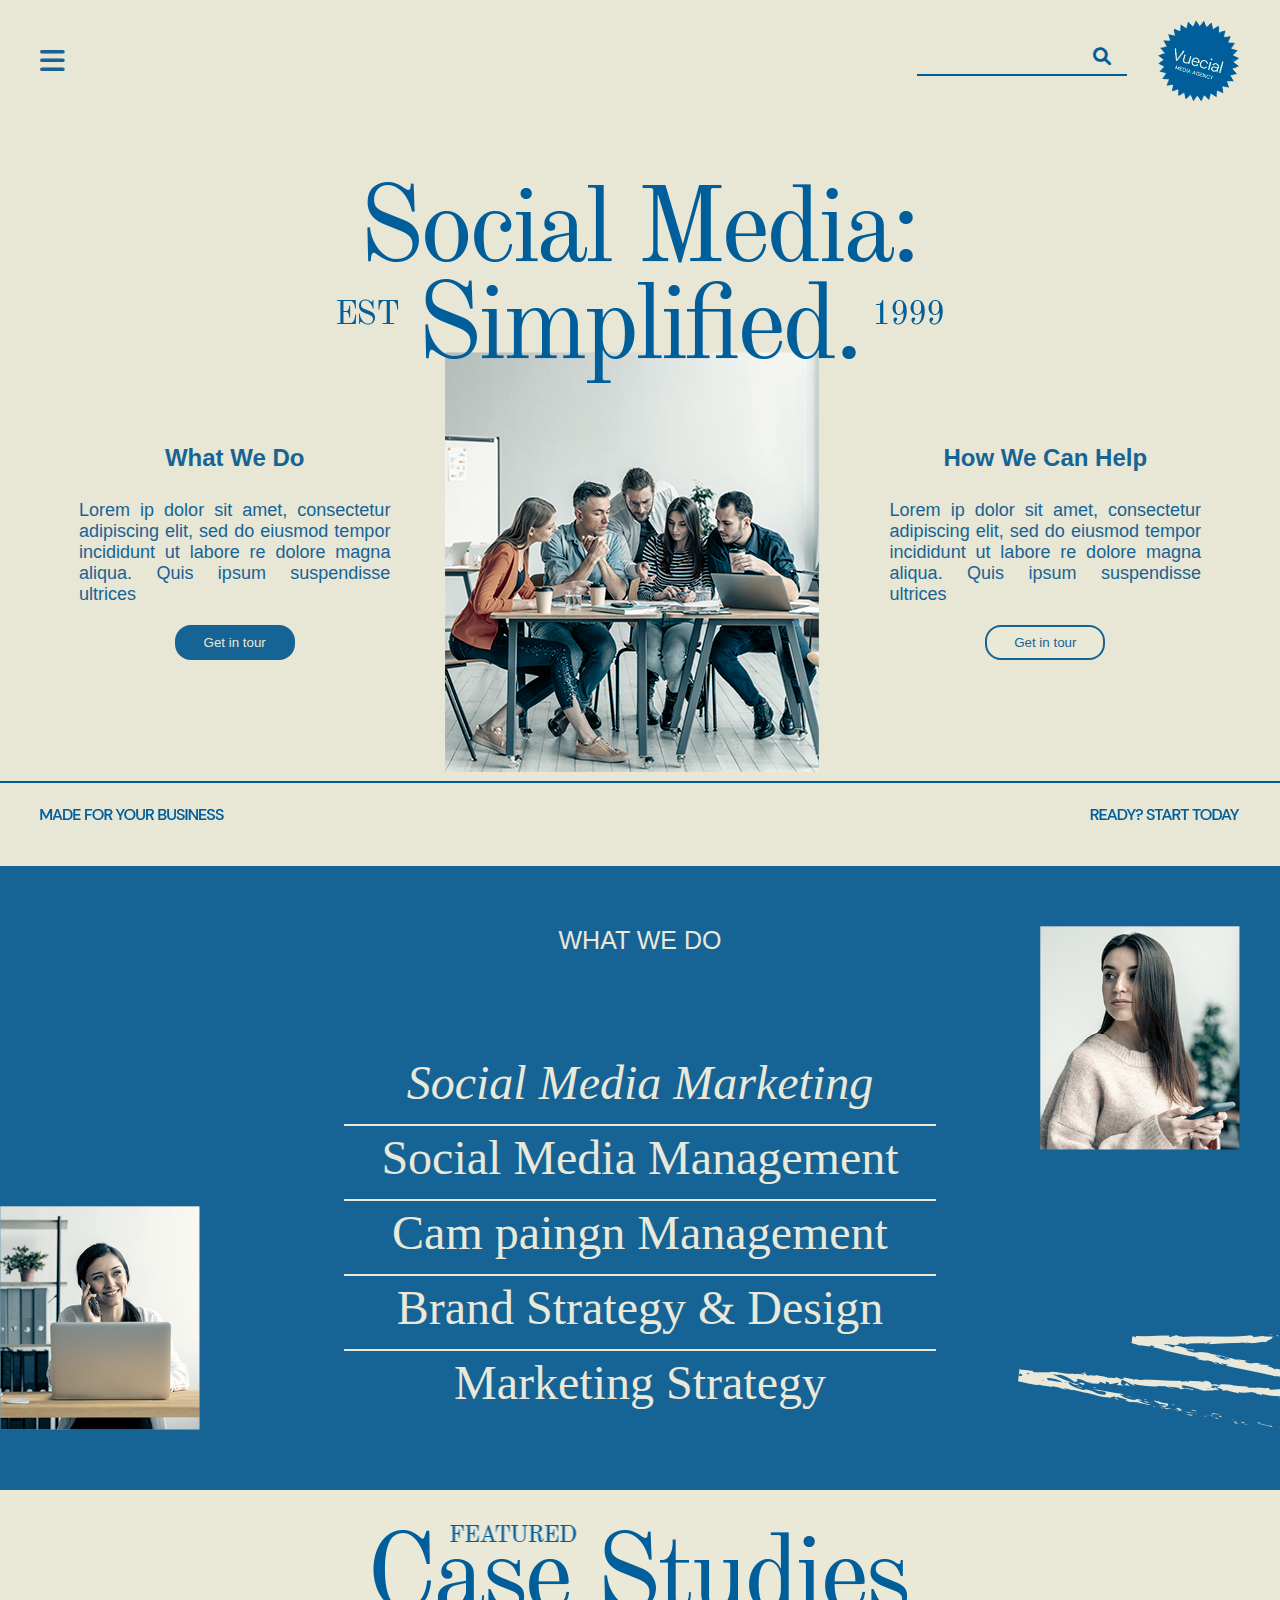
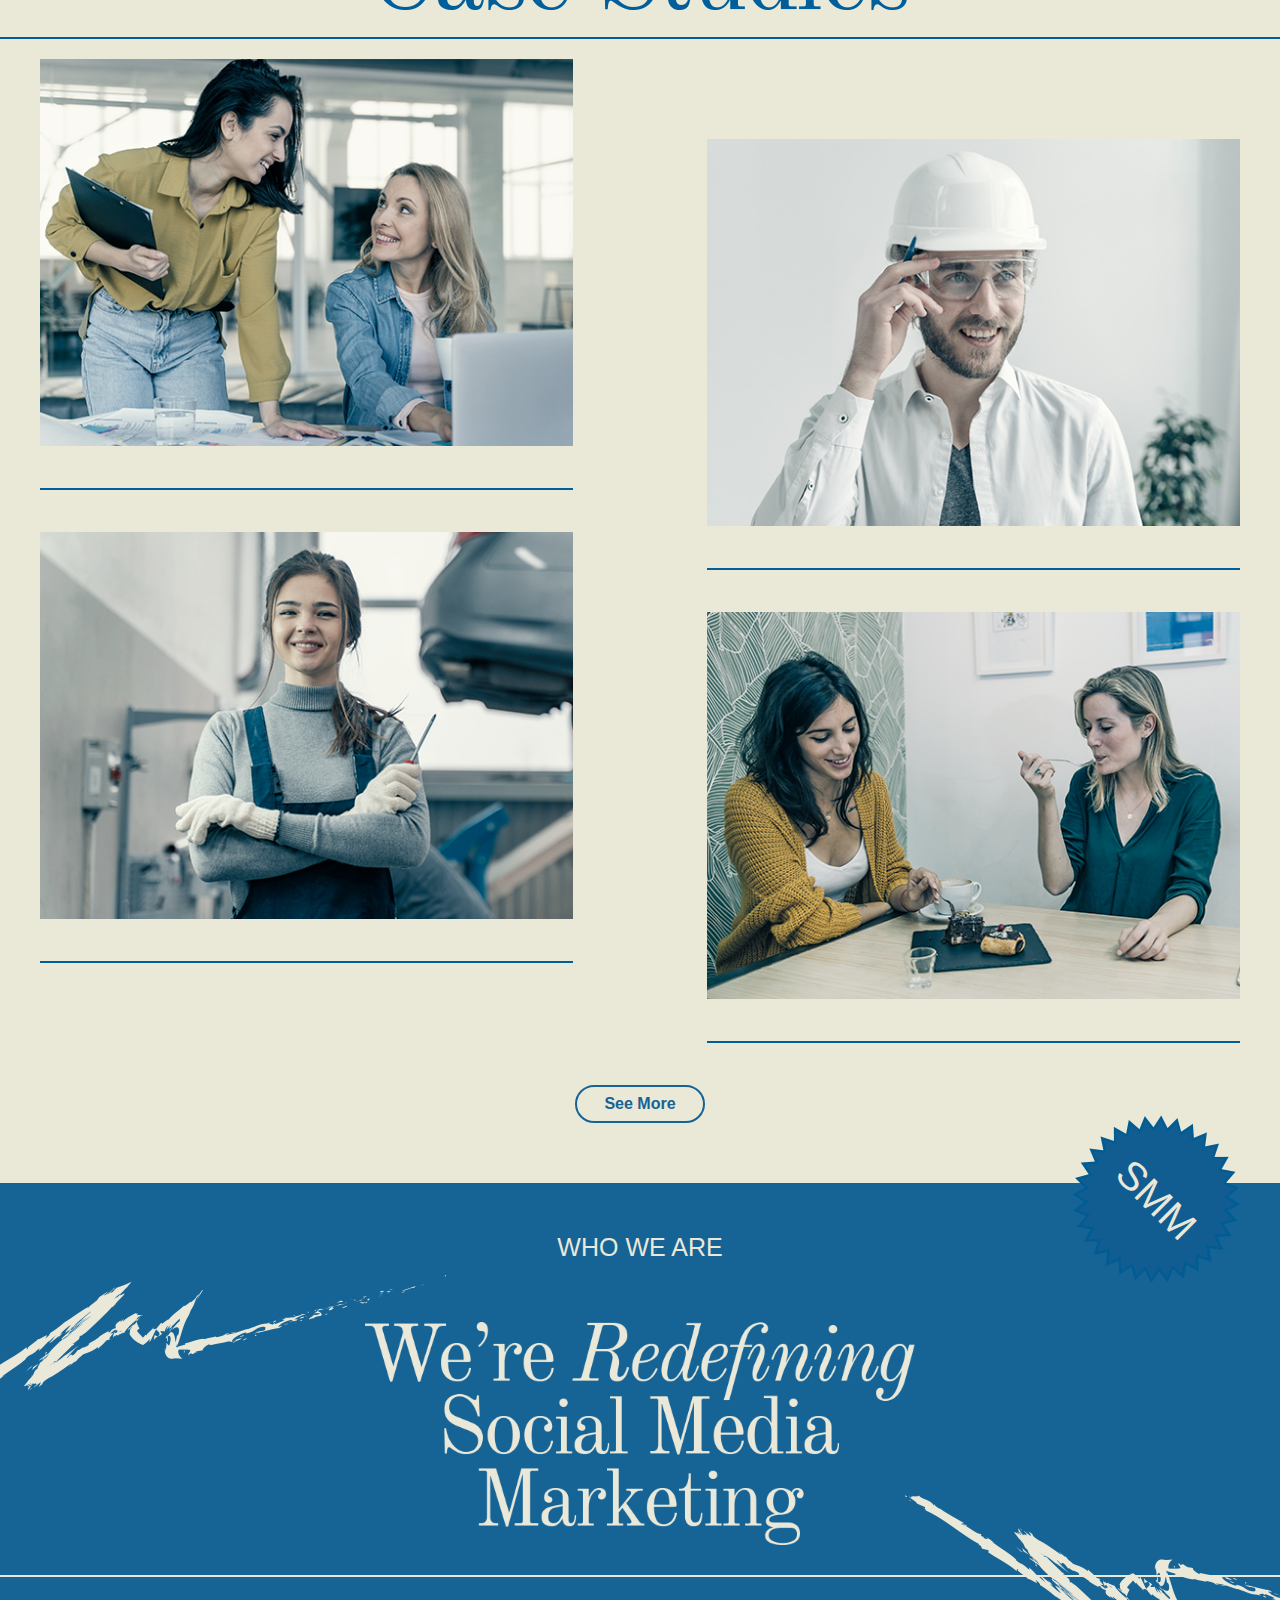
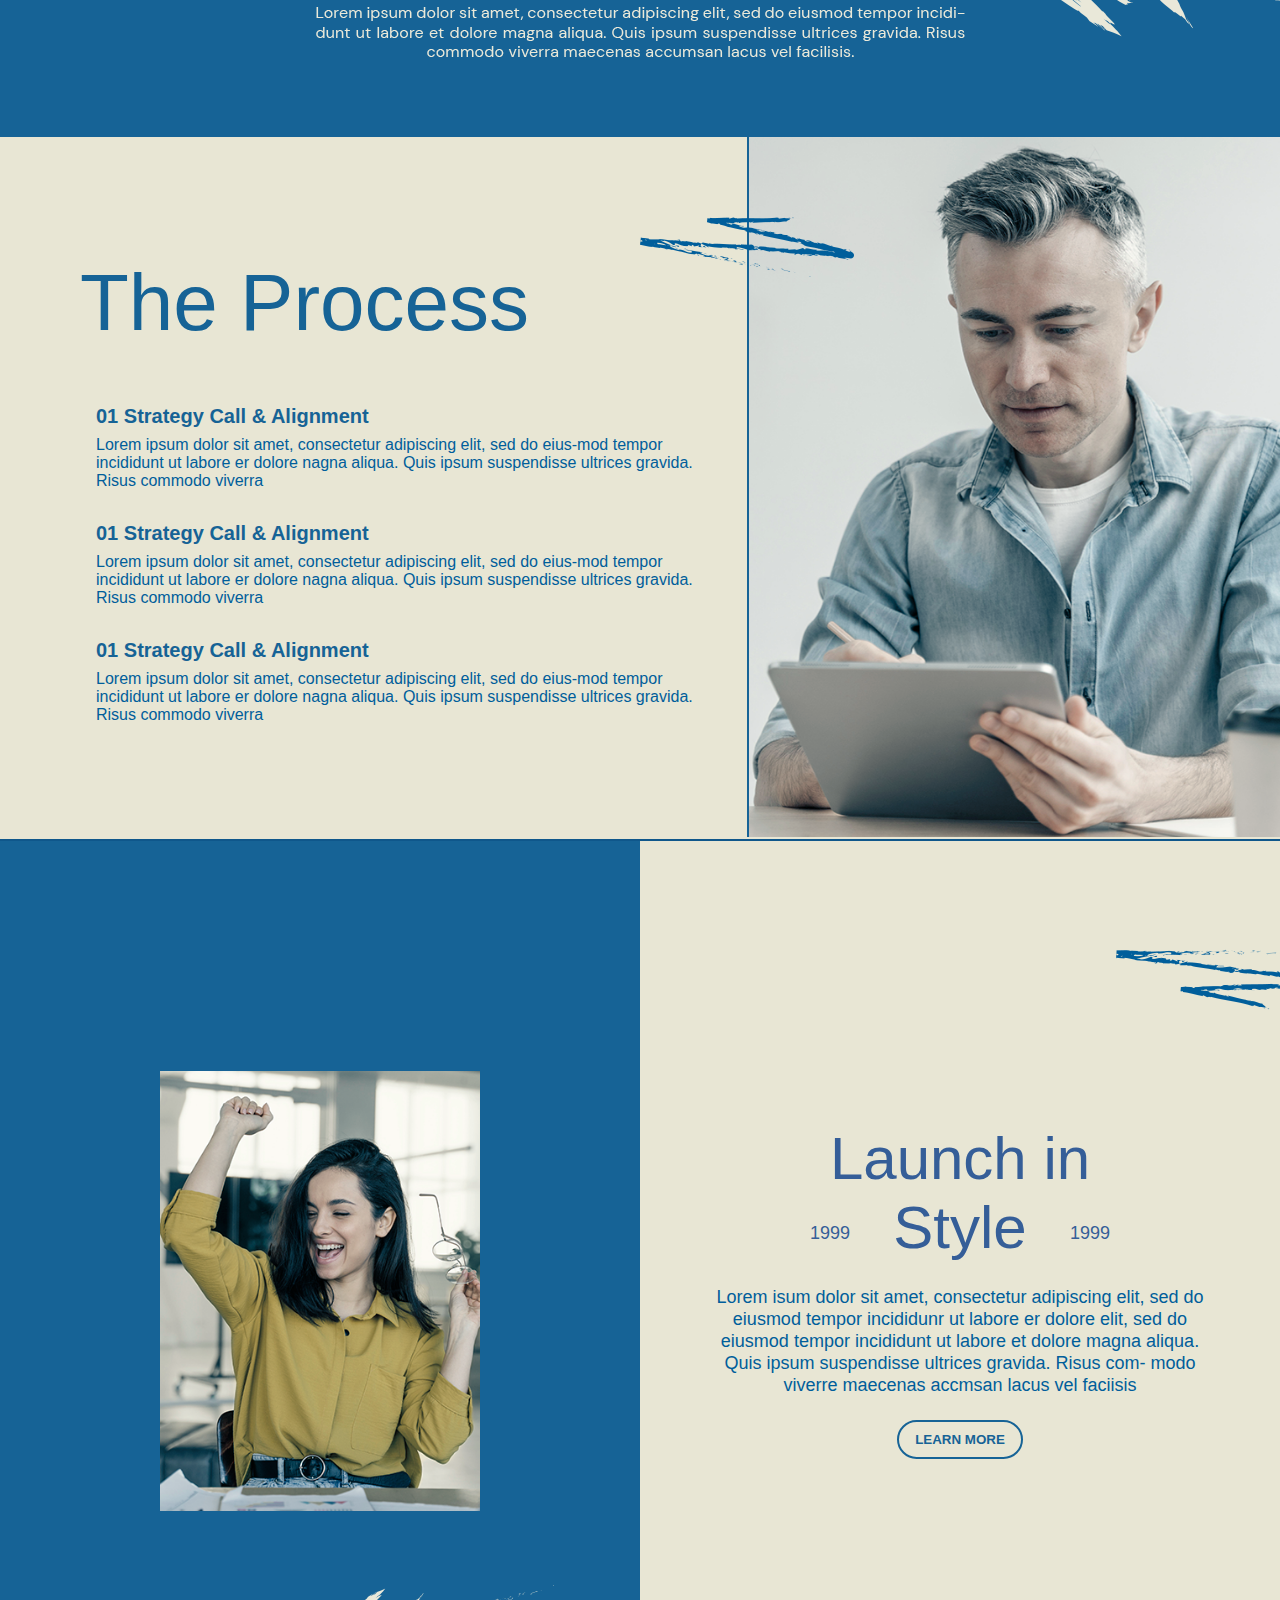
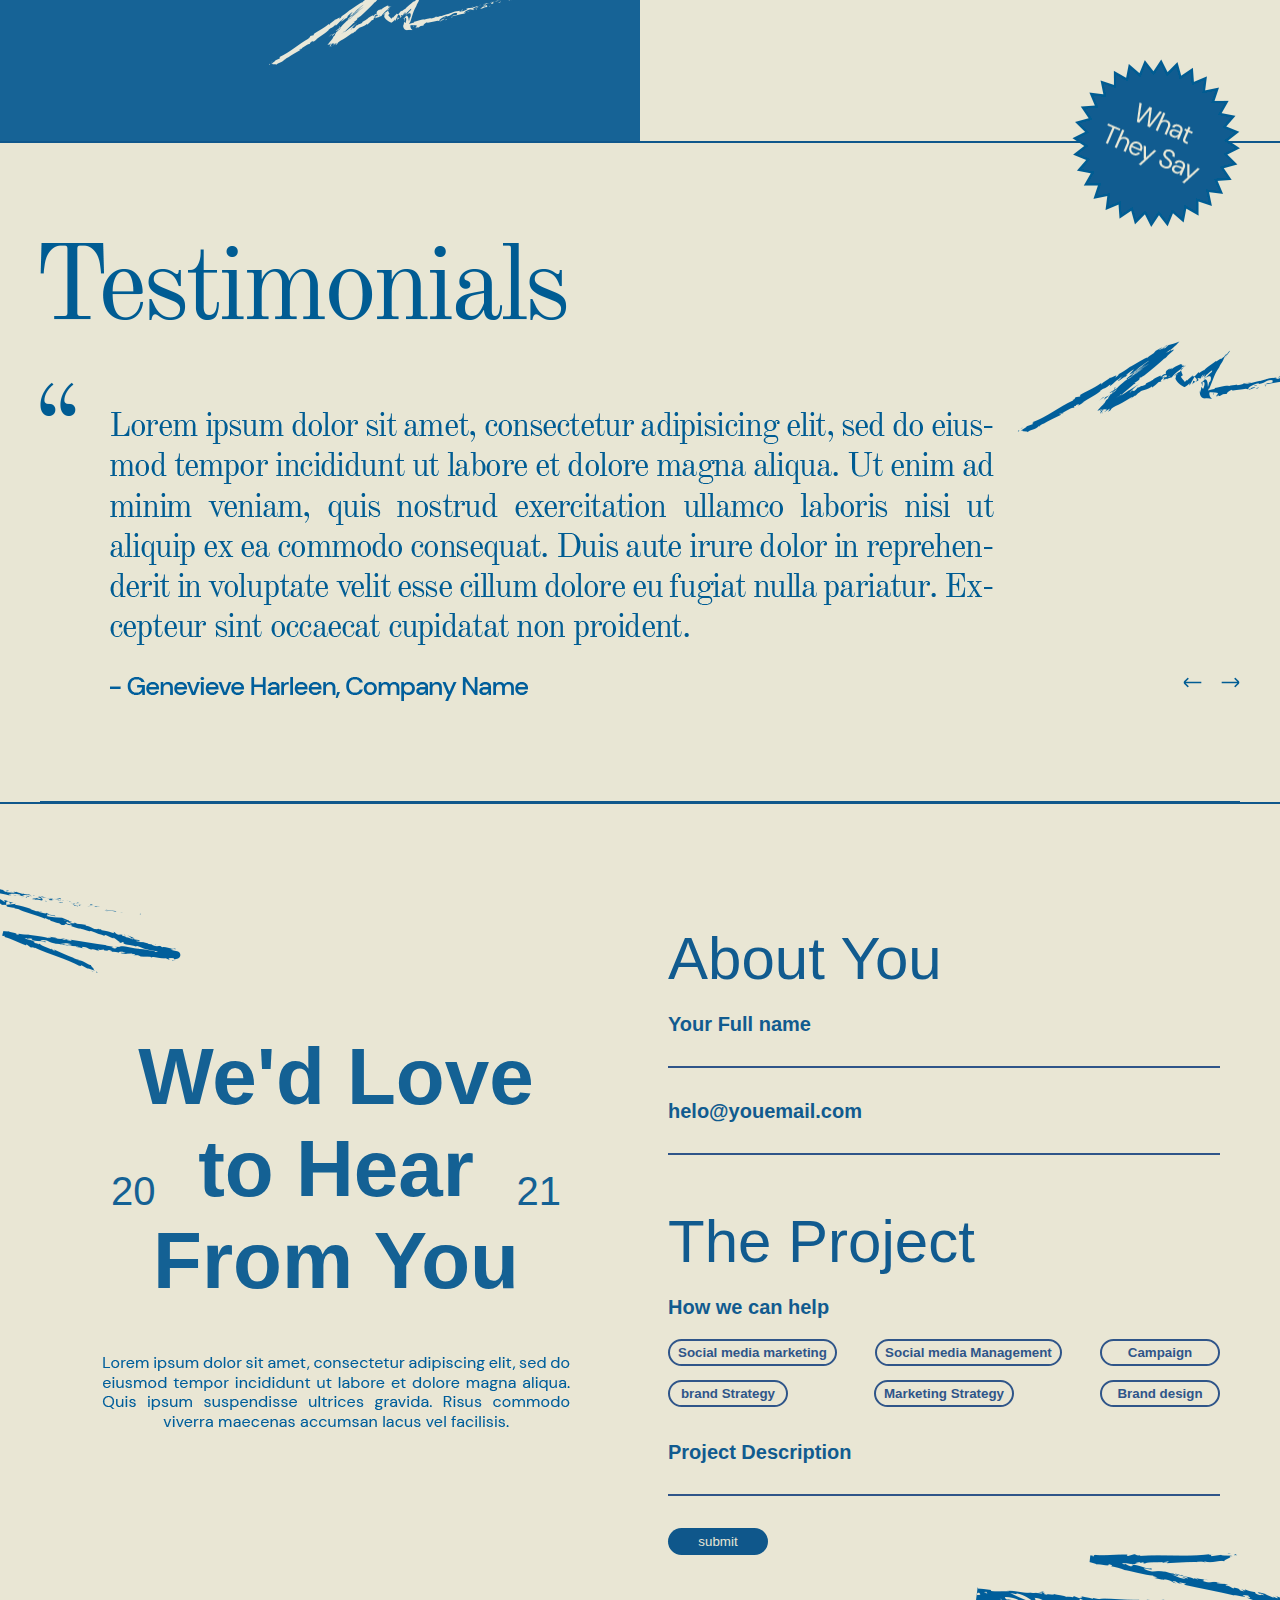
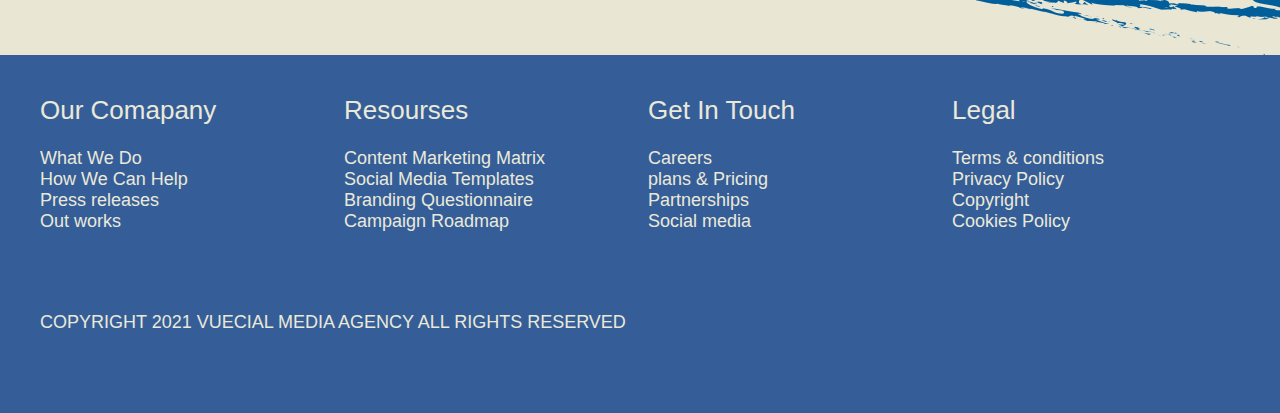
==== commit b94276f9: "aaaa" ====
--- a/index.html
+++ b/index.html
@@ -8,26 +8,36 @@
     <link rel="stylesheet" href="./acssets/css/base.css">
     <link rel="stylesheet" href="./acssets/font/fontawesome-free-6.1.1-web/fontawesome-free-6.1.1-web/css/all.min.css">
     <link rel="stylesheet" href="./acssets/css/style.css">
+    <link rel="stylesheet" href="./acssets/css/repoinsive.css">
     
     <title>Document</title>
 </head>
 <body>
     <header class="header">
         <div class="grid wide">
-            <div class="topbar">
-                <div class="topbar__list">
-                    <img src="./acssets/img/topba/Navigation.png"class ="topbar__list-navigation" alt="">
-                </div>
-
-                <div class="topbar__list">
-                    <div class="topbar__header-search">
-                        <input type="text" class="topbar__header-search-input">
-                        <i class="fa-solid fa-magnifying-glass topbar__header-search-icon"></i>
-                    </div>
-                    <img src="./acssets/img/topba/Place Your Logo Here (Double Click to Edit).png" alt="" class="topbar__list-logo">
-                </div>
-            </div>
-
+                <div class="row topbar">
+                    <div class="col l-6 m-6">
+                        <div class="topbar__icon">
+                            <i class="fa-solid fa-bars topbar__icon-img"></i>
+                        </div>
+                    </div>
+
+                    <div class="col l-6 m-6">
+                        <div class="topbar__list ">
+                            <div class="topbar__header-search hide-on-mobile">
+                                <input type="text" class="topbar__header-search-input">
+                                <i class="fa-solid fa-magnifying-glass topbar__header-search-icon"></i>
+                            </div>
+
+                            <div class="topbar__header-search-mobile hide-on-tablet">
+                                <i class="fa-solid fa-magnifying-glass topbar__header-search-icon-mobile"></i>
+                                <input type="text" class="topbar__header-search-mobile-input">
+                            </div>
+
+                            <img src="./acssets/img/topba/Place Your Logo Here (Double Click to Edit).png" alt="" class="topbar__list-logo">
+                        </div>
+                    </div>
+                </div>     
             <div class="social">
                 <div class="social__title">
                     <h2 class="social__title-heading">
@@ -41,10 +51,12 @@
                 <div class="social__container">
                     <div class="grid">
                         <div class="row social__contend">
-                            <div class="col l-4">
+                            <div class="col l-4 m-4 c-12">
                                 <div class="social_item">
-                                    <img src="./acssets/img/topba/Heading_1.png" alt="" class="social__container-title">
-                                    <img src="./acssets/img/topba/Paragraph_1.png" alt="" class="social__container-Paragraph">
+                                    <div class="social_item-heading"> <p>What We Do</p>  </div>
+                                    <div class="social_item-text">
+                                        <span> Lorem ip dolor sit amet, consectetur adipiscing elit, sed do eiusmod tempor incididunt ut labore re dolore magna aliqua. Quis ipsum suspendisse ultrices</span>
+                                    </div>
                                     <button class="social_item-button social_item-button-active">
                                         <span class = "social_item-button-text">Get in tour</span>
                                     </button>
@@ -55,14 +67,18 @@
                                 </div>
                             </div>
                             
-                            <div class="col l-4">
-                                <img src="./acssets/img/topba/header_img.png" alt="" class="social__container-img">
-                            </div>
-
-                            <div class="col l-4">
+                            <div class="col l-4 m-4 c-0">
+                                <div class="social__container-img">
+                                    <img src="./acssets/img/topba/header_img.png" alt="" class="social__container-img-link">
+                                </div>
+                            </div>
+
+                            <div class="col l-4 m-4 c-12">
                                 <div class="social_item">
-                                    <img src="./acssets/img/topba/Heading_2.png" alt="" class="social__container-title">
-                                    <img src="./acssets/img/topba/Paragraph_2.png" alt="" class="social__container-Paragraph">
+                                    <div class="social_item-heading"> <p>How We Can Help</p>  </div>
+                                    <div class="social_item-text">
+                                        <span> Lorem ip dolor sit amet, consectetur adipiscing elit, sed do eiusmod tempor incididunt ut labore re dolore magna aliqua. Quis ipsum suspendisse ultrices</span>
+                                    </div>
                                     <button class="social_item-button ">
                                         <span class = "social_item-button-text">Get in tour</span>
                                     </button>
@@ -80,6 +96,7 @@
 
         <div class="header__bottom">
             <div class="grid wide">
+                
                 <div class="header__bottom-list">
                     <div class="header__bottom-item">
                         <img src="./acssets/img/topba/header_bottom-1.png" alt="" class="header__bottom-item-img">
@@ -91,65 +108,58 @@
                 </div>
             </div>
         </div>
-        <img src="./acssets/img/topba/Sketch___01.png" alt="" class="header__sketch1">
-        <img src="./acssets/img/topba/Sketch__02.png" alt="" class=" header__sketch2">
+        <img src="./acssets/img/topba/Sketch___01.png hide-on-mobil" alt="" class="header__sketch1">
+        <img src="./acssets/img/topba/Sketch__02.png hide-on-mobil" alt="" class=" header__sketch2">
     </header>
 
     <div class="container">
         <section class="about">
             <div class="grid wide">
-                <div class="about-container">
-                    <div class="about__img-1">
-                        <img src="./acssets/img/topba/about_img-1.png" alt="" class="about__img-1-link">
-                    </div>
-                    <div class="about__contend">
-                        <div class="about__contend-title">
-                            <img src="./acssets/img/topba/Title_section.png" alt="" class="about__contend-title-img">
-                        </div>
-                        <div class="about__contend-heading">
-                            <div class="about__contend-heading-item">
-                                <img src="./acssets/img/topba/text_section-1.png" alt="">
-                            </div>
-    
-                            <div class="about__contend-line">
-                                <img src="./acssets/img/topba/Line__section-1.png" alt="">
-                            </div>
-    
-                            <div class="about__contend-heading-item">
-                                <img src="./acssets/img/topba/text_section-2.png" alt="">
-                            </div>
-    
-                            <div class="about__contend-line">
-                                <img src="./acssets/img/topba/Line__section-2.png" alt="">
-                            </div>
-    
-                            <div class="about__contend-heading-item">
-                                <img src="./acssets/img/topba/text_section-3.png" alt="">
-                            </div>
-    
-                            <div class="about__contend-line">
-                                <img src="./acssets/img/topba/Line__section-3.png" alt="">
-                            </div>
-    
-                            <div class="about__contend-heading-item">
-                                <img src="./acssets/img/topba/text_section-4.png" alt="">
-                            </div>
-    
-                            <div class="about__contend-line">
-                                <img src="./acssets/img/topba/Line__section-4.png" alt="">
-                            </div>
-    
-                            <div class="about__contend-heading-item">
-                                <img src="./acssets/img/topba/text_section-5.png" alt="">
-                            </div>
-    
-                        </div>
-                    </div>
-                    <div class="about__img-2">
-                        <img src="./acssets/img/topba/about_img-2.png" alt="" class="about__img-2-link">
-                    </div>
-                </div>
-        
+                <div class="row about-container">
+                    <div class="col l-3 m-3 c-0">
+                        <div class="about__img-1">
+                            <img src="./acssets/img/topba/about_img-1.png" alt="" class="about__img-1-link">
+                        </div>
+                    </div>
+
+                    <div class="col l-6 m-6 c-12">
+                        <div class="about__contend">
+                            <div class="about__contend-title">
+                                <div class="container__heading-text">
+                                    <p> What we do</p>
+                                </div>
+                            </div>
+                            <ul class="about__contend-list">
+                                <li class="about__contend-list-item">
+                                    <a href="" class="about__contend-list-item-link about__contend-list-item-link--italic"> Social Media Marketing</a>
+                                </li>
+    
+                                <li class="about__contend-list-item">
+                                    <a href="" class="about__contend-list-item-link">Social Media Management</a>
+                                </li>
+    
+                                <li class="about__contend-list-item">
+                                    <a href="" class="about__contend-list-item-link">Cam paingn Management</a>
+                                </li>
+    
+                                <li class="about__contend-list-item">
+                                    <a href="" class="about__contend-list-item-link">Brand Strategy & Design</a>
+                                </li>
+    
+                                <li class="about__contend-list-item">
+                                    <a href="" class="about__contend-list-item-link">Marketing Strategy</a>
+                                </li>
+                            </ul>
+                        </div>
+                    </div>
+
+                    <div class="col l-3 m-3 c-0">
+                        <div class="about__img-2">
+                            <img src="./acssets/img/topba/about_img-2.png" alt="" class="about__img-2-link">
+                        </div>
+                    </div>
+
+                </div>
             </div>
             <div class="about__bottom">
                 <img src="./acssets/img/topba/Sketch_section1.png" alt="" class="about__bottom-img">
@@ -168,7 +178,7 @@
             <div class="studies_container">
                 <div class="grid wide">
                     <div class="row">
-                        <div class="col l-6">
+                        <div class="col l-6 m-6 c-12">
                             <div class="studies_list">
                                 <div class="studies_list-item">
                                     <img src="./acssets/img/section_studies/Rectangle_.png" class="studies_list-item-img" alt="">
@@ -180,7 +190,7 @@
                                 </div>
                             </div>
                         </div>
-                        <div class="col l-6">
+                        <div class="col l-6 m-6 c-12">
                             <div class="studies_list mt-top-80 ">
                                 <div class="studies_list-item studies_list-item-right">
                                     <img src="./acssets/img/section_studies/Rectangle_3.png" class="studies_list-item-img" alt="">
@@ -195,9 +205,9 @@
                     </div>
                 </div>
             </div>
-            <div class="studies__bottom">
-                <img src="./acssets/img/section_studies/Rectangle_botoom.png" alt="">
-            </div>
+            <button class="studies__bottom">
+                <p>See More</p>
+            </button>
         </section>
         <section class="who">
             <div class="grid wide">
@@ -212,7 +222,7 @@
             </div>
             <div class="who_container">
                 <div class="who_container-heading">
-                    <img src="./acssets/img/who/Heading_2.png" class="who_container-heading-img" alt="">
+                    <div class="container__heading-text"><p> Who We Are</p></div>
                 </div>
                 <div class="who_container-contend">
                     <img src="./acssets/img/who/who-contend.png" alt="" class="who_container-contend-title">
@@ -223,104 +233,104 @@
                 <img src="./acssets/img/who/Sketch_1.png" alt="" class="who_container-Sketch_2">
             </div>
         </section>
-        <section class="process">
-            <div class="process_container">
-                    <div class="process__contend">
-                        <div class="process__contend-heading">
-                            <img src="/acssets/img/who/Heading.png" alt="">
-                        </div>
-                        <ul class="process_container-list">
-                            <li class="process_container-item">
-                                <div class="process_container-item-header">
-                                    <img src="./acssets/img/who/Title_1.png" alt="">
-                                    <img src="./acssets/img/who/Heading_sub-1.png" alt="">
-                                </div>   
-                                <div class="process_container-item-container">
-                                    <img src="./acssets/img/who/Paragraph_1.png" alt="">
-                                </div>
-    
-                            </li>
-    
-                            <li class="process_container-item">
-                                <div class="process_container-item-header">
-                                    <img src="./acssets/img/who/Title_2.png" alt="">
-                                    <img src="./acssets/img/who/Heading-sub2.png" alt="">
-                                </div>
-    
-                                <div class="process_container-item-container">
-                                    <img src="./acssets/img/who/Paragraph_2.png" alt="">
-                                </div>
-    
-                            </li>
-    
-                            <li class="process_container-item">
-                                <div class="process_container-item-header">
-                                    <img src="./acssets/img/who/Title_3.png" alt="">
-                                    <img src="./acssets/img/who/Heading-sub-3.png" alt="">
-                                </div>
-    
-                                <div class="process_container-item-container">
-                                    <img src="./acssets/img/who/Paragraph_3.png" alt="">
-                                </div>
-    
-                            </li>
-                        </ul>
-                </div>
-
-                <div class="process_container-img">
-                    <img src="/acssets/img/who/Sketch_10.png" alt="" class="process_container-img-stake">
-                    <img src="./acssets/img/who/Line_img.png" alt="">
-                    <img src="./acssets/img/who/section_4-img.png" alt="" class="process_container-img-link">
-                </div>
-            </div>
-        </section>
-        <section class="launch">     
+        <section class="process">   
+                <div class="grid">
+                    <div class="row no-gutters process_container no-gutters" >
+                        <div class="col l-7 m-7 c-12">
+                            <div class="process__contend">
+                                <div class="process__contend-heading">
+                                    <h3 class="process__contend-heading-text">
+                                        The Process
+                                    </h3>
+                                </div>
+                                <ul class="process_container-list">
+                                    <li class="process_container-list-item">
+                                        <p> 01 Strategy Call & Alignment</p>
+                                        <span> Lorem ipsum dolor sit amet, consectetur adipiscing elit, sed do eius-mod tempor incididunt ut labore er dolore nagna aliqua. Quis ipsum suspendisse ultrices gravida. Risus commodo viverra</span>
+                                    </li>
+
+                                    <li class="process_container-list-item">
+                                        <p> 01 Strategy Call & Alignment</p>
+                                        <span> Lorem ipsum dolor sit amet, consectetur adipiscing elit, sed do eius-mod tempor incididunt ut labore er dolore nagna aliqua. Quis ipsum suspendisse ultrices gravida. Risus commodo viverra</span>
+                                    </li>
+
+                                    <li class="process_container-list-item">
+                                        <p> 01 Strategy Call & Alignment</p>
+                                        <span> Lorem ipsum dolor sit amet, consectetur adipiscing elit, sed do eius-mod tempor incididunt ut labore er dolore nagna aliqua. Quis ipsum suspendisse ultrices gravida. Risus commodo viverra</span>
+                                    </li>
+                                </ul>
+                            </div>
+                        </div>
+
+                        <div class="col l-5 m-5 c-0">
+                            <div class="process_container-img">
+                                <img src="/acssets/img/who/Sketch_10.png" alt="" class="process_container-img-stake">
+                                <img src="./acssets/img/who/section_4-img.png" alt="" class="process_container-img-link">
+                            </div>
+                        </div>
+                    </div>
+                </div>
+    
+        </section>
+        <section class="launch">
+            <div class="grid">
                 <div class="launch-container">
-                    <div class="launch-img">
-                        <img src="./acssets/img/launch/Rectangle_.png" class="launch-img-link" alt="">
-                        <img src="./acssets/img/launch/Sketch_1.png" class="launch-img-sketch" alt="">
-                    </div>
-    
-                    <div class="launch-text">
-                        <div class="launch-text__heading">
-                            <p class="launch-text__heading-text">
-                                Launch in Style
-                                <span class="launch-text__heading-sub-left"> 1999</span>
-                                <span class="launch-text__heading-sub-right">1999</span>
-                            </p>
-
-                            <div class="launch-text__container">
-                                <img src="./acssets/img/launch/Paragraph.png" alt="">
-                            </div>
-
-                            <button class="launch-text__button">
-                                learn more
-                            </button>
-
-                            <img src="./acssets/img/launch/Sketch_2.png" class="launch-text-sketch" alt="">
-                            
-                        </div>
-                    </div>
-                </div>
+                    <div class="row no-gutters ">
+                        <div class="col l-6 m-6 c-0">
+                            <div class="launch-img">
+                                <img src="./acssets/img/launch/Rectangle_.png" class="launch-img-link" alt="">
+                                <img src="./acssets/img/launch/Sketch_1.png" class="launch-img-sketch" alt="">
+                            </div>
+                        </div>
+
+                        <div class="col l-6 m-6 c-12">
+                            <div class="launch-text">
+                                <div class="launch-text__heading">
+                                    <p class="launch-text__heading-text">
+                                        Launch in Style
+                                        <span class="launch-text__heading-sub-left"> 1999</span>
+                                        <span class="launch-text__heading-sub-right">1999</span>
+                                    </p>
+        
+                                    <div class="launch-text__container">
+                                        <p> Lorem isum dolor sit amet, consectetur adipiscing elit, sed do eiusmod tempor incididunr ut labore er dolore elit, sed do eiusmod tempor incididunt ut labore et dolore magna aliqua. Quis ipsum suspendisse ultrices gravida. Risus com- modo viverre maecenas accmsan lacus vel faciisis</p>
+                                    </div>
+        
+                                    <button class="launch-text__button">
+                                        learn more
+                                    </button>
+        
+                                    <img src="./acssets/img/launch/Sketch_2.png" class="launch-text-sketch" alt="">
+                                    
+                                </div>
+                            </div>
+                        </div>
+                    </div>
+                </div>
+            </div>
         </section>
         <section class="testimonials">
             <div class="grid wide">
-                <div class="testimonials_container">
-                    <div class="testimonials_container-heading">
-                        <img src="./acssets/img/testimonials/Heading.png" alt="" class="testimonials_container-heading-img">
-                        <img src="./acssets/img/testimonials/Shape.png" alt="" class="testimonials_container-heading-shape">
-                    </div>
-                    <div class="testimonials__contend">
-                        <div class="testimonials__contend-title">
-                            <img src="./acssets/img/testimonials/Title.png" alt="">
-                            <div class="testimonials__contend-wrap">
-                                <img src="/acssets/img/testimonials/ngoac.png" alt="" class="testimonials__contend-brackets">
-                                <img src="./acssets/img/testimonials/Paragraph.png" alt="" class="testimonials__contend-Paragraph">
-                                <div class="testimonials__contend-wrap-bottom">
-                                    <img src="./acssets/img/testimonials/Heading_2.png" alt="" class="testimonials__contend-sign">
-                                    <div class="testimonials__contend-wrap-arrow">
-                                        <img src="./acssets/img/testimonials/Vector Smart Object (Double Click to Edit)-left.png" alt="" class="testimonials__contend-wrap-arrow-item">
-                                        <img src="./acssets/img/testimonials/Vector Smart Object (Double Click to Edit)-right.png" alt="" class="testimonials__contend-wrap-arrow-item">
+                <div class="row">
+                    <div class="col l-12 m-12 c-12">
+                        <div class="testimonials_container">
+                            <div class="testimonials_container-heading">
+                                <img src="./acssets/img/testimonials/Heading.png" alt="" class="testimonials_container-heading-img">
+                                <img src="./acssets/img/testimonials/Shape.png" alt="" class="testimonials_container-heading-shape">
+                            </div>
+                            <div class="testimonials__contend">
+                                <div class="testimonials__contend-title ">
+                                    <img src="./acssets/img/testimonials/Title.png" class = "testimonials__contend-title-text" alt="">
+                                    <div class="testimonials__contend-wrap">
+                                        <img src="/acssets/img/testimonials/ngoac.png" alt="" class="testimonials__contend-brackets">
+                                        <img src="./acssets/img/testimonials/Paragraph.png" alt="" class="testimonials__contend-Paragraph">
+                                        <div class="testimonials__contend-wrap-bottom">
+                                            <img src="./acssets/img/testimonials/Heading_2.png" alt="" class="testimonials__contend-sign">
+                                            <div class="testimonials__contend-wrap-arrow">
+                                                <img src="./acssets/img/testimonials/Vector Smart Object (Double Click to Edit)-left.png" alt="" class="testimonials__contend-wrap-arrow-item">
+                                                <img src="./acssets/img/testimonials/Vector Smart Object (Double Click to Edit)-right.png" alt="" class="testimonials__contend-wrap-arrow-item">
+                                            </div>
+                                        </div>
                                     </div>
                                 </div>
                             </div>
@@ -334,7 +344,7 @@
             <div class="grid wide">
                 <div class="you-container">
                     <div class="row">
-                        <div class="col l-6">
+                        <div class="col l-6 m-6 hide-on-mobile-tablet">
                             <div class="you-left">
                                 <div class="you-left__heading">
                                     <h2 class="you-left__heading-text">
@@ -348,8 +358,8 @@
                                 </div>
                             </div>
                         </div>
-    
-                        <div class="col l-6">
+     
+                        <div class="col l-6 m-12 c-12">
                             <div class="you-form">
                                 <div class="you-form__heading"> About You</div>
                                 <div class="you-form__info">
@@ -385,51 +395,59 @@
             <img src="./acssets/img/you/Sketch_2.png" class="you-container__sketck-2" alt="">
         </section>
     </div>
-    <footer class="fotter">
+    <footer class="footer">
         <div class="grid wide">
-            <div class="fotter-container">
+            <div class="footer-container">
                 <div class="row">
-                    <div class="col l-3">
-                        <div class="fotter-heading">
-                            <img src="./acssets/img/you/Heading_1.png" alt="">
-                        </div>
-
-                        <div class="fotter-paragraph">
-                            <img src="./acssets/img/you/Paragraph1.png" alt="">
-
-                        </div>
-                    </div>
-                    <div class="col l-3">
-                        <div class="fotter-heading">
-                            <img src="./acssets/img/you/Heading2.png" alt="">
-                        </div>
-
-                        <div class="fotter-paragraph">
-                                <img src="./acssets/img/you/Paragraph2.png" alt="">
-                        </div>
-                    </div>
-                    <div class="col l-3">
-                        <div class="fotter-heading">
-                            <img src="./acssets/img/you/Heading3.png" alt="">
-                        </div>
-
-                        <div class="fotter-paragraph">
-                            <img src="./acssets/img/you/Paragraph3.png" alt="">
-                                
-                        </div>
-                    </div>
-                    <div class="col l-3">
-                        <div class="fotter-heading">
-                            <img src="./acssets/img/you/Heading4.png" alt="">
-                        </div>
-
-                        <div class="fotter-paragraph">
-                            <img src="./acssets/img/you/Paragraph4.png" alt="">
-                                
-                        </div>
-                    </div>
-                </div>
-                <img src="./acssets/img/you/Heading5.png" class="bottom" alt="">
+                    <div class="col l-3 m-3 c-6">
+                        <h3 class="footer-heading">
+                             Our Comapany
+                        </h3>
+                        <ul class="footer__list">
+                            <li class="foote__item"><a href="" class="footer__item-link"> What We Do</a></li>
+                            <li class="foote__item"><a href="" class="footer__item-link">How We Can Help</a></li>
+                            <li class="foote__item"><a href="" class="footer__item-link">Press releases</a></li>
+                            <li class="foote__item"><a href="" class="footer__item-link">Out works</a></li>
+                        </ul>
+                        
+                    </div>
+                    <div class="col l-3 m-3 c-6">
+                        <h3 class="footer-heading">
+                            Resourses
+                       </h3>
+                       <ul class="footer__list">
+                           <li class="foote__item"><a href="" class="footer__item-link"> Content Marketing Matrix</a></li>
+                           <li class="foote__item"><a href="" class="footer__item-link">Social Media Templates</a></li>
+                           <li class="foote__item"><a href="" class="footer__item-link">Branding Questionnaire</a></li>
+                           <li class="foote__item"><a href="" class="footer__item-link">Campaign Roadmap</a></li>
+                       </ul>
+                    </div>
+                    <div class="col l-3 m-3 c-6">
+                        <h3 class="footer-heading">
+                            Get In Touch
+                       </h3>
+                       <ul class="footer__list">
+                           <li class="foote__item"><a href="" class="footer__item-link">Careers</a></li>
+                           <li class="foote__item"><a href="" class="footer__item-link">plans & Pricing</a></li>
+                           <li class="foote__item"><a href="" class="footer__item-link">Partnerships</a></li>
+                           <li class="foote__item"><a href="" class="footer__item-link">Social media</a></li>
+                       </ul>
+                    </div>
+                    <div class="col l-3 m-3 c-6">
+                        <h3 class="footer-heading">
+                            Legal
+                       </h3>
+                       <ul class="footer__list">
+                           <li class="foote__item"><a href="" class="footer__item-link"> Terms & conditions</a></li>
+                           <li class="foote__item"><a href="" class="footer__item-link">Privacy Policy</a></li>
+                           <li class="foote__item"><a href="" class="footer__item-link">Copyright</a></li>
+                           <li class="foote__item"><a href="" class="footer__item-link">Cookies Policy</a></li>
+                       </ul>
+                    </div>
+                </div>
+                <p class="footer-container__text">
+                    Copyright 2021 vuecial media agency all rights reserved
+                </p>
             </div>
         </div>
     </footer>   
--- a/acssets/css/base.css
+++ b/acssets/css/base.css
@@ -1,3 +1,29 @@
+:root{
+    --primary-color:#166396;
+    --color-while:#ffff;
+    --color-text:#eae9d9;
+    --color-text2:#005e9b;
+}
+
+*{
+    box-sizing: border-box;
+    margin: 0;
+    padding: 0;
+}
+
+html{
+    font-size: 62.5%;
+    font-family: 'Roboto', sans-serif;
+    box-sizing: border-box;
+}
+
 .mt-top-80{
     margin-top: 80px;
+}
+
+.container__heading-text{
+    font-size: 2.5rem;
+    font-weight: 500;
+    text-transform: uppercase;
+    color:var(--color-text)
 }--- a/acssets/css/style.css
+++ b/acssets/css/style.css
@@ -1,11 +1,4 @@
-*{
-    box-sizing: border-box;
-    margin: 0;
-    padding: 0;
-}
-.html{
-    box-sizing: border-box;
-}
+
 .header{
     width: 100%;
     background-color: #e8e6d4;
@@ -16,18 +9,29 @@
 .topbar{
     display: flex;
     justify-content: space-between;
-    padding-top: 50px;
+    padding: 20px 0 50px;
+    align-items: center;
 }
 
 .topbar__list{
     list-style: none;
     display: flex;
     align-items: center;
-}
-
-.topbar__list-navigation{
-
-}
+    height: 100%;
+    justify-content: flex-end;
+}
+
+.topbar__icon{
+
+}
+
+.topbar__icon-img{
+    font-size: 28px;
+    color: var(--primary-color);
+    cursor: pointer;
+}
+
+
 
 .topbar__header-search{
     margin-right: 30px;
@@ -52,11 +56,36 @@
     color: #005e9b;
 }
 
-.topbar__list-search-img{
-    width: 20px;
-    margin-bottom: 4px;
-    /* position: relative; */
-}
+/* header-search moblie */
+
+.topbar__header-search-mobile{
+    position: relative;
+    display: none;
+}
+
+.topbar__header-search-icon-mobile{
+    font-size: 2.2rem;
+    margin-right: 16px;
+    color: var(--primary-color);
+}
+
+.topbar__header-search-mobile-input{
+    position: absolute;
+    right: 50px;
+    bottom: 0;
+    border: none;
+    background-color: transparent;
+    border-bottom: 1px solid var(--primary-color);
+    height: 30px;
+    outline: none;
+    display: none;
+}
+
+.topbar__header-search-mobile:hover .topbar__header-search-mobile-input{
+    display: block;
+
+}
+
 
 .header__sketch1{
     position: absolute;
@@ -68,6 +97,11 @@
     position: absolute;
     top: 22%;
     left: 0;
+}
+
+.header__bottom-text{
+    display: flex;
+    justify-content: space-between;
 }
 
 /* socical */
@@ -111,6 +145,26 @@
 
 .social__container{
     /* margin-top: 200px; */
+}
+
+
+.social_item-heading p{
+    font-size: 2.4rem;
+    font-weight: 600;
+    color: var(--primary-color);
+}
+
+.social_item-text {
+    max-width: 80%;
+    text-align: justify;
+    margin: 28px 0 20px;
+
+}
+
+.social_item-text span{
+    font-size: 1.8rem;
+    color: var(--primary-color);
+    max-width: 300px;
 }
 
 .social_item{
@@ -189,6 +243,7 @@
 
 .about__img-1{
     display: flex;
+    height: 100%;
     align-items: flex-end;
     margin-left: -40px;
 
@@ -200,6 +255,7 @@
 .about__contend{
     display: flex;
     flex-direction: column;
+
 }
 
 .about__contend-heading{
@@ -207,6 +263,47 @@
     flex-direction: column;
     align-items: center;
 }
+
+.about__contend-list{
+    list-style: none;
+    padding-left: 0;
+}
+
+.about__contend-list-item{
+    text-align: center;
+    width: 100%;
+    position: relative;
+}
+
+.about__contend-list-item-link--italic{
+    font-style: italic;
+}
+
+.about__contend-list-item-link{
+    text-decoration: none;
+    display: block;
+    color:var(--color-text);
+    font-size: 4.8rem;
+    font-family: 'Times New Roman', Times, serif;
+    margin: 20px 0;
+}
+
+.about__contend-list-item::before{
+    content: "";
+    position: absolute;
+    bottom: -16px;
+    right: 0;
+    left: 0;
+    width:100%;
+    height: 2px;
+    background-color: var(--color-text)
+    
+}
+
+.about__contend-list-item:last-child::before{
+    display: none;
+}
+
 
 .about__contend-title{
     margin-bottom: 80px;
@@ -222,12 +319,11 @@
 }
 
 .about__img-2{
-
+ float: right;
 }
 
 .about__img-2-link{
     width: 200px;
-    margin-right: -40px;
 }
 
 .about__bottom{
@@ -237,9 +333,12 @@
 }
 
 .studies{
- padding-top: 40px;
- padding-bottom: 60px;
- background-color: #eae8d7;
+    display: flex;
+    flex-direction: column;
+    align-items: center;
+    padding-top: 40px;
+    padding-bottom: 60px;
+    background-color: #eae8d7;
 }
 
 .studies_containe{
@@ -292,12 +391,21 @@
 }
 
 .studies__bottom{
-    text-align: center;
+    height: 38px;
+    width: 130px;
+    color: var(--primary-color);
+    font-weight: 600;
+    border-radius: 20px;
+    border: 2px solid var(--primary-color);
+    outline: none;
+    background-color: transparent;
+    cursor: pointer;
+    font-size: 1.6rem;
 }
 
 .who{
-    background: url("/acssets/img/who/Background.png");
-    padding-bottom: 100px;
+    background-color:var(--primary-color); 
+    padding-bottom: 80px;
 }
 
 .who_heading{
@@ -306,11 +414,18 @@
 .who_heading-text
 {
     position: absolute;
-    top: -1px;
-    right: 0;
-    transform: translateX(-65%);
-    z-index: 5;
-}
+    top: 50%;
+    left: 50%;
+    z-index: 5;;
+    transform: translate(-50% , -50%);
+}
+
+.who_heading-text p{
+    transform: rotate(45deg);
+    font-size: 4rem;
+    color: var(--color-text);
+}
+
 .who_heading-img{
 
 }
@@ -323,9 +438,9 @@
 
 .who_container{
     display: flex;
-    flex-direction: column;
-    position: relative;
-    background-color: #0f578b;
+    padding-top: 50px;
+    flex-direction: column;
+    position: relative;
 }
 
 .who_container-heading{
@@ -373,16 +488,25 @@
     display: flex;
     justify-content: space-between;
     background-color: #e8e6d4;
-}
-
+
+}
+
+.process__contend-heading{
+
+}
+
+.process__contend-heading-text{
+    font-size: 8rem;
+    font-weight: 400;
+    color: var(--primary-color);
+}
 .process__contend{
-    width: 60%;
-    margin-left: calc(383px / 2);
+    margin-left: 80px;
     padding-top: 120px;
 }
 
 .process__contend-heading{
-    margin: 30px 0 50px 0;
+    margin: 0 0 40px 0;
 }
 
 .process_container-list{
@@ -392,33 +516,39 @@
 
 }
 
-.process_container-item {
-
-}
-
-.process_container-item-header img{
-    margin-right: 8px;
-    margin-top: 24px;
-}
-
-.process_container-item-container{
-    margin: 16px 0;
-}
-
-.process_container-left{
-    width: 60%;
-}
+
+.process_container-list-item{
+    margin: 16px;
+}
+
+.process_container-list-item p{
+    font-size: 2rem;
+    margin-bottom: 8px;
+    font-weight: 550;
+    color: var(--primary-color);
+}
+
+.process_container-list-item span{
+    font-size: 1.6rem;
+    color: var(--color-text2);
+}
+
+
+
 
 .process_container-img{
-    position: relative;
-    display: flex;
-    flex: 1;
+    
+    position: relative;
+   
 }
 
 .process_container-img-link{
-
+    height:700px;
+    width: 100%;
+   border-left: 2px solid var(--primary-color);
 }
 .process_container-img-stake{
+    z-index: 5;
     position: absolute;
     left: 0;
     top: 80px;
@@ -427,24 +557,25 @@
 
 .launch{
     background-color: #166396;
+}
+
+.launch-container{
     height: 100vh;
-}
-
-.launch-container{
-    display: flex;
-}
+
+}
+
 
 .launch-img{
-    padding-left: calc(500px / 2);
+    height: 100vh;
+    position: relative;
     display: flex;
     align-items: center;
-    flex: 1;
-    height: 100vh;
-    position: relative;
+    justify-content: center;
 }
 
 .launch-img-link{
-
+    
+    width: 50%;
 }
 
 .launch-img-sketch{
@@ -455,14 +586,13 @@
 
 
 .launch-text{
-    flex: 1;
-    display: flex;
-    padding-right: calc(383px / 2);
+    display: flex;
     align-items: center;
     justify-content: center;
     text-align: center;
     background-color: #e8e6d4;
     position: relative;
+    height: 100vh;
 }
 
 .launch-text__heading{
@@ -472,8 +602,8 @@
 }
 
 .launch-text__heading-text{
-    font-size: 60px;
-    max-width: 260px;
+    font-size: 6rem;
+    max-width: 300px;
     text-align: center;
     position: relative;
     color: #355e98;
@@ -496,7 +626,14 @@
 }
 
 .launch-text__container{
+    max-width: 500px;
     margin: 24px 0;
+}
+
+.launch-text__container p{
+    font-size: 1.8rem;
+    color: var(--color-text2);
+    line-height: 2.2rem;
 }
 
 .launch-text__button{
@@ -518,7 +655,7 @@
 
 .launch-text-sketch{
     position: absolute;
-    top: 20%;
+    top: 12%;
     right: 0;
 }
 
@@ -538,7 +675,7 @@
     position: absolute;
     top: 0;
     right: 40px;
-    z-index: 5;
+    z-index: 7;
     transform: translateY(-50%);
 
     
@@ -546,7 +683,7 @@
 
 .testimonials_container-heading-shape{
     position: absolute;
-    z-index: 2;
+    z-index: 6;
     right: 0;
     top: 0;
     transform: translateY(-50%);
@@ -557,20 +694,9 @@
     border-bottom: 1px solid #0f578b;
 }
 
-.testimonials_container-heading{
-
-}
-
-.testimonials_container-heading-img{
-
-}
-
-.testimonials_container-heading-shape{
-
-}
 
 .testimonials__contend{
-    padding: 140px 0;
+    padding: 100px 0;
 }
 
 .testimonials__contend-wrap{
@@ -584,14 +710,6 @@
 }
 
 
-.testimonials__contend-title{
-
-}
-
-.testimonials__contend-Paragraph{
-
-}
-
 .testimonials__contend-brackets{
     position: absolute;
     top: 0;
@@ -601,7 +719,7 @@
 .testimonials__Sketch{
     position: absolute;
     right: 0;
-    top: 68px;
+    top: 30%;
 }
 
 .testimonials__contend-wrap-bottom{
@@ -754,20 +872,45 @@
     right: 0;
 }
 
-.fotter{
+.footer{
     background-color: #355e98;
 
 }
 
-.fotter-container{
+.footer-container{
     padding-top: 40px;
     padding-bottom: 80px;
 }
 
-.fotter-heading{
-    margin: 22px 0;
-}
-.bottom{
+.footer-heading{
+    font-size: 2.6rem;
+    color: var(--color-text);
+    margin: 0  0 22px 0;
+    font-weight: 400;
+}
+
+.footer__list{
+    list-style: none;
+    padding-left: 0;
+}
+
+.footer__item{
+
+}
+
+.footer__item-link{
+    display: block;
+    font-weight: 400;
+    font-size: 1.8rem;
+    text-decoration: none;
+    color: var(--color-text);
+    
+}
+
+.footer-container__text{
+    color: var(--color-text);
+    font-size: 1.8rem;
+    text-transform: uppercase;
     margin-top: 80px;
 }
 
--- a/acssets/css/repoinsive.css
+++ b/acssets/css/repoinsive.css
@@ -0,0 +1,349 @@
+/* Mobile tablet */
+@media (max-width:64em){
+    .hide-on-mobile-tablet{
+        display: none;
+    }
+
+
+
+    .social__title-heading-img{
+        width: 500px;
+    }
+
+    .header__sketch1, 
+    .header__sketch2{
+        width: 110px;
+    }
+
+    .container__heading-text p{
+        font-size: 1.8rem;
+    }
+
+    .about__contend-list-item-link{
+        font-size: 2.8rem;
+    }
+
+    .about__img-1-link, .about__img-2-link{
+        width: 150px;
+    }
+
+    .about__img-2-link{
+        margin-right: -40px;
+    }
+
+    .about__bottom-img{
+        width: 200px;
+    }
+
+    .who_container-Sketch_1,
+    .who_container-Sketch_2
+    {
+        width: 150px;
+    }
+    
+    .who_container-Sketch_2{
+        bottom: 58px;
+    }
+
+    .process__contend{
+        padding-top: 60px ;
+        margin: 0;
+    }
+
+    .process__contend-heading-text{
+        font-size: 6rem;
+    }
+
+    .process_container-list-item span{
+        line-height: 1.6rem;
+        height: 32px;
+        overflow: hidden;
+        display: -webkit-box;
+        -webkit-box-orient: vertical;
+        -webkit-line-clamp: 2;
+    }
+
+    .process_container-img-link{
+        height: 500px;
+    }
+
+    .process_container-img-stake{
+        width: 150px;
+    }
+
+    .launch-container, 
+    .launch-img,
+    .launch-text{
+        height: 500px;
+        z-index: 5;
+    }
+
+    .launch-img-sketch{
+        right: 0;
+        bottom: 110px;
+        width: 200px;
+    }
+
+    .you-form__list{
+        justify-content: start;
+    }
+
+    .you-form__list-item{
+        margin: 8px 6px;
+    }
+     
+    .you-container__sketck-1{
+        width: 80px;
+    }
+
+    .you-container__sketck-2{
+        width: 150px;
+    }
+ 
+}
+
+/* tablet */
+@media (min-width: 46.1875em) and (max-width: 64em){
+    .hide-on-tablet{
+        display: none;
+    }
+
+    .social__container-img{
+        height: 100%;
+        display: flex;
+        align-items: center;
+    }
+
+    .social__container-img-link{
+        width: 200px;
+    }
+
+    .testimonials__contend-Paragraph{
+        width: 500px;
+    }
+
+    .testimonials_container-heading-shape{
+        width: 130px;
+    }
+
+    .testimonials_container-heading-img{
+        right: 20px;
+        z-index: ;
+    }
+
+    .launch-text-sketch{
+        width: 100px;
+    }
+
+    .testimonials__contend-title-text{
+        width: 350px;
+    }
+
+    .testimonials__Sketch{
+        width: 150px;
+    }
+
+   
+
+
+}
+
+/* moblie */
+@media(max-width:46.1875em){
+    .hide-on-mobile{
+        display: none;
+    }
+
+    .topbar{
+        padding-bottom: 0;
+    }
+
+    .topbar__header-search-mobile{
+        display: block;
+    }
+
+    .social__title-heading-img{
+        width: 250px;
+    }
+
+    .social__title-text{
+        width: 40px;
+    }
+
+    .social_item{
+        justify-content: start;
+    }
+    
+    .social_item{
+        height: 250px;
+    }
+
+    .header__bottom-item-img{
+        width: 150px;
+    }
+
+    .social_item{
+        margin-top: 24px;
+    }
+
+    .about__contend-list-item-link{
+        font-size: 2.6rem;
+    }
+
+    .about__contend{
+        padding: 0 40px;
+    }
+
+    .about__bottom{
+        bottom: 18px;
+
+    }
+
+    .about__bottom-img{
+        width: 100px;
+    }
+
+
+    /* studies */
+    .studies_container-title-text{
+        width: 280px;
+    }
+
+    .studies_container-title-sub {
+        position: absolute;
+        top: -5px;
+        right: 48%;
+        transform: translateX(-50%);
+        width: 74px;
+    }
+
+    .studies_list-item-img,
+    .studies_list-item-line{
+        width: 100%;
+    }
+
+    .studies_list {
+        margin-top: 0;
+    }
+
+
+    /* Who */
+    .who_heading-shape img{
+        width: 100px;
+    }
+
+    .who_heading-text p{
+        font-size: 1.8rem;
+    }
+
+    .who_container-contend-title{
+        width: 300px;
+    }
+
+    .who_container-Sketch_1,
+    .who_container-Sketch_2{
+        width: 100px;
+    }
+
+    .who_container-contend-title-sub{
+        width: 350px;
+    }
+
+    /* process */
+    .process__contend-heading{
+        text-align: center;
+    }
+
+    .process_container-list{
+        list-style: none;
+        display: flex;
+        flex-direction: column;
+        padding: 0 16px;
+    }
+
+    .process__contend-heading {
+        margin: 0 0 30px 0;
+    }
+    
+
+    .process_container-list-item {
+        width: 100%;
+    }
+
+    /* launch */
+
+    .launch-text-sketch{
+        width: 80px;
+    }
+
+    .testimonials__contend-title-text{
+        width: 250px;
+    }
+
+    .testimonials__Sketch{
+        width: 100px;
+    }
+
+    .testimonials__contend-Paragraph{
+        width: 300px;
+    }
+
+    .testimonials__contend-sign{
+        width: 150px;
+    }
+
+    .testimonials__contend-brackets{
+        width: 10px;
+    }
+
+    .testimonials__contend-wrap {
+        margin-top: 18px;
+        padding-left: 30px;
+        position: relative;
+    }
+
+    .testimonials_container-heading-shape{
+        width: 70px;
+    }
+
+    .testimonials_container-heading-img{
+        width: 40px;
+    }
+
+    .testimonials_container-heading-img {
+        position: absolute;
+        top: 0;
+        right: 18px;
+        z-index: 7;
+        transform: translateY(-50%);
+    }
+
+
+    /* about */
+    .you-container__sketck-1{
+        width: 60px;
+        top: 4%;
+    }
+
+    .you-container__sketck-2 {
+        width: 60px;
+    }
+
+    /* you */
+    .you{
+        padding: 60px 0;
+    }
+
+
+
+
+    /* footer */
+    .footer-container{
+        padding-left: 8px;
+        padding-right: 8px;
+    }
+
+    .footer-container__text{
+        font-size: 1.4rem;
+    }
+}